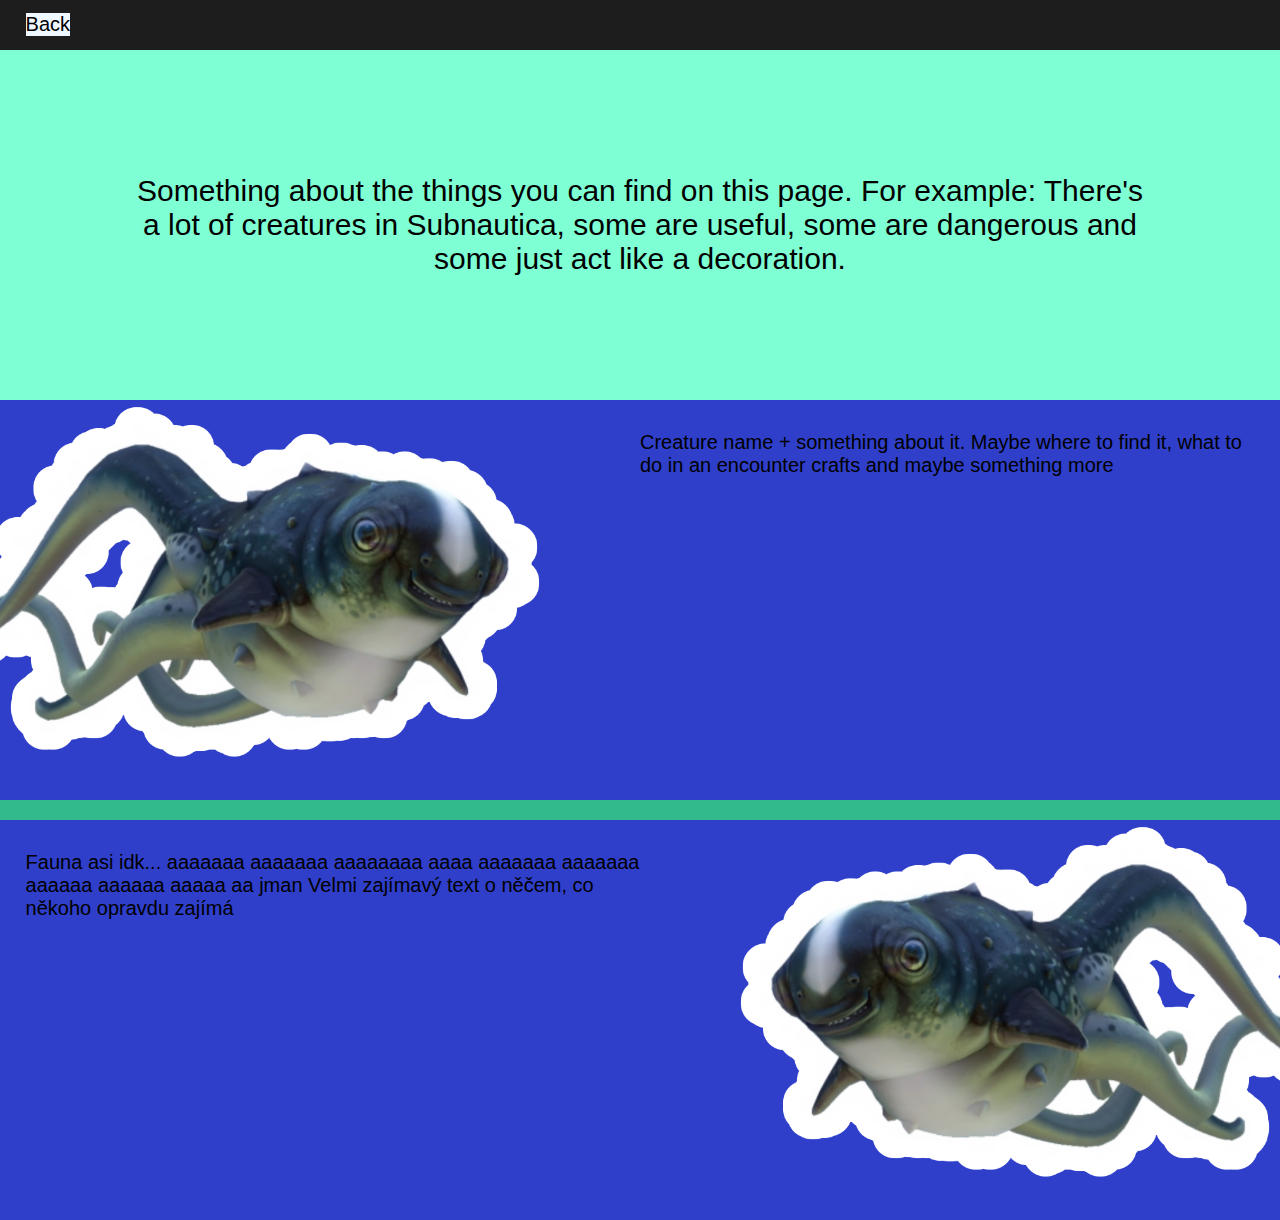
==== Fauna.html @ 974065c9 "Added project files" ====
<!DOCTYPE html>
<html lang="en">

<head>
    <meta charset="UTF-8">
    <meta http-equiv="X-UA-Compatible" content="IE=edge">
    <meta name="viewport" content="width=device-width, initial-scale=1.0">
    <link rel="stylesheet" href="StyleSpecialPages.css">

    <title>Fauna</title>
</head>

<body>
    <div class="navbar">
        <a href="index.html">Back</a>
    </div>

    <div class="topText">
        <p>Something about the things you can find on this page.
            For example: There's a lot of creatures in Subnautica, some are useful, some are dangerous and some just act
            like a decoration.
        </p>
    </div>

    <div class="part">
        <div class="part_left">
            <img class="mirrorX" src="Subnautica Cuddlefish complete.png" alt="cuddlefish">
        </div>
        <div class="part_right">
            <p>Creature name + something about it. Maybe where to find it, what to do in an encounter
                crafts and maybe something more
            </p>
        </div>
    </div>
    <div class="divider"></div>
    <div class="part mirrorX">
        <div class="part_left">
            <img class="mirrorX" src="Subnautica Cuddlefish complete.png" alt="cuddlefish">
        </div>
        <div class="part_right mirrorX">
            <p>Fauna asi idk... aaaaaaa aaaaaaa aaaaaaaa aaaa aaaaaaa aaaaaaa aaaaaa aaaaaa aaaaa aa jman
                Velmi zajímavý text o něčem, co někoho opravdu zajímá
            </p>
        </div>
    </div>
</body>

</html>
---- StyleSpecialPages.css ----
*{
    font-family: 'Roboto', sans-serif;
}
p{
    margin: 0%;
    padding: 0%;
}
body{
    margin: 0px;
    padding: 0px;
}
.topText{
    display: flex;
    justify-content: center;
    align-items: center;

    width: 100%;
    height: 350px;

    background-color: aquamarine;
}
.topText > p{
    width: 80%;

    text-align: center;

    font-size: 30px;
}

.part {
    display: flex;

    width: 100%;
    height: 400px;
    background-color: rgb(47, 63, 202);
}
.part > .part_left {
    width: 50%;
    height: 100%;
}
.part > .part_right {
    position: relative;
    width: 48%;
    height: 100%;
}
.part > .part_left > img {
    height: 90%;
    width: auto;

    margin-top: 1%;
    margin-left: -10%;
    overflow-x: hidden;
}
.part > .part_right > p {
    width: 100%;

    margin-top: 5%;

    font-size: 20px;
}
.divider {
    width: 100%;
    height: 20px;
    background-color: rgb(50, 185, 140);
}
.navbar{
    position: sticky;

    width: 100%;
    height: 50px;

    top: 0px;
    left: 0px;
    background-color: rgb(29, 29, 29);

    z-index: 1;
}
.navbar > a {
    -webkit-appearance: button;
    -moz-appearance: button;
    appearance: button;

    text-decoration: none;
    color: initial;

    position: absolute;

    top: 25%;
    left: 2%;

    font-size: 20px;
    background-color: aliceblue;
    width: fit-content;
}
.mirrorX {
    transform: scaleX(-1);
}
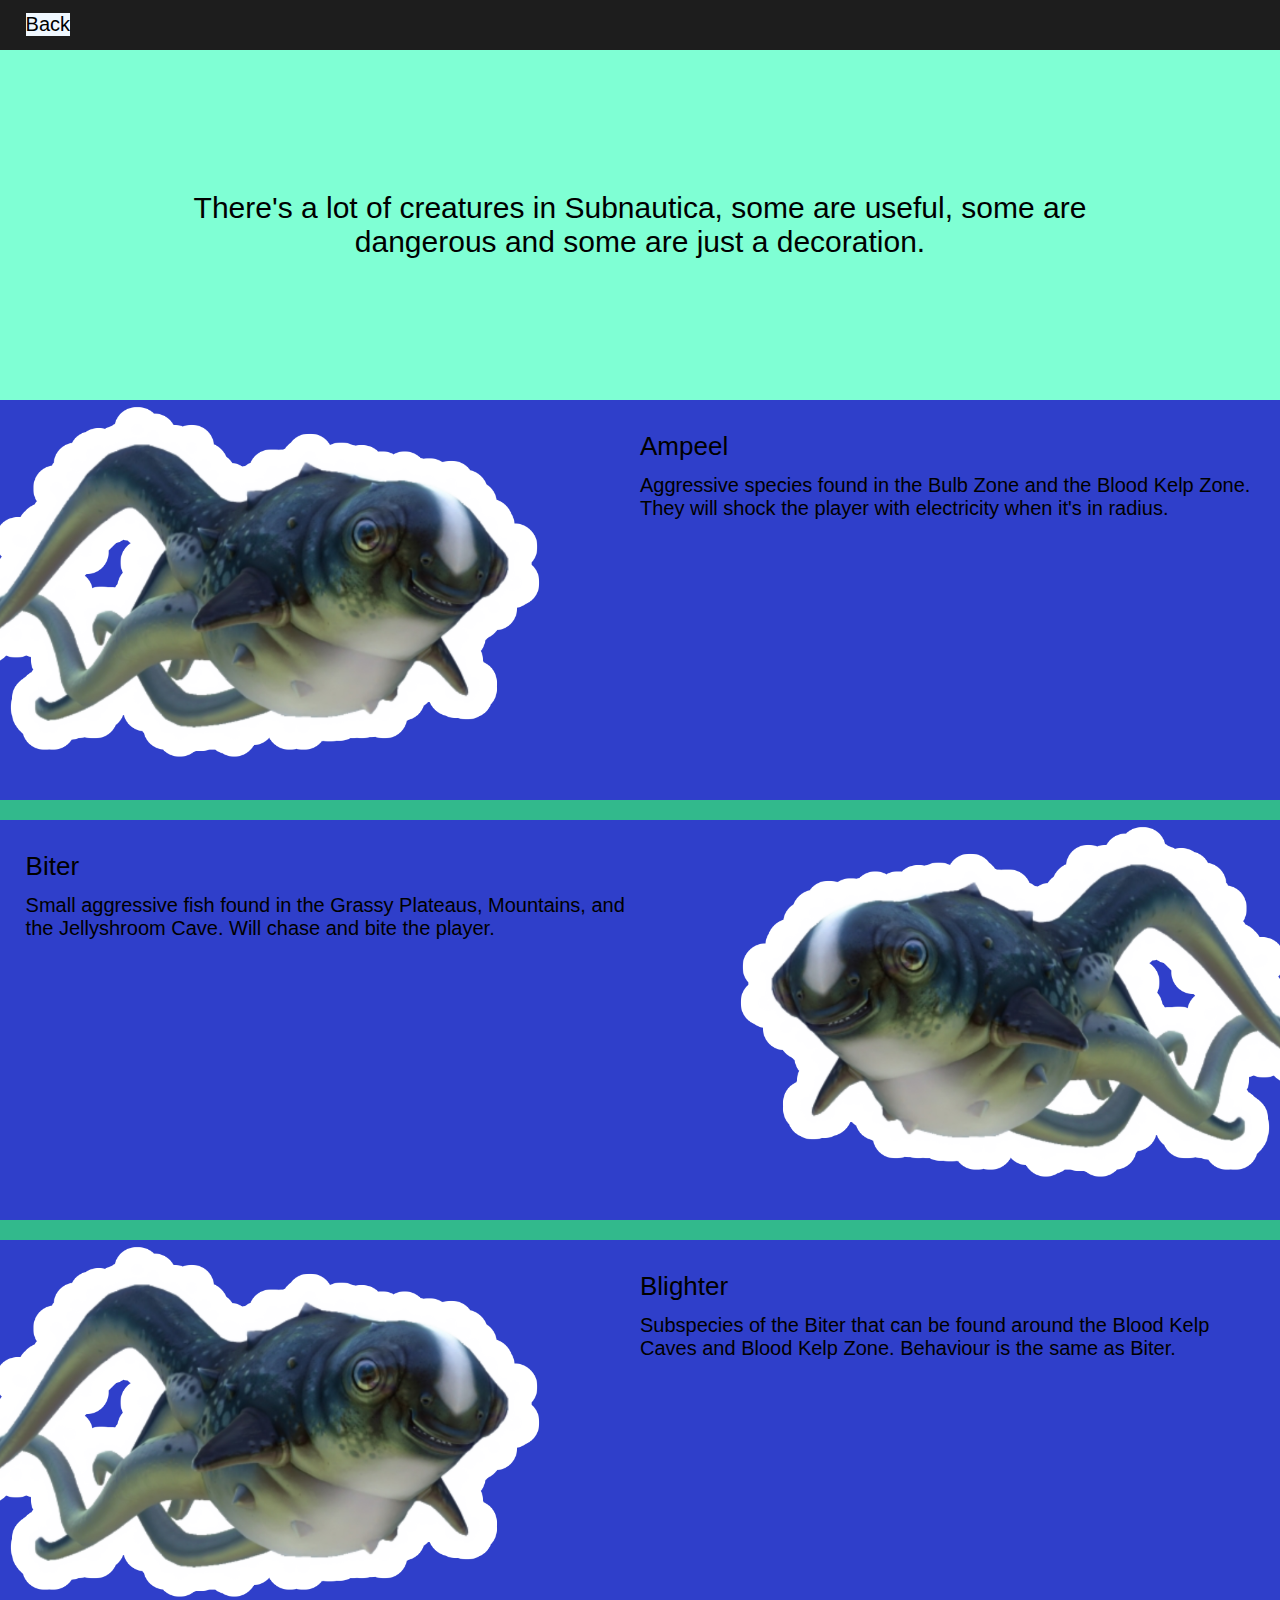
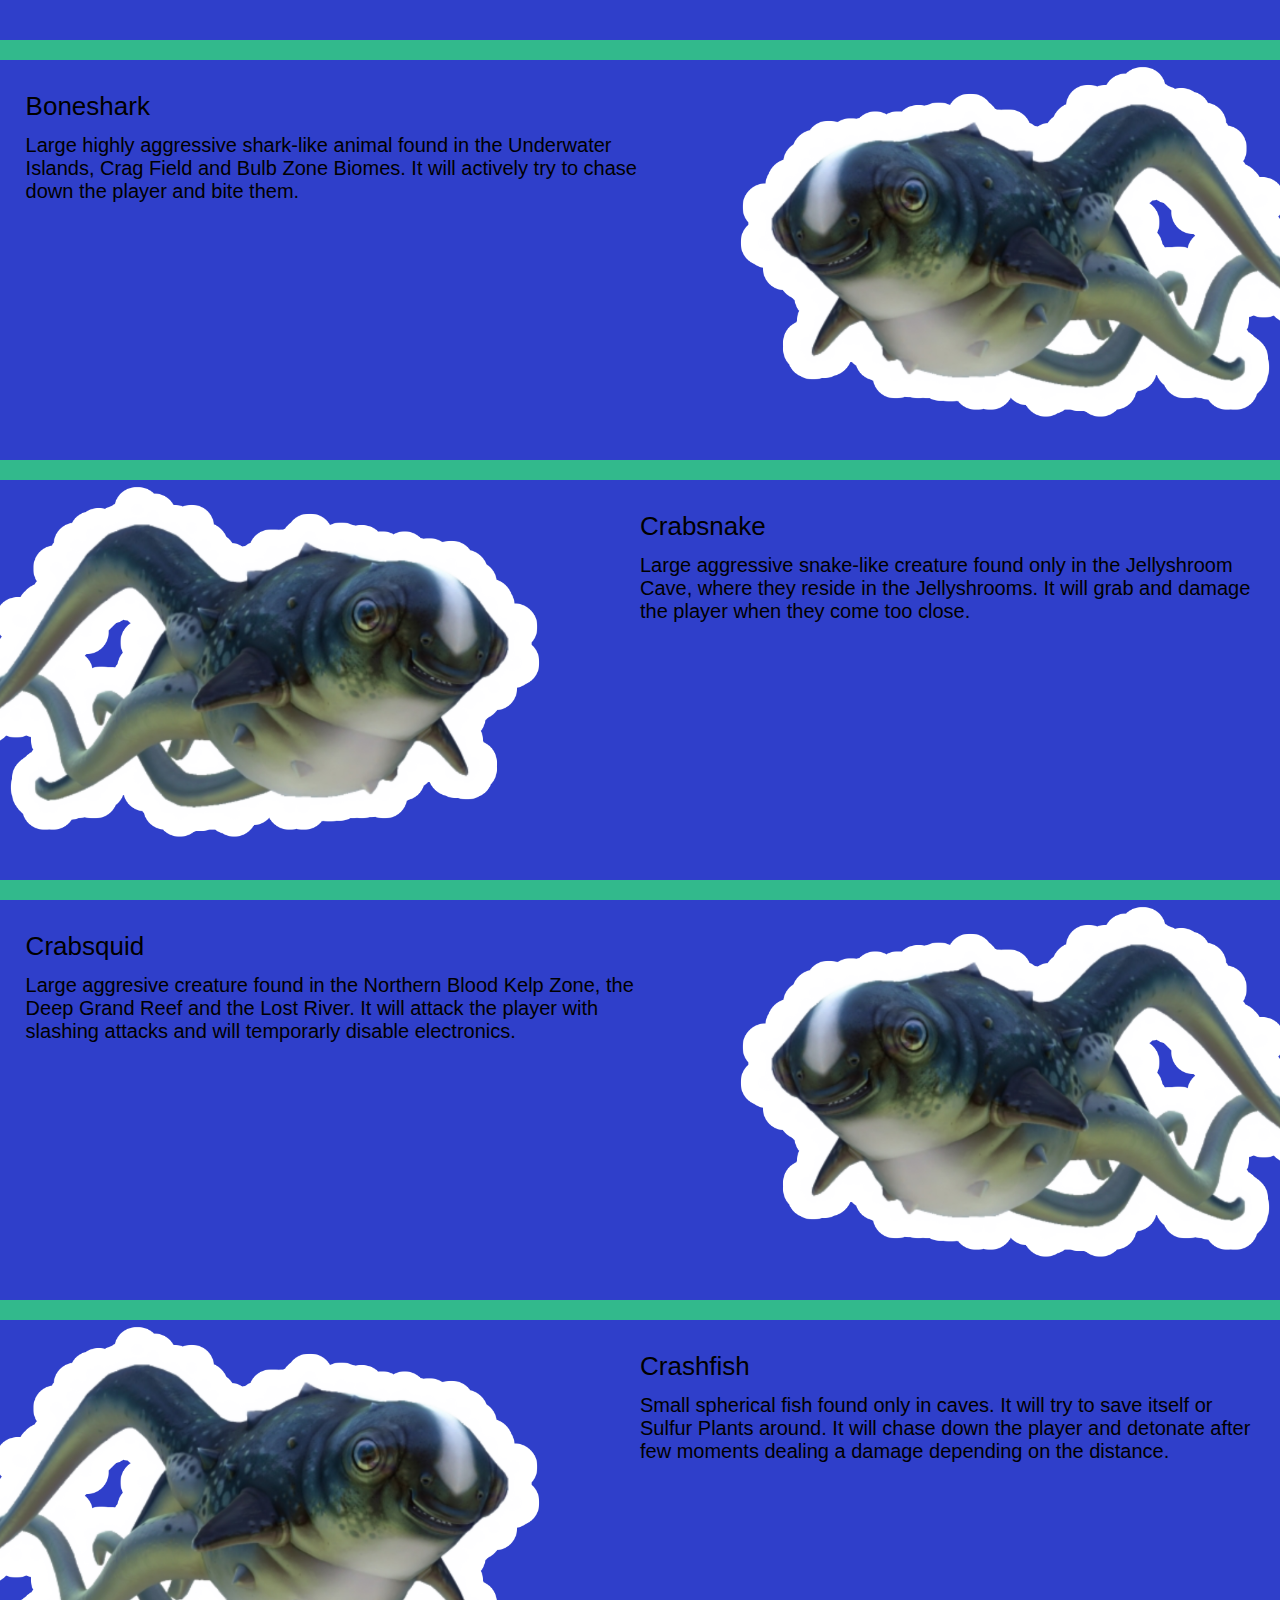
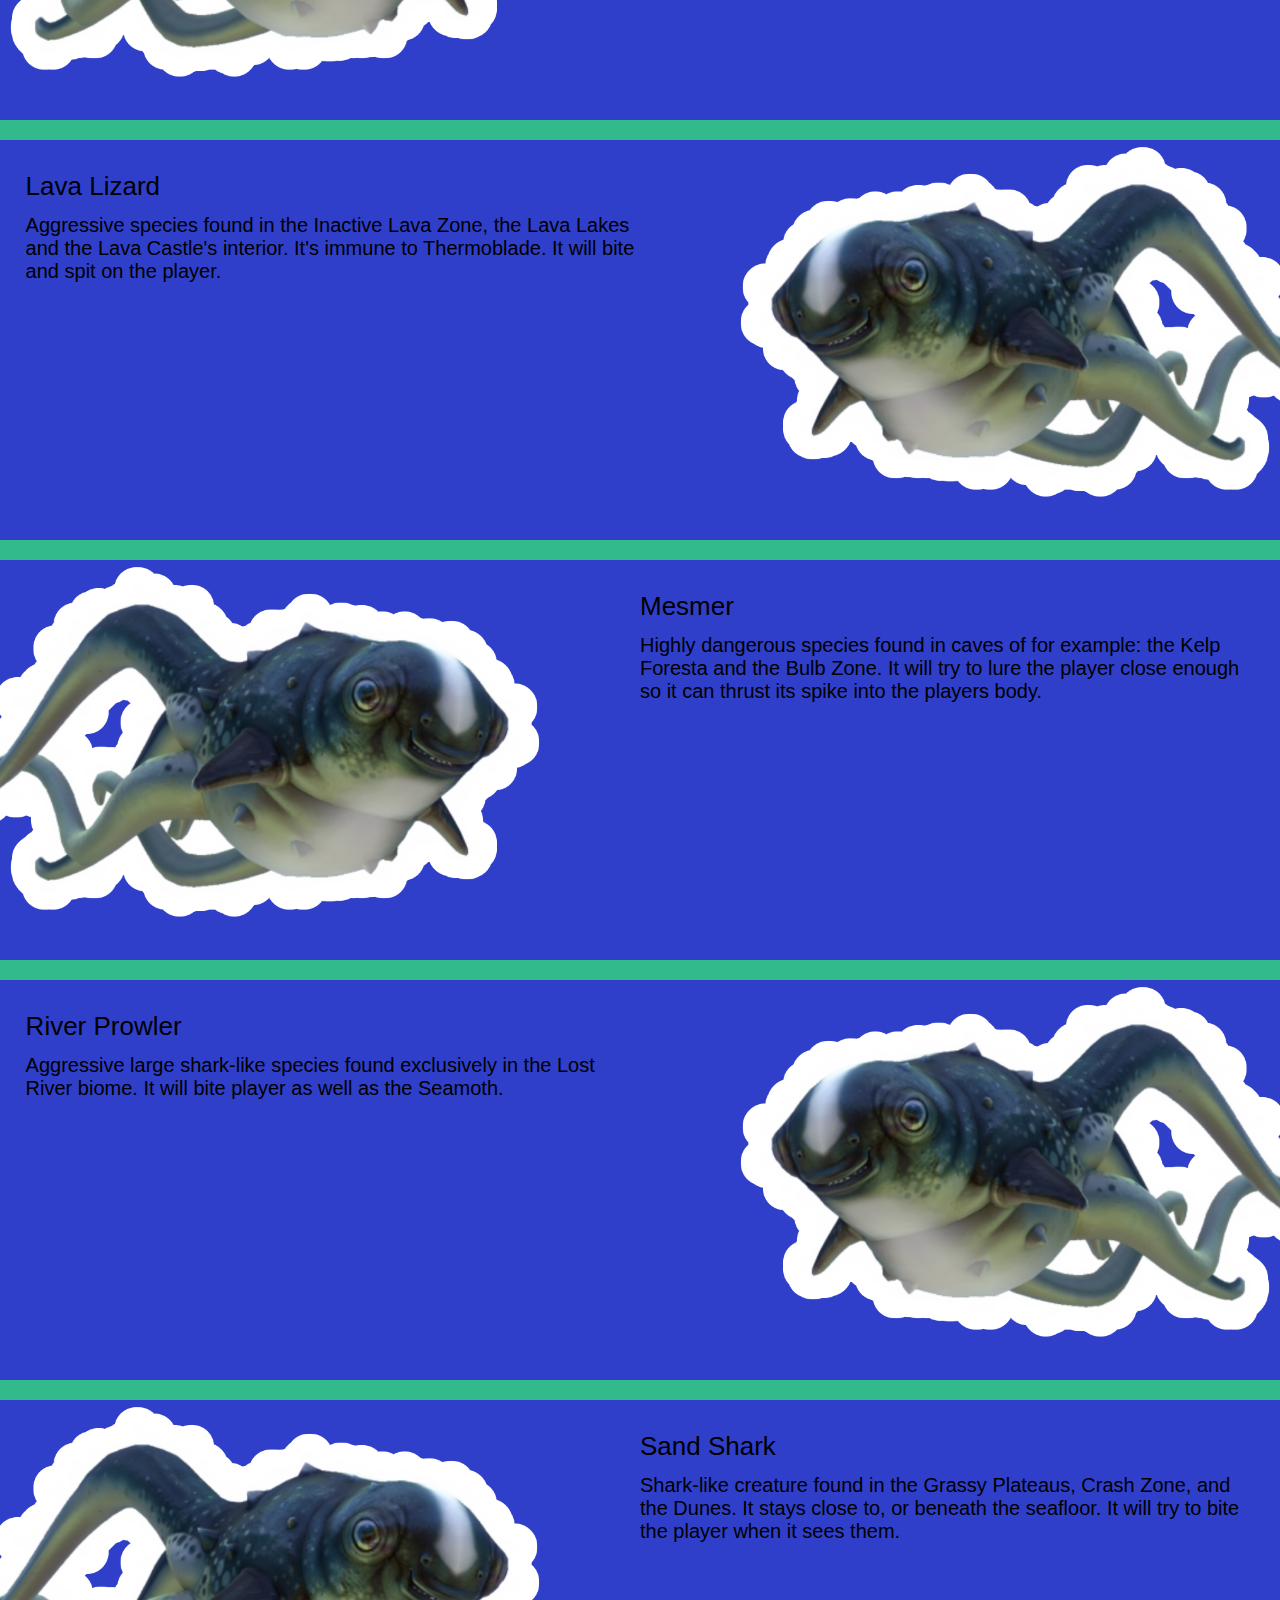
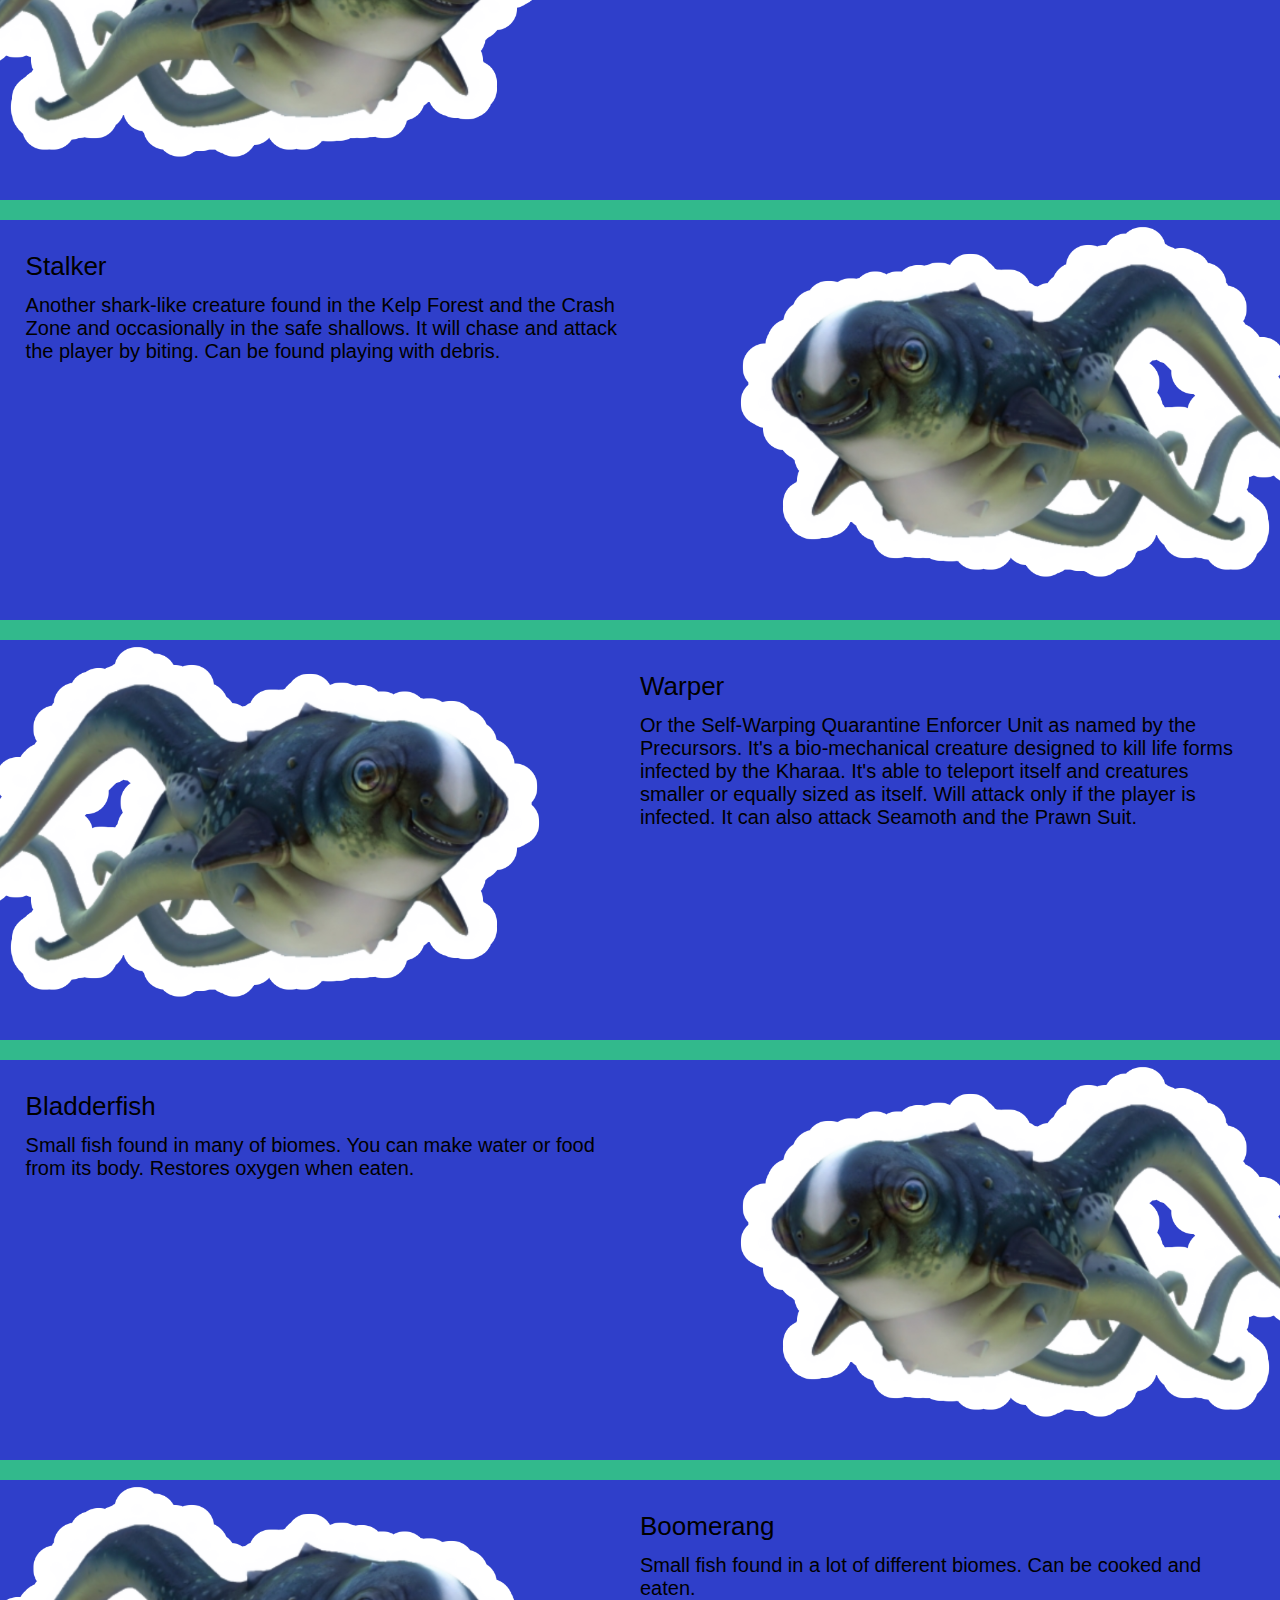
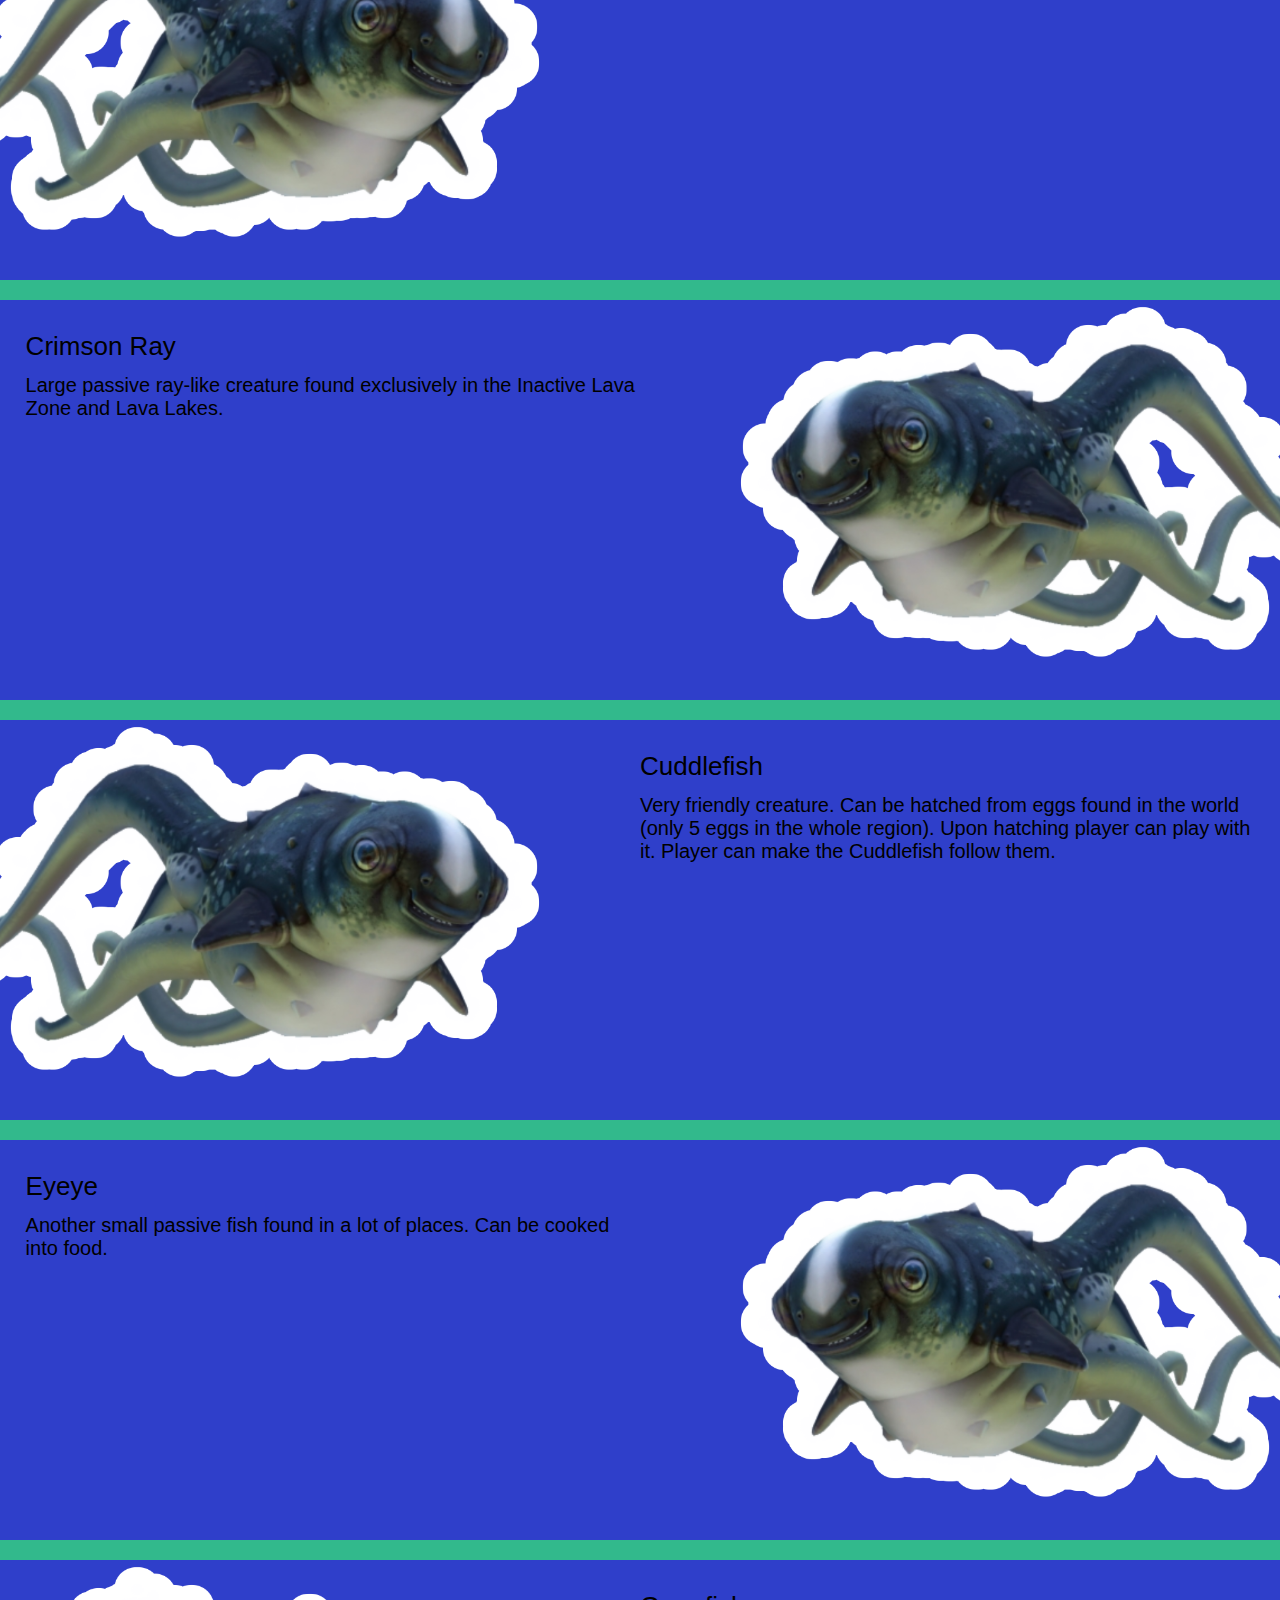
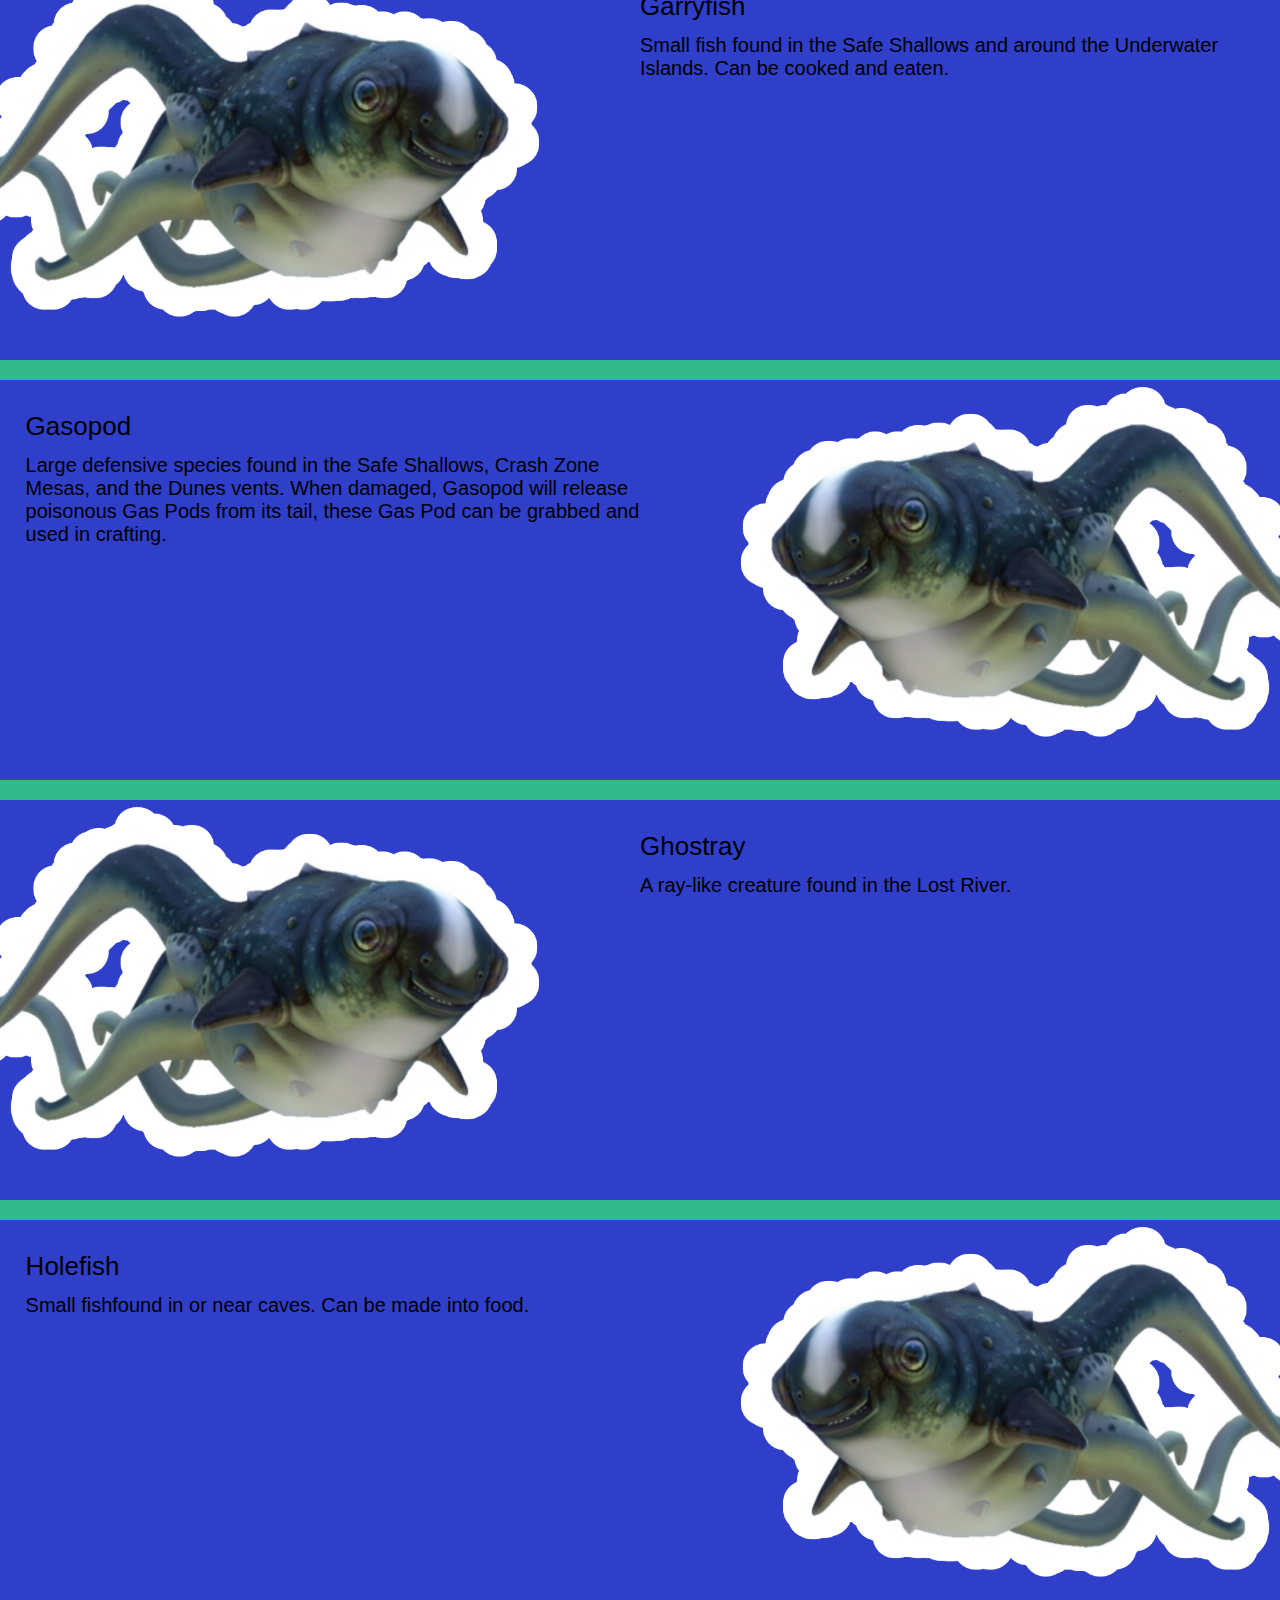
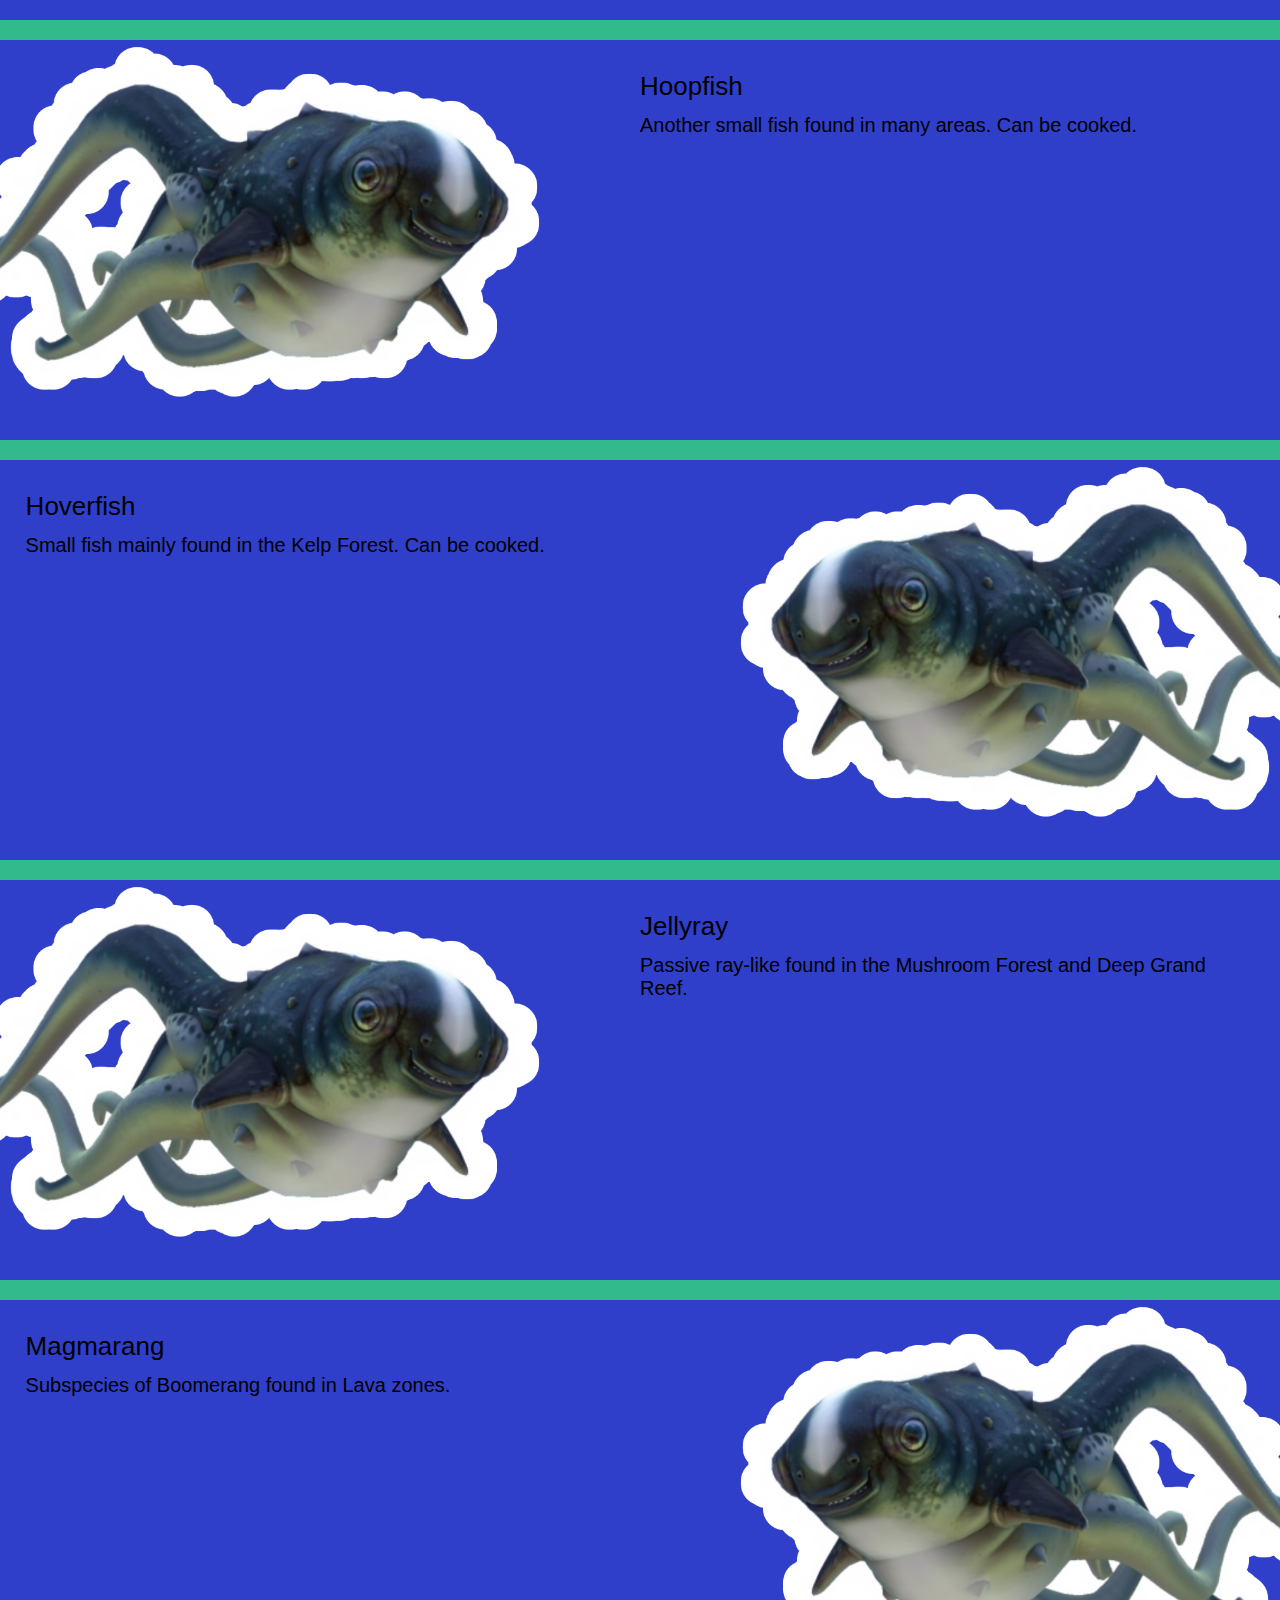
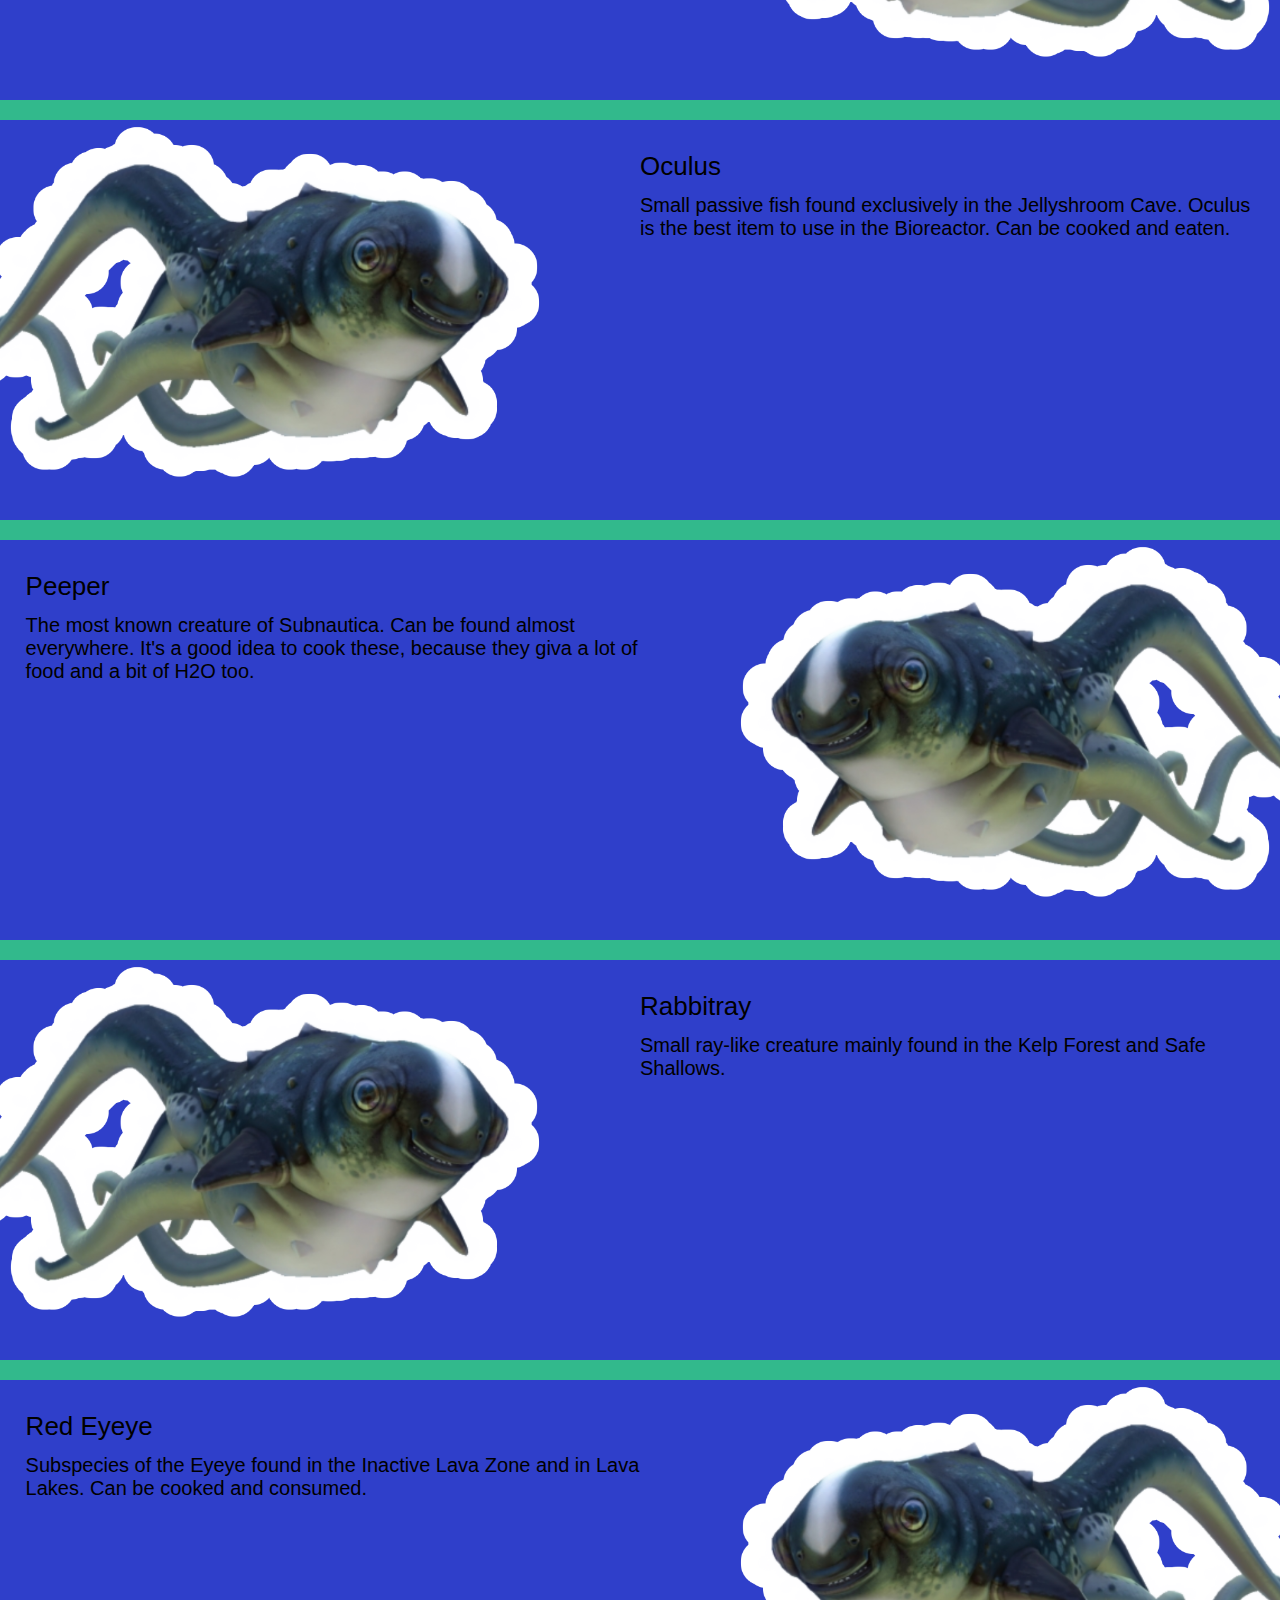
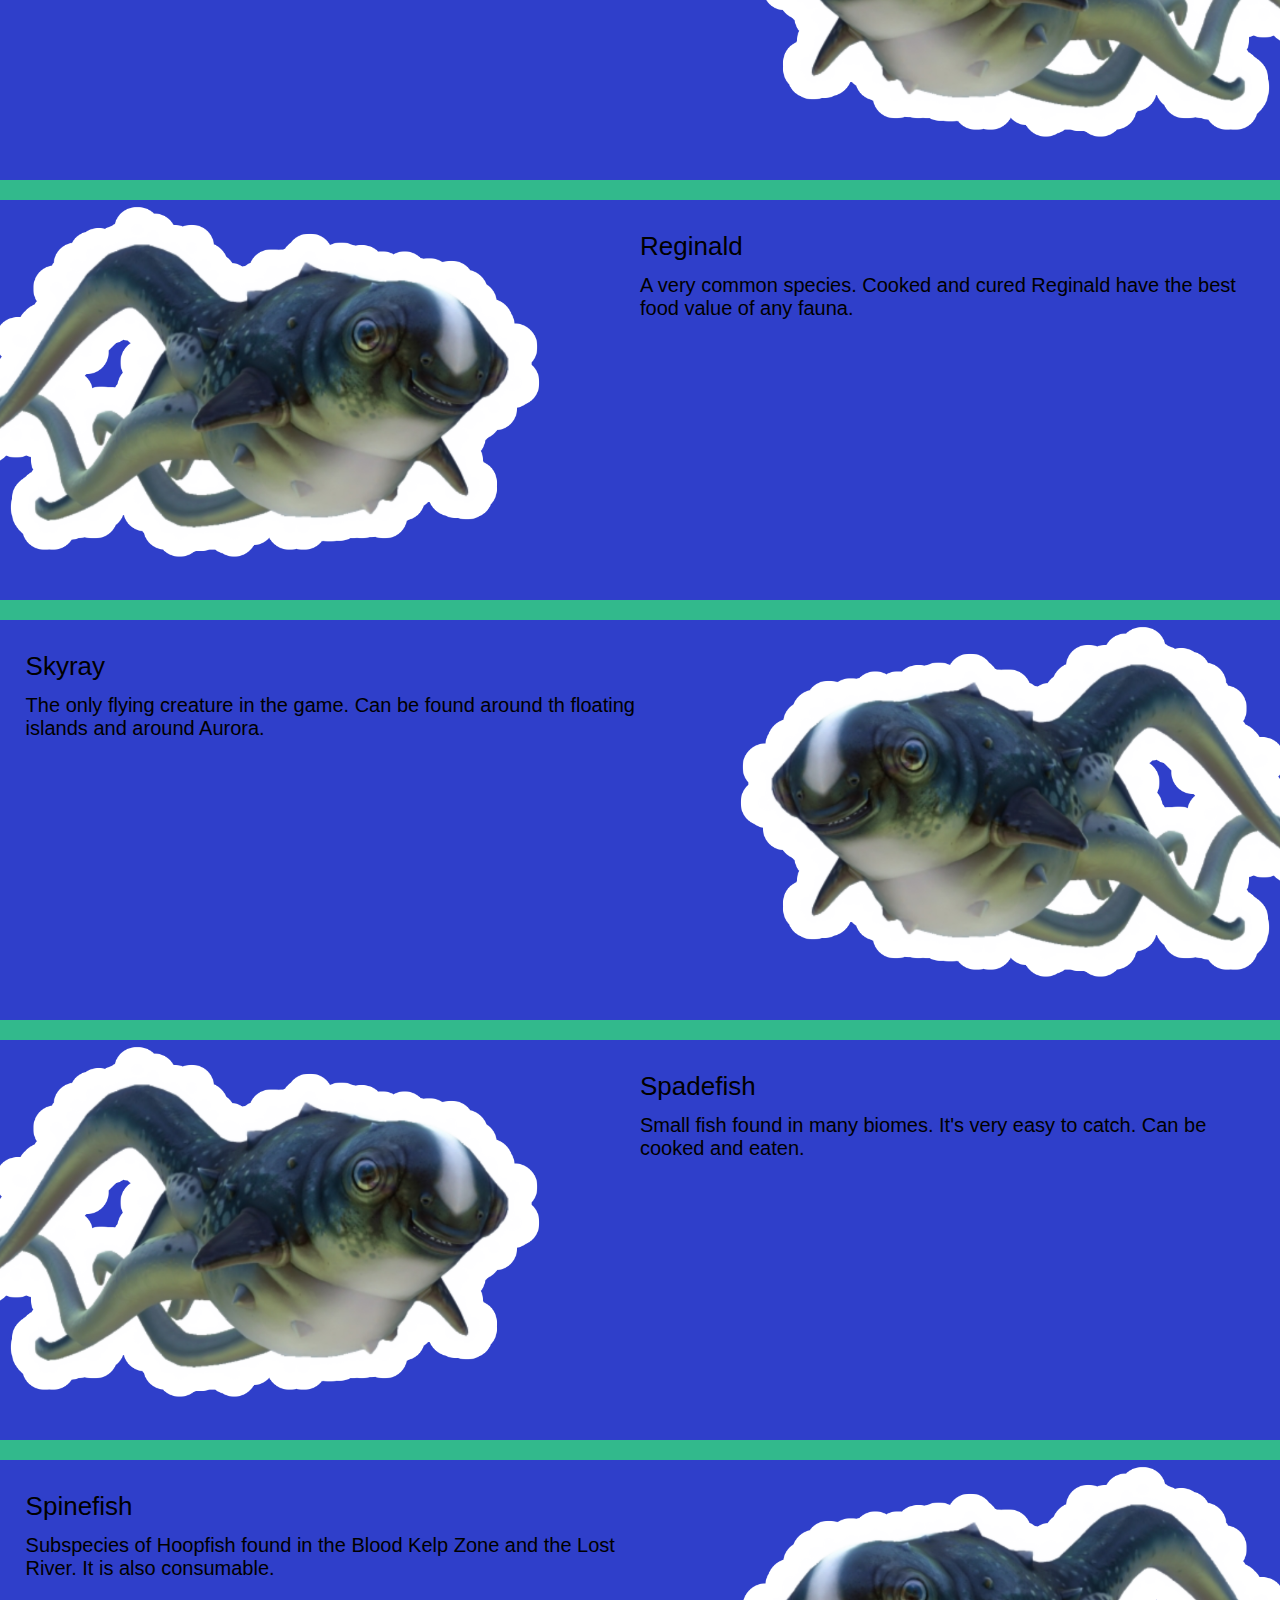
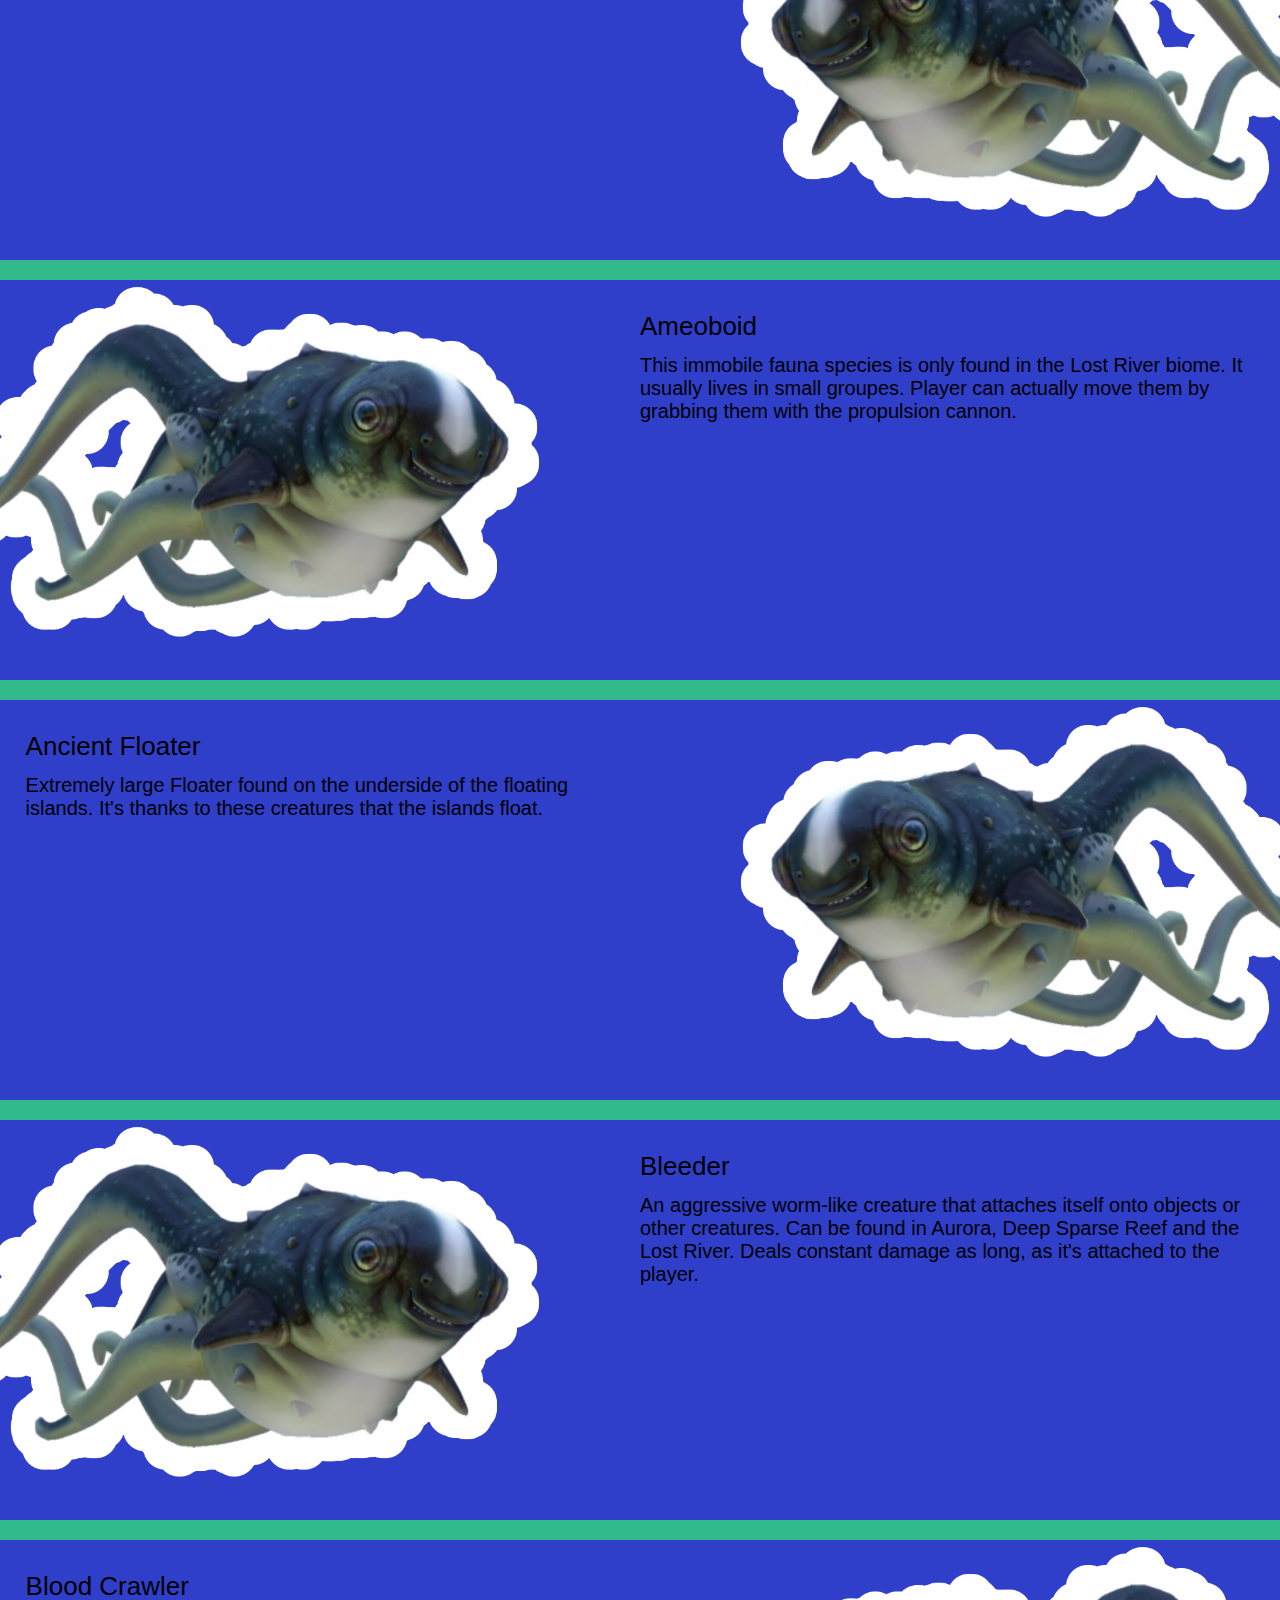
==== commit 790e1185: "Fauna and Flora added" ====
--- a/Fauna.html
+++ b/Fauna.html
@@ -16,30 +16,633 @@
     </div>
 
     <div class="topText">
-        <p>Something about the things you can find on this page.
-            For example: There's a lot of creatures in Subnautica, some are useful, some are dangerous and some just act
-            like a decoration.
-        </p>
+        <p>There's a lot of creatures in Subnautica, some are useful, some are dangerous and some are just a decoration.</p>
     </div>
 
     <div class="part">
         <div class="part_left">
-            <img class="mirrorX" src="Subnautica Cuddlefish complete.png" alt="cuddlefish">
-        </div>
-        <div class="part_right">
-            <p>Creature name + something about it. Maybe where to find it, what to do in an encounter
-                crafts and maybe something more
-            </p>
-        </div>
-    </div>
-    <div class="divider"></div>
-    <div class="part mirrorX">
-        <div class="part_left">
-            <img class="mirrorX" src="Subnautica Cuddlefish complete.png" alt="cuddlefish">
-        </div>
-        <div class="part_right mirrorX">
-            <p>Fauna asi idk... aaaaaaa aaaaaaa aaaaaaaa aaaa aaaaaaa aaaaaaa aaaaaa aaaaaa aaaaa aa jman
-                Velmi zajímavý text o něčem, co někoho opravdu zajímá
+            <img class="mirrorX" src="images/Subnautica Cuddlefish complete.png" alt="cuddlefish">
+        </div>
+        <div class="part_right">
+            <p class="name">Ampeel</p>
+            <p class="description">Aggressive species found in the Bulb Zone and the Blood Kelp Zone.
+                They will shock the player with electricity when it's in radius.
+            </p>
+        </div>
+    </div>
+    <div class="divider"></div>
+    <div class="part mirrorX">
+        <div class="part_left">
+            <img class="mirrorX" src="images/Subnautica Cuddlefish complete.png" alt="cuddlefish">
+        </div>
+        <div class="part_right mirrorX">
+            <p class="name">Biter</p>
+            <p class="description">Small aggressive fish found in the Grassy Plateaus, Mountains, and the Jellyshroom Cave.
+                Will chase and bite the player.
+            </p>
+        </div>
+    </div>
+    <div class="divider"></div>
+    <div class="part">
+        <div class="part_left">
+            <img class="mirrorX" src="images/Subnautica Cuddlefish complete.png" alt="cuddlefish">
+        </div>
+        <div class="part_right">
+            <p class="name">Blighter</p>
+            <p class="description">Subspecies of the Biter that can be found around the Blood Kelp Caves and Blood Kelp Zone.
+                Behaviour is the same as Biter.
+            </p>
+        </div>
+    </div>
+    <div class="divider"></div>
+    <div class="part mirrorX">
+        <div class="part_left">
+            <img class="mirrorX" src="images/Subnautica Cuddlefish complete.png" alt="cuddlefish">
+        </div>
+        <div class="part_right mirrorX">
+            <p class="name">Boneshark</p>
+            <p class="description">Large highly aggressive shark-like animal found in the Underwater Islands, Crag Field and Bulb Zone Biomes.
+                It will actively try to chase down the player and bite them.
+            </p>
+        </div>
+    </div>
+    <div class="divider"></div>
+    <div class="part">
+        <div class="part_left">
+            <img class="mirrorX" src="images/Subnautica Cuddlefish complete.png" alt="cuddlefish">
+        </div>
+        <div class="part_right">
+            <p class="name">Crabsnake</p>
+            <p class="description">Large aggressive snake-like creature found only in the Jellyshroom Cave, where they reside in the Jellyshrooms.
+                It will grab and damage the player when they come too close.
+            </p>
+        </div>
+    </div>
+    <div class="divider"></div>
+    <div class="part mirrorX">
+        <div class="part_left">
+            <img class="mirrorX" src="images/Subnautica Cuddlefish complete.png" alt="cuddlefish">
+        </div>
+        <div class="part_right mirrorX">
+            <p class="name">Crabsquid</p>
+            <p class="description">Large aggresive creature found in the Northern Blood Kelp Zone, the Deep Grand Reef and the Lost River.
+                It will attack the player with slashing attacks and will temporarly disable electronics.
+            </p>
+        </div>
+    </div>
+    <div class="divider"></div>
+    <div class="part">
+        <div class="part_left">
+            <img class="mirrorX" src="images/Subnautica Cuddlefish complete.png" alt="cuddlefish">
+        </div>
+        <div class="part_right">
+            <p class="name">Crashfish</p>
+            <p class="description">Small spherical fish found only in caves. It will try to save itself or Sulfur Plants around.
+                It will chase down the player and detonate after few moments dealing a damage depending on the distance.
+            </p>
+        </div>
+    </div>
+    <div class="divider"></div>
+    <div class="part mirrorX">
+        <div class="part_left">
+            <img class="mirrorX" src="images/Subnautica Cuddlefish complete.png" alt="cuddlefish">
+        </div>
+        <div class="part_right mirrorX">
+            <p class="name">Lava Lizard</p>
+            <p class="description">Aggressive species found in the Inactive Lava Zone, the Lava Lakes and the Lava Castle's interior.
+                It's immune to Thermoblade. It will bite and spit on the player.
+            </p>
+        </div>
+    </div>
+    <div class="divider"></div>
+    <div class="part">
+        <div class="part_left">
+            <img class="mirrorX" src="images/Subnautica Cuddlefish complete.png" alt="cuddlefish">
+        </div>
+        <div class="part_right">
+            <p class="name">Mesmer</p>
+            <p class="description">Highly dangerous species found in caves of for example: the Kelp Foresta and the Bulb Zone.
+                It will try to lure the player close enough so it can thrust its spike into the players body.
+            </p>
+        </div>
+    </div>
+    <div class="divider"></div>
+    <div class="part mirrorX">
+        <div class="part_left">
+            <img class="mirrorX" src="images/Subnautica Cuddlefish complete.png" alt="cuddlefish">
+        </div>
+        <div class="part_right mirrorX">
+            <p class="name">River Prowler</p>
+            <p class="description">Aggressive large shark-like species found exclusively in the Lost River biome.
+                It will bite player as well as the Seamoth.
+            </p>
+        </div>
+    </div>
+    <div class="divider"></div>
+    <div class="part">
+        <div class="part_left">
+            <img class="mirrorX" src="images/Subnautica Cuddlefish complete.png" alt="cuddlefish">
+        </div>
+        <div class="part_right">
+            <p class="name">Sand Shark</p>
+            <p class="description">Shark-like creature found in the Grassy Plateaus, Crash Zone, and the Dunes.
+                It stays close to, or beneath the seafloor. It will try to bite the player when it sees them.
+            </p>
+        </div>
+    </div>
+    <div class="divider"></div>
+    <div class="part mirrorX">
+        <div class="part_left">
+            <img class="mirrorX" src="images/Subnautica Cuddlefish complete.png" alt="cuddlefish">
+        </div>
+        <div class="part_right mirrorX">
+            <p class="name">Stalker</p>
+            <p class="description">Another shark-like creature found in the Kelp Forest and the Crash Zone and occasionally in the safe shallows.
+                It will chase and attack the player by biting. Can be found playing with debris.
+            </p>
+        </div>
+    </div>
+    <div class="divider"></div>
+    <div class="part">
+        <div class="part_left">
+            <img class="mirrorX" src="images/Subnautica Cuddlefish complete.png" alt="cuddlefish">
+        </div>
+        <div class="part_right">
+            <p class="name">Warper</p>
+            <p class="description">Or the Self-Warping Quarantine Enforcer Unit as named by the Precursors.
+                It's a bio-mechanical creature designed to kill life forms infected by the Kharaa.
+                It's able to teleport itself and creatures smaller or equally sized as itself.
+                Will attack only if the player is infected. It can also attack Seamoth and the Prawn Suit.
+            </p>
+        </div>
+    </div>
+    <div class="divider"></div>
+    <div class="part mirrorX">
+        <div class="part_left">
+            <img class="mirrorX" src="images/Subnautica Cuddlefish complete.png" alt="cuddlefish">
+        </div>
+        <div class="part_right mirrorX">
+            <p class="name">Bladderfish</p>
+            <p class="description">Small fish found in many of biomes.
+                You can make water or food from its body. Restores oxygen when eaten.
+            </p>
+        </div>
+    </div>
+    <div class="divider"></div>
+    <div class="part">
+        <div class="part_left">
+            <img class="mirrorX" src="images/Subnautica Cuddlefish complete.png" alt="cuddlefish">
+        </div>
+        <div class="part_right">
+            <p class="name">Boomerang</p>
+            <p class="description">Small fish found in a lot of different biomes. Can be cooked and eaten.
+            </p>
+        </div>
+    </div>
+    <div class="divider"></div>
+    <div class="part mirrorX">
+        <div class="part_left">
+            <img class="mirrorX" src="images/Subnautica Cuddlefish complete.png" alt="cuddlefish">
+        </div>
+        <div class="part_right mirrorX">
+            <p class="name">Crimson Ray</p>
+            <p class="description">Large passive ray-like creature found exclusively in the Inactive Lava Zone and Lava Lakes.
+            </p>
+        </div>
+    </div>
+    <div class="divider"></div>
+    <div class="part">
+        <div class="part_left">
+            <img class="mirrorX" src="images/Subnautica Cuddlefish complete.png" alt="cuddlefish">
+        </div>
+        <div class="part_right">
+            <p class="name">Cuddlefish</p>
+            <p class="description">Very friendly creature. Can be hatched from eggs found in the world (only 5 eggs in the whole region).
+                Upon hatching player can play with it. Player can make the Cuddlefish follow them.
+            </p>
+        </div>
+    </div>
+    <div class="divider"></div>
+    <div class="part mirrorX">
+        <div class="part_left">
+            <img class="mirrorX" src="images/Subnautica Cuddlefish complete.png" alt="cuddlefish">
+        </div>
+        <div class="part_right mirrorX">
+            <p class="name">Eyeye</p>
+            <p class="description">Another small passive fish found in a lot of places. Can be cooked into food.
+            </p>
+        </div>
+    </div>
+    <div class="divider"></div>
+    <div class="part">
+        <div class="part_left">
+            <img class="mirrorX" src="images/Subnautica Cuddlefish complete.png" alt="cuddlefish">
+        </div>
+        <div class="part_right">
+            <p class="name">Garryfish</p>
+            <p class="description">Small fish found in the Safe Shallows and around the Underwater Islands. Can be cooked and eaten.
+            </p>
+        </div>
+    </div>
+    <div class="divider"></div>
+    <div class="part mirrorX">
+        <div class="part_left">
+            <img class="mirrorX" src="images/Subnautica Cuddlefish complete.png" alt="cuddlefish">
+        </div>
+        <div class="part_right mirrorX">
+            <p class="name">Gasopod</p>
+            <p class="description">Large defensive species found in the Safe Shallows, Crash Zone Mesas, and the Dunes vents.
+                When damaged, Gasopod will release poisonous Gas Pods from its tail, these Gas Pod can be grabbed and used in crafting.
+            </p>
+        </div>
+    </div>
+    <div class="divider"></div>
+    <div class="part">
+        <div class="part_left">
+            <img class="mirrorX" src="images/Subnautica Cuddlefish complete.png" alt="cuddlefish">
+        </div>
+        <div class="part_right">
+            <p class="name">Ghostray</p>
+            <p class="description">A ray-like creature found in the Lost River.
+            </p>
+        </div>
+    </div>
+    <div class="divider"></div>
+    <div class="part mirrorX">
+        <div class="part_left">
+            <img class="mirrorX" src="images/Subnautica Cuddlefish complete.png" alt="cuddlefish">
+        </div>
+        <div class="part_right mirrorX">
+            <p class="name">Holefish</p>
+            <p class="description">Small fishfound in or near caves. Can be made into food.
+            </p>
+        </div>
+    </div>
+    <div class="divider"></div>
+    <div class="part">
+        <div class="part_left">
+            <img class="mirrorX" src="images/Subnautica Cuddlefish complete.png" alt="cuddlefish">
+        </div>
+        <div class="part_right">
+            <p class="name">Hoopfish</p>
+            <p class="description">Another small fish found in many areas. Can be cooked.
+            </p>
+        </div>
+    </div>
+    <div class="divider"></div>
+    <div class="part mirrorX">
+        <div class="part_left">
+            <img class="mirrorX" src="images/Subnautica Cuddlefish complete.png" alt="cuddlefish">
+        </div>
+        <div class="part_right mirrorX">
+            <p class="name">Hoverfish</p>
+            <p class="description">Small fish mainly found in the Kelp Forest. Can be cooked.
+            </p>
+        </div>
+    </div>
+    <div class="divider"></div>
+    <div class="part">
+        <div class="part_left">
+            <img class="mirrorX" src="images/Subnautica Cuddlefish complete.png" alt="cuddlefish">
+        </div>
+        <div class="part_right">
+            <p class="name">Jellyray</p>
+            <p class="description">Passive ray-like found in the Mushroom Forest and Deep Grand Reef.
+            </p>
+        </div>
+    </div>
+    <div class="divider"></div>
+    <div class="part mirrorX">
+        <div class="part_left">
+            <img class="mirrorX" src="images/Subnautica Cuddlefish complete.png" alt="cuddlefish">
+        </div>
+        <div class="part_right mirrorX">
+            <p class="name">Magmarang</p>
+            <p class="description">Subspecies of Boomerang found in Lava zones.
+            </p>
+        </div>
+    </div>
+    <div class="divider"></div>
+    <div class="part">
+        <div class="part_left">
+            <img class="mirrorX" src="images/Subnautica Cuddlefish complete.png" alt="cuddlefish">
+        </div>
+        <div class="part_right">
+            <p class="name">Oculus</p>
+            <p class="description">Small passive fish found exclusively in the Jellyshroom Cave.
+                Oculus is the best item to use in the Bioreactor. Can be cooked and eaten.
+            </p>
+        </div>
+    </div>
+    <div class="divider"></div>
+    <div class="part mirrorX">
+        <div class="part_left">
+            <img class="mirrorX" src="images/Subnautica Cuddlefish complete.png" alt="cuddlefish">
+        </div>
+        <div class="part_right mirrorX">
+            <p class="name">Peeper</p>
+            <p class="description">The most known creature of Subnautica. Can be found almost everywhere.
+                It's a good idea to cook these, because they giva a lot of food and a bit of H2O too.
+            </p>
+        </div>
+    </div>
+    <div class="divider"></div>
+    <div class="part">
+        <div class="part_left">
+            <img class="mirrorX" src="images/Subnautica Cuddlefish complete.png" alt="cuddlefish">
+        </div>
+        <div class="part_right">
+            <p class="name">Rabbitray</p>
+            <p class="description">Small ray-like creature mainly found in the Kelp Forest and Safe Shallows.
+            </p>
+        </div>
+    </div>
+    <div class="divider"></div>
+    <div class="part mirrorX">
+        <div class="part_left">
+            <img class="mirrorX" src="images/Subnautica Cuddlefish complete.png" alt="cuddlefish">
+        </div>
+        <div class="part_right mirrorX">
+            <p class="name">Red Eyeye</p>
+            <p class="description">Subspecies of the Eyeye found in the Inactive Lava Zone and in Lava Lakes.
+                Can be cooked and consumed.
+            </p>
+        </div>
+    </div>
+    <div class="divider"></div>
+    <div class="part">
+        <div class="part_left">
+            <img class="mirrorX" src="images/Subnautica Cuddlefish complete.png" alt="cuddlefish">
+        </div>
+        <div class="part_right">
+            <p class="name">Reginald</p>
+            <p class="description">A very common species. Cooked and cured Reginald have the best food value of any fauna.
+            </p>
+        </div>
+    </div>
+    <div class="divider"></div>
+    <div class="part mirrorX">
+        <div class="part_left">
+            <img class="mirrorX" src="images/Subnautica Cuddlefish complete.png" alt="cuddlefish">
+        </div>
+        <div class="part_right mirrorX">
+            <p class="name">Skyray</p>
+            <p class="description">The only flying creature in the game.
+                Can be found around th floating islands and around Aurora.
+            </p>
+        </div>
+    </div>
+    <div class="divider"></div>
+    <div class="part">
+        <div class="part_left">
+            <img class="mirrorX" src="images/Subnautica Cuddlefish complete.png" alt="cuddlefish">
+        </div>
+        <div class="part_right">
+            <p class="name">Spadefish</p>
+            <p class="description">Small fish found in many biomes. It's very easy to catch. Can be cooked and eaten.
+            </p>
+        </div>
+    </div>
+    <div class="divider"></div>
+    <div class="part mirrorX">
+        <div class="part_left">
+            <img class="mirrorX" src="images/Subnautica Cuddlefish complete.png" alt="cuddlefish">
+        </div>
+        <div class="part_right mirrorX">
+            <p class="name">Spinefish</p>
+            <p class="description">Subspecies of Hoopfish found in the Blood Kelp Zone and the Lost River. It is also consumable.
+            </p>
+        </div>
+    </div>
+    <div class="divider"></div>
+    <div class="part">
+        <div class="part_left">
+            <img class="mirrorX" src="images/Subnautica Cuddlefish complete.png" alt="cuddlefish">
+        </div>
+        <div class="part_right">
+            <p class="name">Ameoboid</p>
+            <p class="description">This immobile fauna species is only found in the Lost River biome.
+                It usually lives in small groupes.
+                Player can actually move them by grabbing them with the propulsion cannon.
+            </p>
+        </div>
+    </div>
+    <div class="divider"></div>
+    <div class="part mirrorX">
+        <div class="part_left">
+            <img class="mirrorX" src="images/Subnautica Cuddlefish complete.png" alt="cuddlefish">
+        </div>
+        <div class="part_right mirrorX">
+            <p class="name">Ancient Floater</p>
+            <p class="description">Extremely large Floater found on the underside of the floating islands.
+                It's thanks to these creatures that the islands float.
+            </p>
+        </div>
+    </div>
+    <div class="divider"></div>
+    <div class="part">
+        <div class="part_left">
+            <img class="mirrorX" src="images/Subnautica Cuddlefish complete.png" alt="cuddlefish">
+        </div>
+        <div class="part_right">
+            <p class="name">Bleeder</p>
+            <p class="description">An aggressive worm-like creature that attaches itself onto objects or other creatures.
+                Can be found in Aurora, Deep Sparse Reef and the Lost River.
+                Deals constant damage as long, as it's attached to the player.
+            </p>
+        </div>
+    </div>
+    <div class="divider"></div>
+    <div class="part mirrorX">
+        <div class="part_left">
+            <img class="mirrorX" src="images/Subnautica Cuddlefish complete.png" alt="cuddlefish">
+        </div>
+        <div class="part_right mirrorX">
+            <p class="name">Blood Crawler</p>
+            <p class="description">Aggressive spider-like creature found in the Blood Kelp Caves and the Lost River's Ghost Forest.
+                It will try to chase down the player and bite them.
+            </p>
+        </div>
+    </div>
+    <div class="divider"></div>
+    <div class="part">
+        <div class="part_left">
+            <img class="mirrorX" src="images/Subnautica Cuddlefish complete.png" alt="cuddlefish">
+        </div>
+        <div class="part_right">
+            <p class="name">Cave Crawler</p>
+            <p class="description">Another spider-like species found in the Aurora, in the Underwater Islands, on the Mountain Island, in the Dunes and on the floating islands.
+                These small spiders form groupes and attack the player by jumping at them.
+            </p>
+        </div>
+    </div>
+    <div class="divider"></div>
+    <div class="part mirrorX">
+        <div class="part_left">
+            <img class="mirrorX" src="images/Subnautica Cuddlefish complete.png" alt="cuddlefish">
+        </div>
+        <div class="part_right mirrorX">
+            <p class="name">Floater</p>
+            <p class="description">Passive creature found in the Safe Shallows and Grassy Plateaus.
+                Can be caught and attached to items, these items will then be lifted by the attached Floaters.
+            </p>
+        </div>
+    </div>
+    <div class="divider"></div>
+    <div class="part">
+        <div class="part_left">
+            <img class="mirrorX" src="images/Subnautica Cuddlefish complete.png" alt="cuddlefish">
+        </div>
+        <div class="part_right">
+            <p class="name">Lava Larva</p>
+            <p class="description">Parasitic species found in Inactive Lava zones and in the Lava Lake.
+            </p>
+        </div>
+    </div>
+    <div class="divider"></div>
+    <div class="part mirrorX">
+        <div class="part_left">
+            <img class="mirrorX" src="images/Subnautica Cuddlefish complete.png" alt="cuddlefish">
+        </div>
+        <div class="part_right mirrorX">
+            <p class="name">Rockgrub</p>
+            <p class="description">A very small green creature found in caves.
+            </p>
+        </div>
+    </div>
+    <div class="divider"></div>
+    <div class="part">
+        <div class="part_left">
+            <img class="mirrorX" src="images/Subnautica Cuddlefish complete.png" alt="cuddlefish">
+        </div>
+        <div class="part_right">
+            <p class="name">Shuttlebug</p>
+            <p class="description">A passive fauna species found in caves.
+            </p>
+        </div>
+    </div>
+    <div class="divider"></div>
+    <div class="part mirrorX">
+        <div class="part_left">
+            <img class="mirrorX" src="images/Subnautica Cuddlefish complete.png" alt="cuddlefish">
+        </div>
+        <div class="part_right mirrorX">
+            <p class="name">Ghost Leviathan</p>
+            <p class="description">Leviathan class species, the second largest aggressive creature in Subnautica.
+                there are only three Ghost Leviatans in the region: two in the Grand Reef, and one in the Northern Blood Kelp Zone.
+                There is a infinite amount found in the Crater Edge (the edge of the region and end of the map).
+                It will chase donw the player and attack dealing a lot of damage.
+            </p>
+        </div>
+    </div>
+    <div class="divider"></div>
+    <div class="part">
+        <div class="part_left">
+            <img class="mirrorX" src="images/Subnautica Cuddlefish complete.png" alt="cuddlefish">
+        </div>
+        <div class="part_right">
+            <p class="name">Ghost Leviathan Juvenile</p>
+            <p class="description">These are just smaller versions of Ghost Leviatans.
+                Three Ghost Leviathan Juveniles spawn in the region, all of them in the Lost River.
+            </p>
+        </div>
+    </div>
+    <div class="divider"></div>
+    <div class="part mirrorX">
+        <div class="part_left">
+            <img class="mirrorX" src="images/Subnautica Cuddlefish complete.png" alt="cuddlefish">
+        </div>
+        <div class="part_right mirrorX">
+            <p class="name">Reaper Leviathan</p>
+            <p class="description">Very aggressive leviatan class creature found in large open ares like the Crash Zone, Dunes, and Mountains.
+                It will actively seek out the player and it will try to kill them.
+                There are a total of twenty-five Reaper Leviathans in game.
+            </p>
+        </div>
+    </div>
+    <div class="divider"></div>
+    <div class="part">
+        <div class="part_left">
+            <img class="mirrorX" src="images/Subnautica Cuddlefish complete.png" alt="cuddlefish">
+        </div>
+        <div class="part_right">
+            <p class="name">Reefback Leviathan</p>
+            <p class="description">A passive leviathan class organism.
+                It's the third largest creature found in the game overall.
+            </p>
+        </div>
+    </div>
+    <div class="divider"></div>
+    <div class="part mirrorX">
+        <div class="part_left">
+            <img class="mirrorX" src="images/Subnautica Cuddlefish complete.png" alt="cuddlefish">
+        </div>
+        <div class="part_right mirrorX">
+            <p class="name">Reefback Leviathan Juvenile</p>
+            <p class="description">Smaller version of the Reefback Leviathan.
+            </p>
+        </div>
+    </div>
+    <div class="divider"></div>
+    <div class="part">
+        <div class="part_left">
+            <img class="mirrorX" src="images/Subnautica Cuddlefish complete.png" alt="cuddlefish">
+        </div>
+        <div class="part_right">
+            <p class="name">Sea Dragon Leviathan</p>
+            <p class="description">The largest aggressive creature in Subnautica.
+                There are a total of three Sea Dragon Leviathans in the region: two in the Inactive Lava Zone and one in the Lava Lakes.
+                It will try to kill the player by biting or by breathing fire.
+            </p>
+        </div>
+    </div>
+    <div class="divider"></div>
+    <div class="part mirrorX">
+        <div class="part_left">
+            <img class="mirrorX" src="images/Subnautica Cuddlefish complete.png" alt="cuddlefish">
+        </div>
+        <div class="part_right mirrorX">
+            <p class="name">Sea Emperor Leviathan</p>
+            <p class="description">The largest leviathan in the game.
+                It is passive and able of using telepathy. This is the end-game creature of Subnautica.
+                There is only one in the whole game found in the Primary Containment Facility Aquarium.
+            </p>
+        </div>
+    </div>
+    <div class="divider"></div>
+    <div class="part">
+        <div class="part_left">
+            <img class="mirrorX" src="images/Subnautica Cuddlefish complete.png" alt="cuddlefish">
+        </div>
+        <div class="part_right">
+            <p class="name">Sea Emperor Leviathan Baby</p>
+            <p class="description">Five eggs are found in the Primary Containment Facility.
+                The player must create Hatching Enzymes (end game item).
+                Then the babies will hatch.
+            </p>
+        </div>
+    </div>
+    <div class="divider"></div>
+    <div class="part mirrorX">
+        <div class="part_left">
+            <img class="mirrorX" src="images/Subnautica Cuddlefish complete.png" alt="cuddlefish">
+        </div>
+        <div class="part_right mirrorX">
+            <p class="name">Sea Emperor Leviathan Juvenile</p>
+            <p class="description">Not yet fully grown up Sea Emperor Leviathan Babies.
+            </p>
+        </div>
+    </div>
+    <div class="divider"></div>
+    <div class="part">
+        <div class="part_left">
+            <img class="mirrorX" src="images/Subnautica Cuddlefish complete.png" alt="cuddlefish">
+        </div>
+        <div class="part_right">
+            <p class="name">Sea Trader Leviathan</p>
+            <p class="description">A defensive leviathan class species found in the Grand Reef, as well as on the Sea Treader's Path.
+                These creatures form small herds and travel together.
+                They will only attack if the player attacks them first.
             </p>
         </div>
     </div>
--- a/StyleSpecialPages.css
+++ b/StyleSpecialPages.css
@@ -37,6 +37,7 @@
 .part > .part_left {
     width: 50%;
     height: 100%;
+    overflow: hidden;
 }
 .part > .part_right {
     position: relative;
@@ -49,20 +50,27 @@
 
     margin-top: 1%;
     margin-left: -10%;
-    overflow-x: hidden;
 }
-.part > .part_right > p {
+.part > .part_right .description {
+    width: 100%;
+
+    margin-top: 2%;
+
+    font-size: 20px;
+}
+.part > .part_right .name {
     width: 100%;
 
     margin-top: 5%;
 
-    font-size: 20px;
+    font-size: 26px;
 }
 .divider {
     width: 100%;
     height: 20px;
     background-color: rgb(50, 185, 140);
 }
+
 .navbar{
     position: sticky;
 
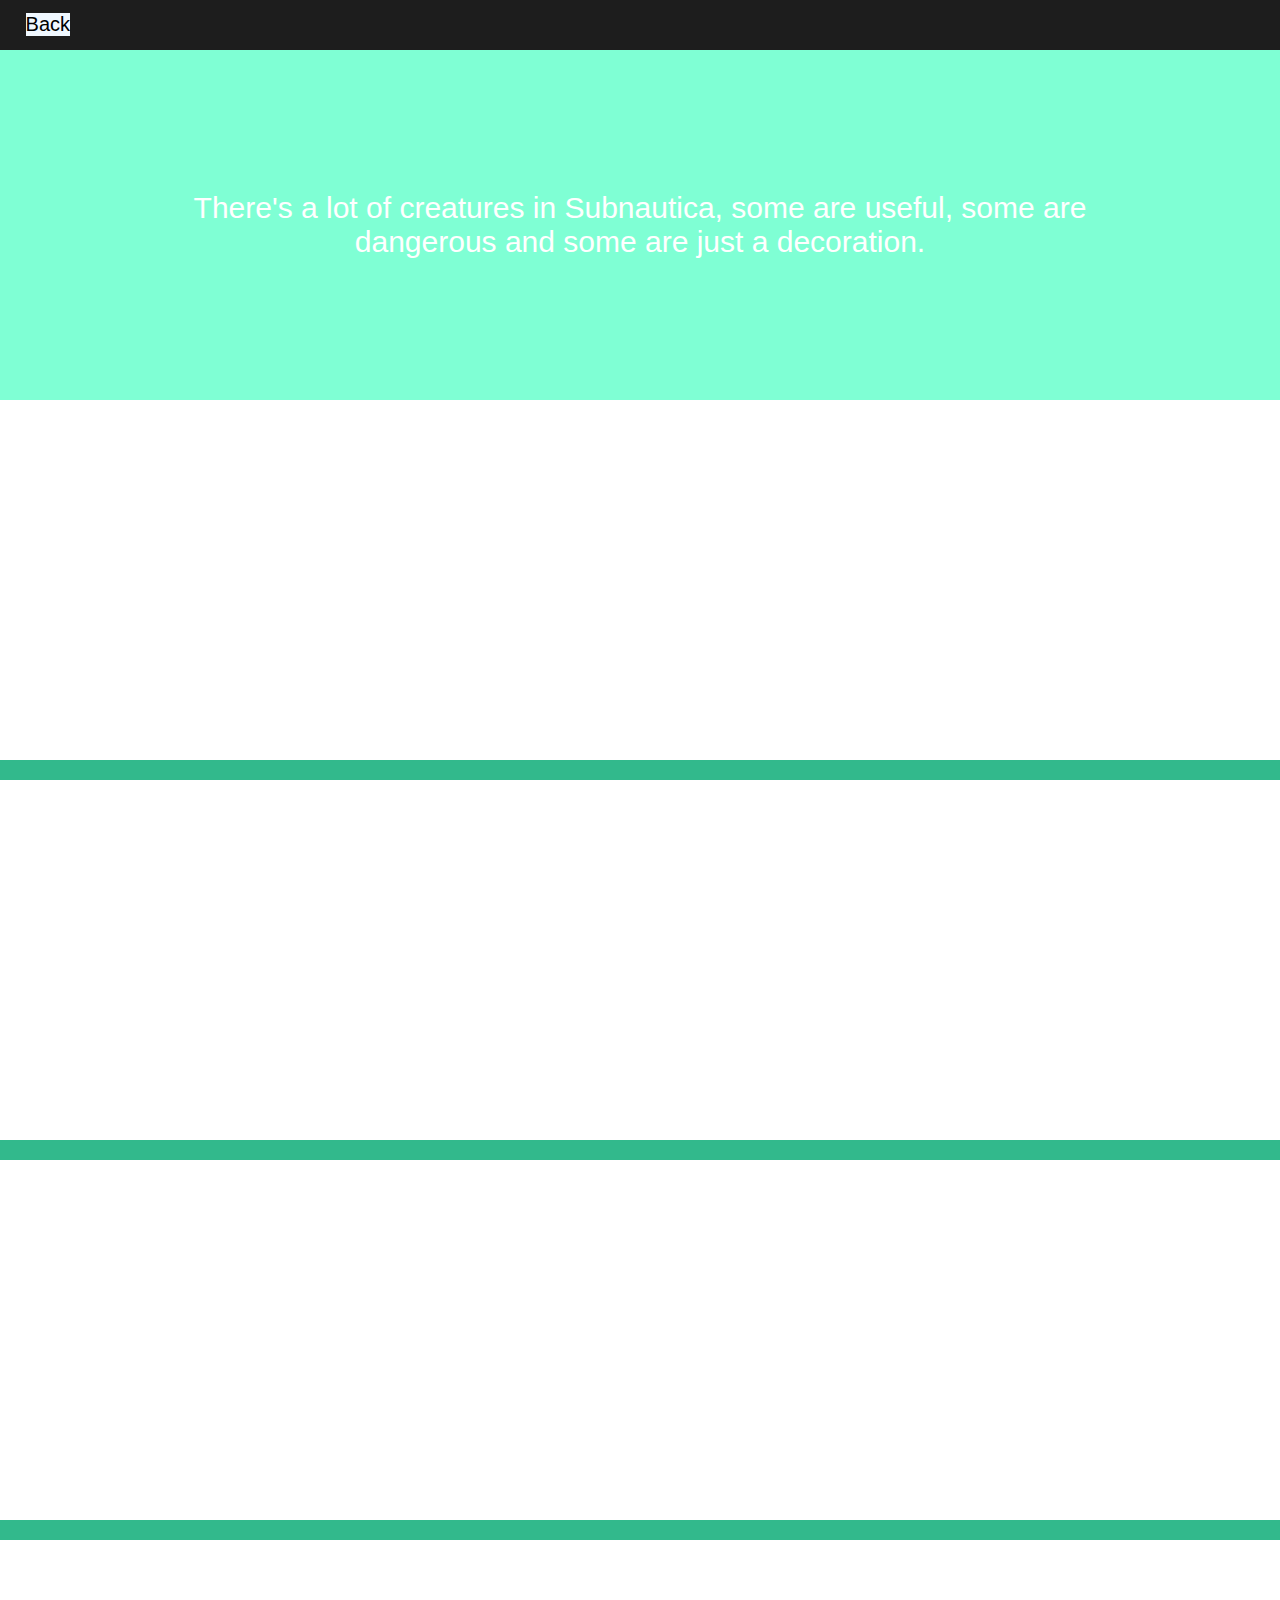
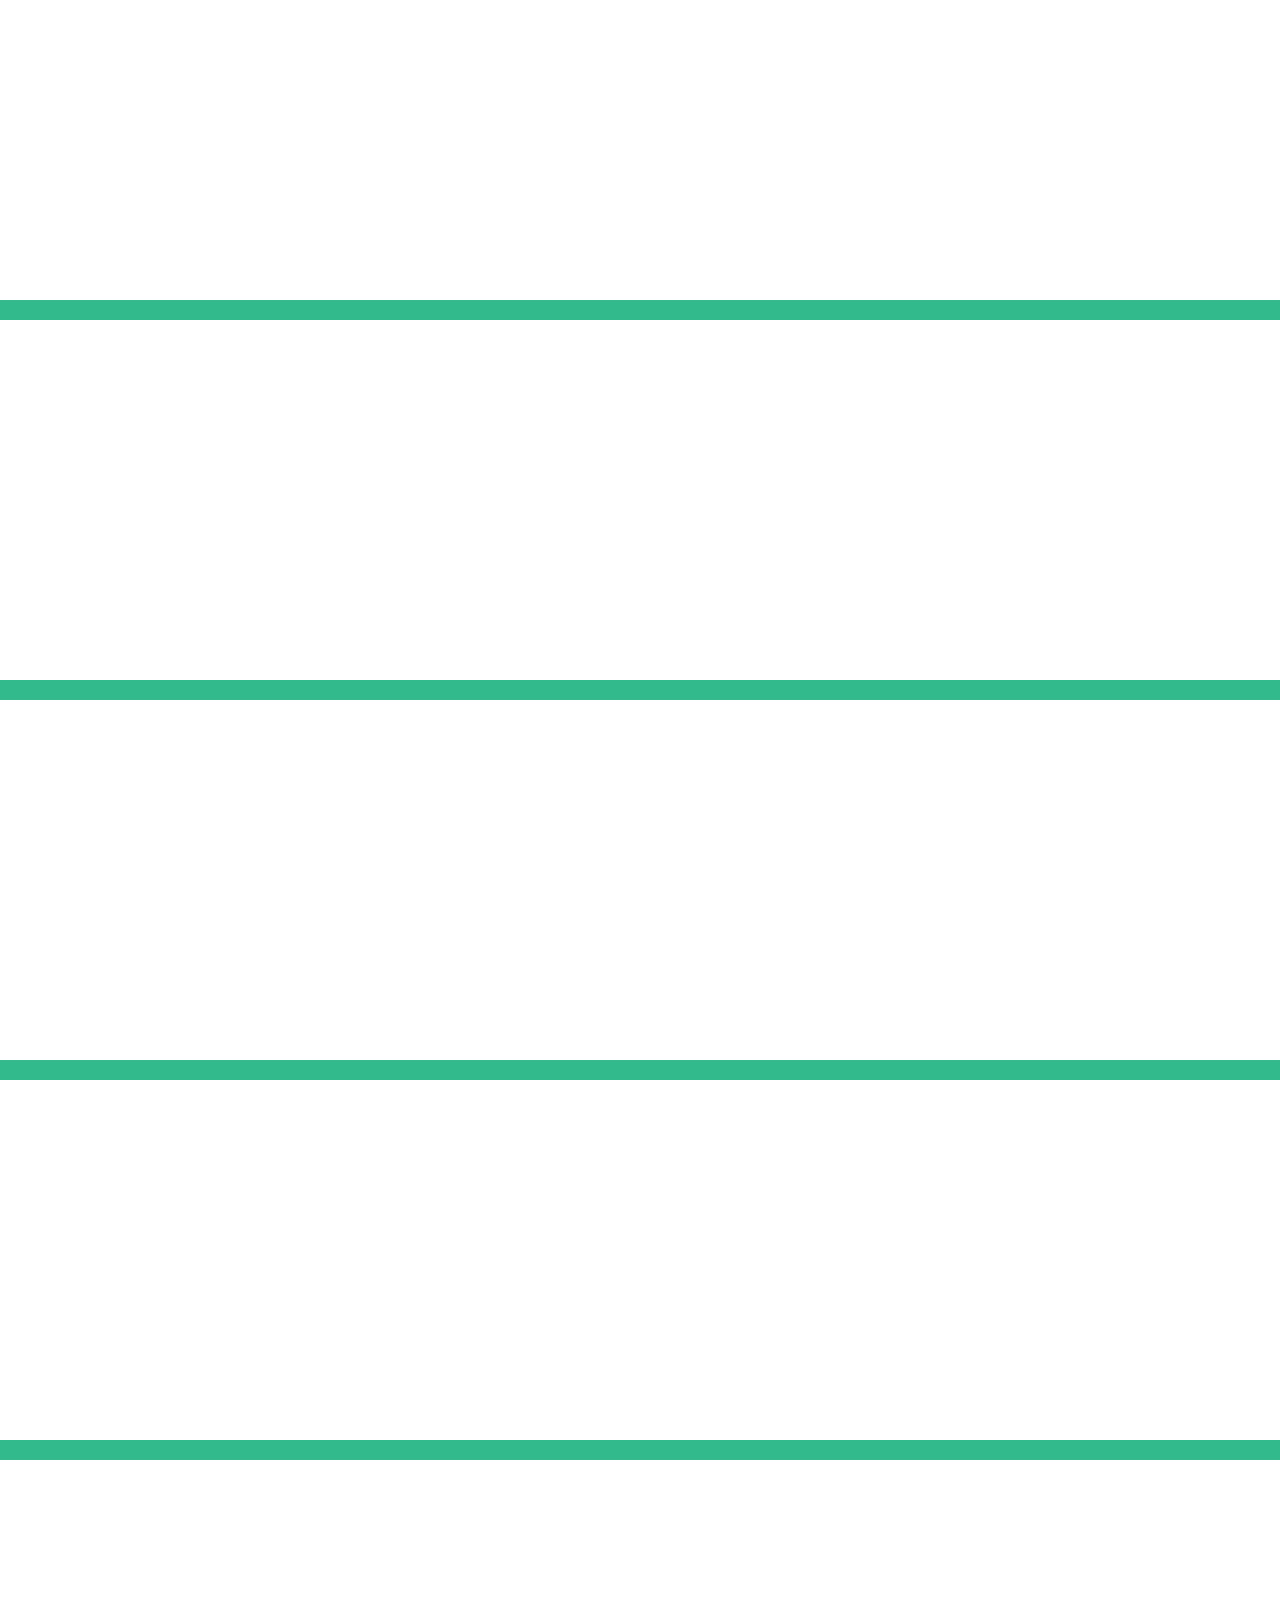
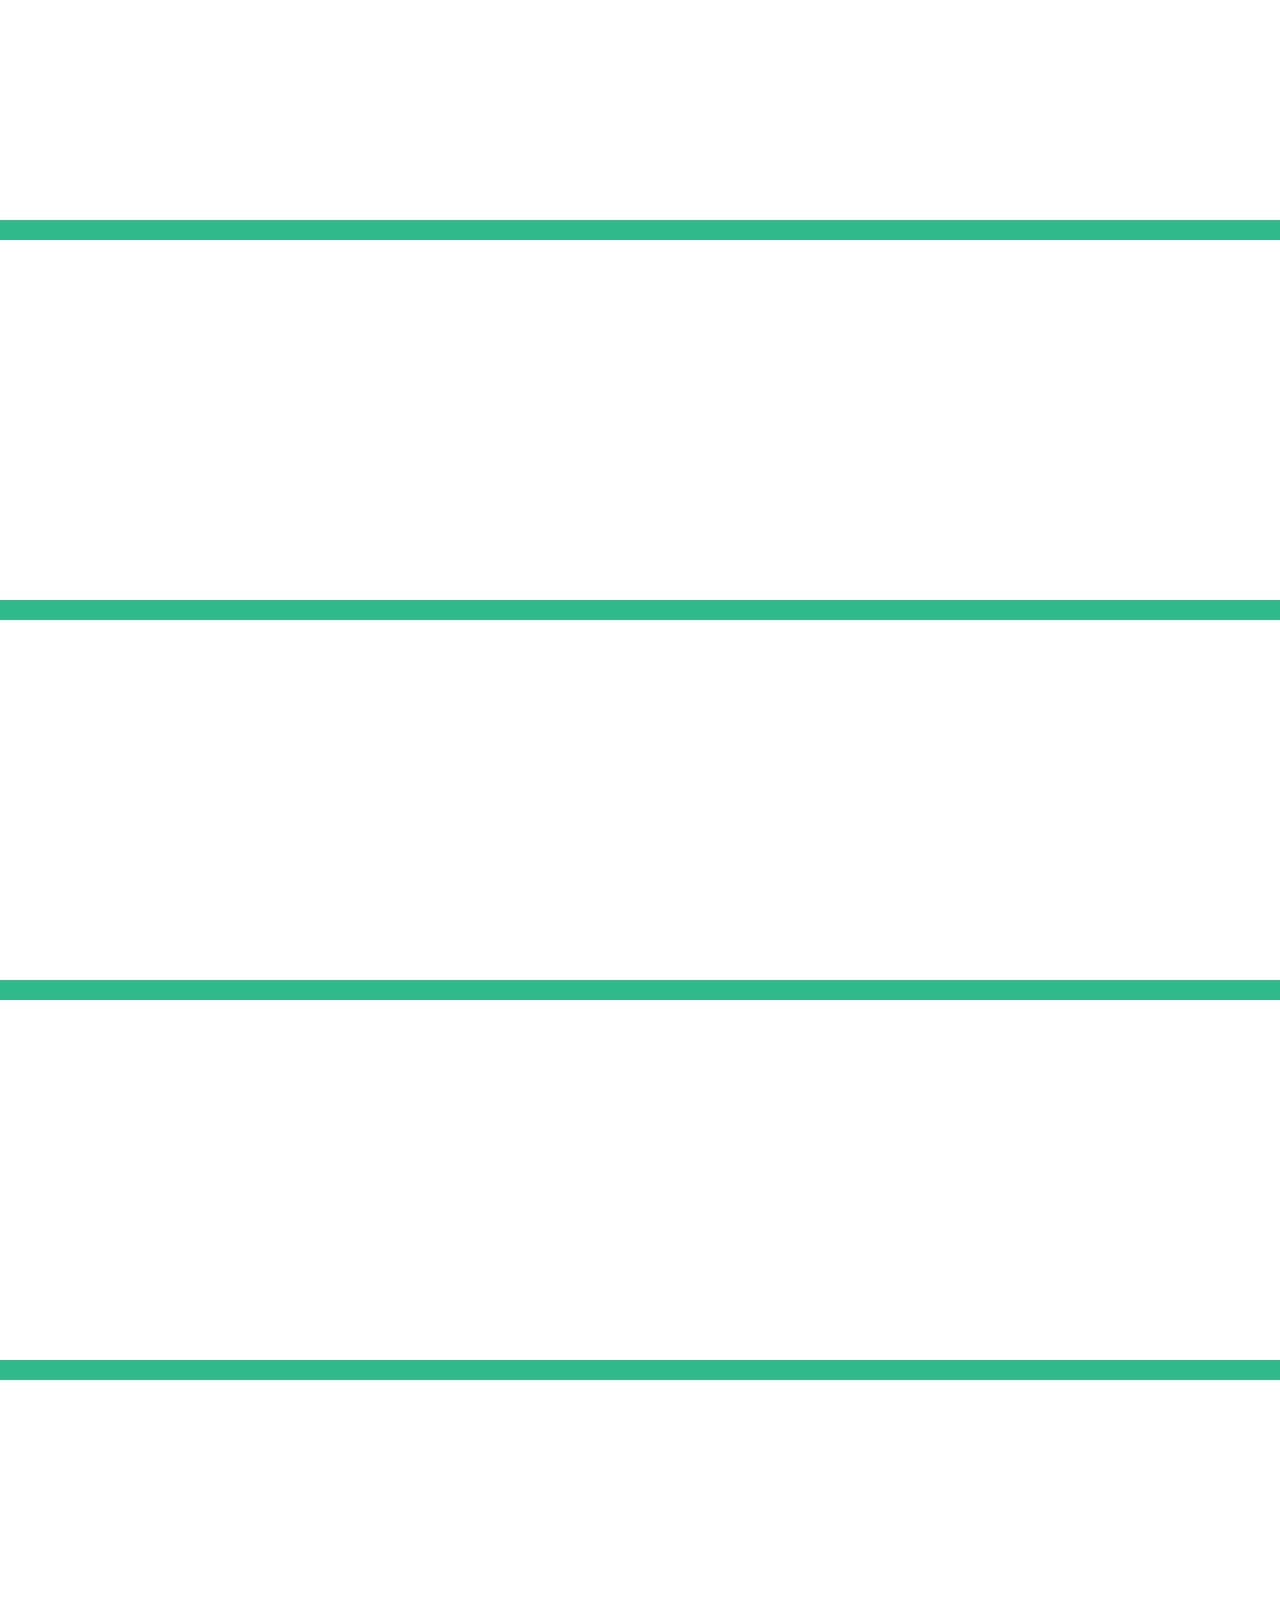
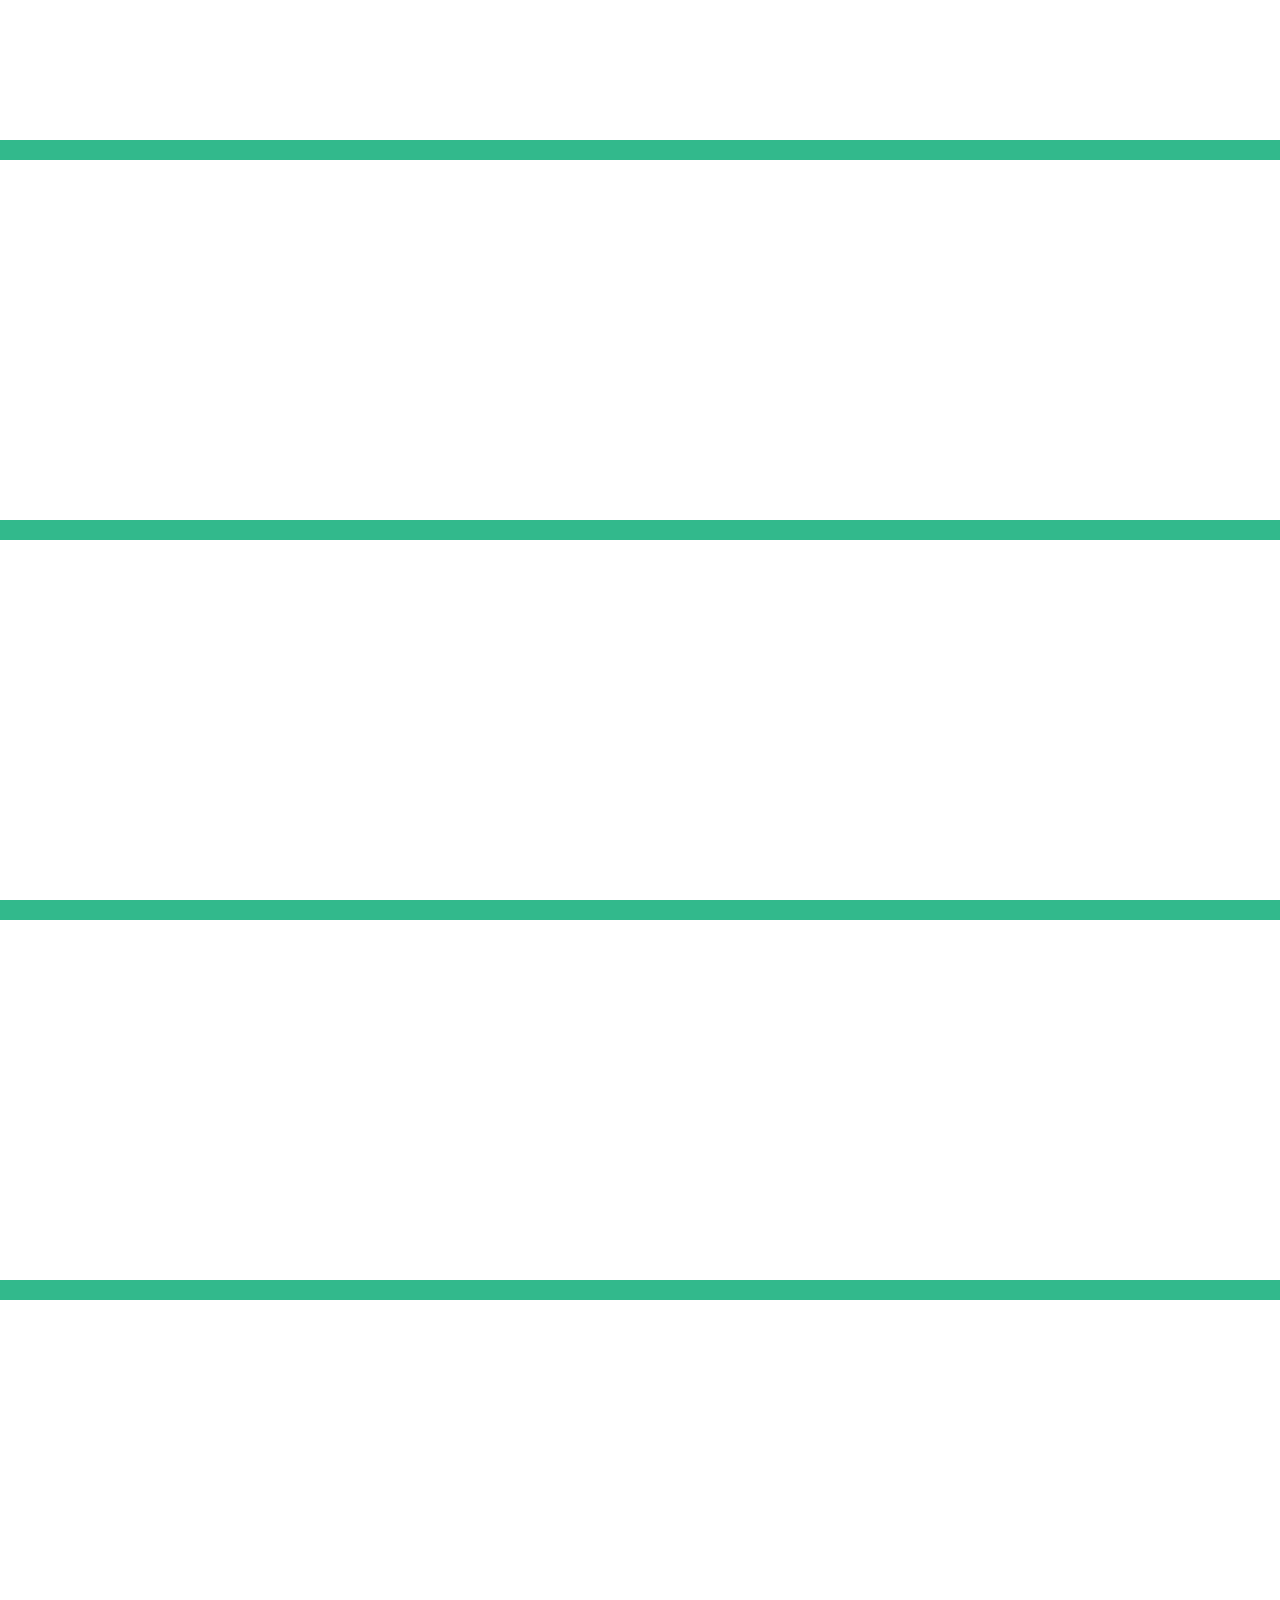
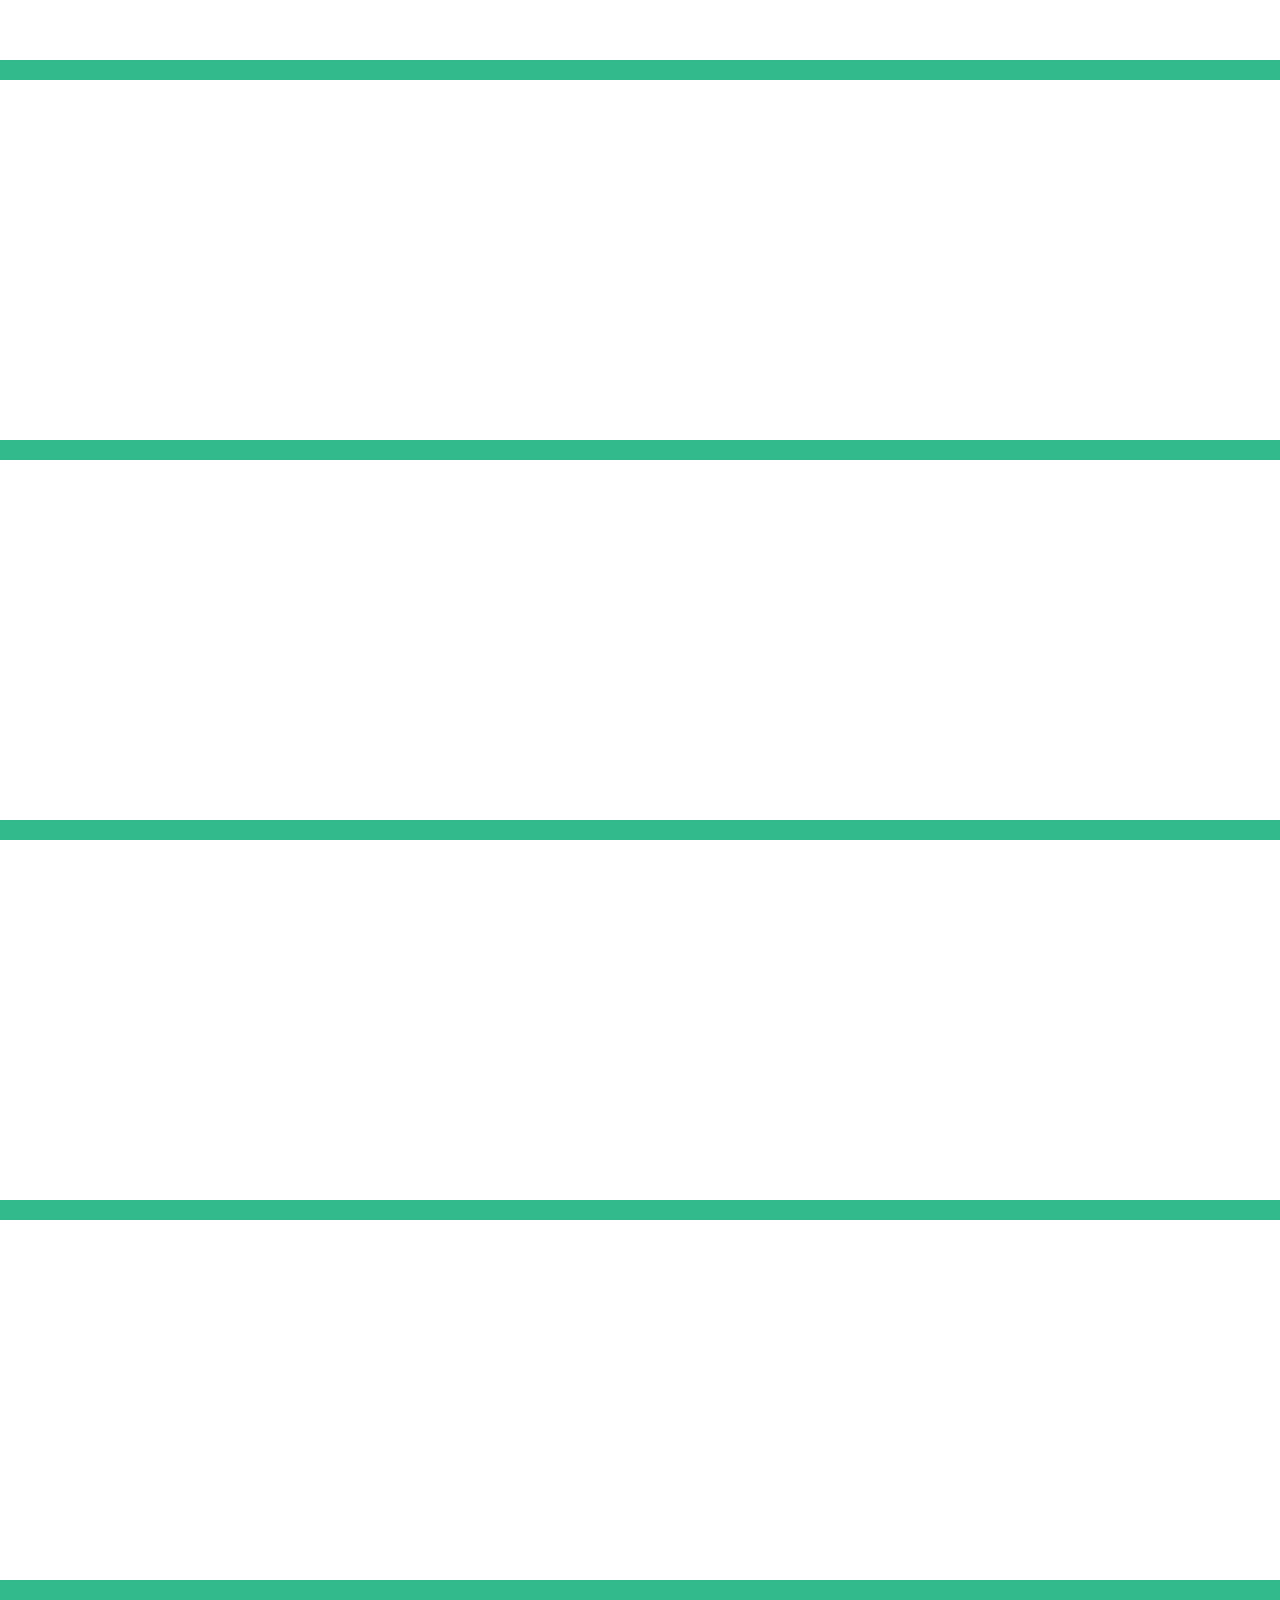
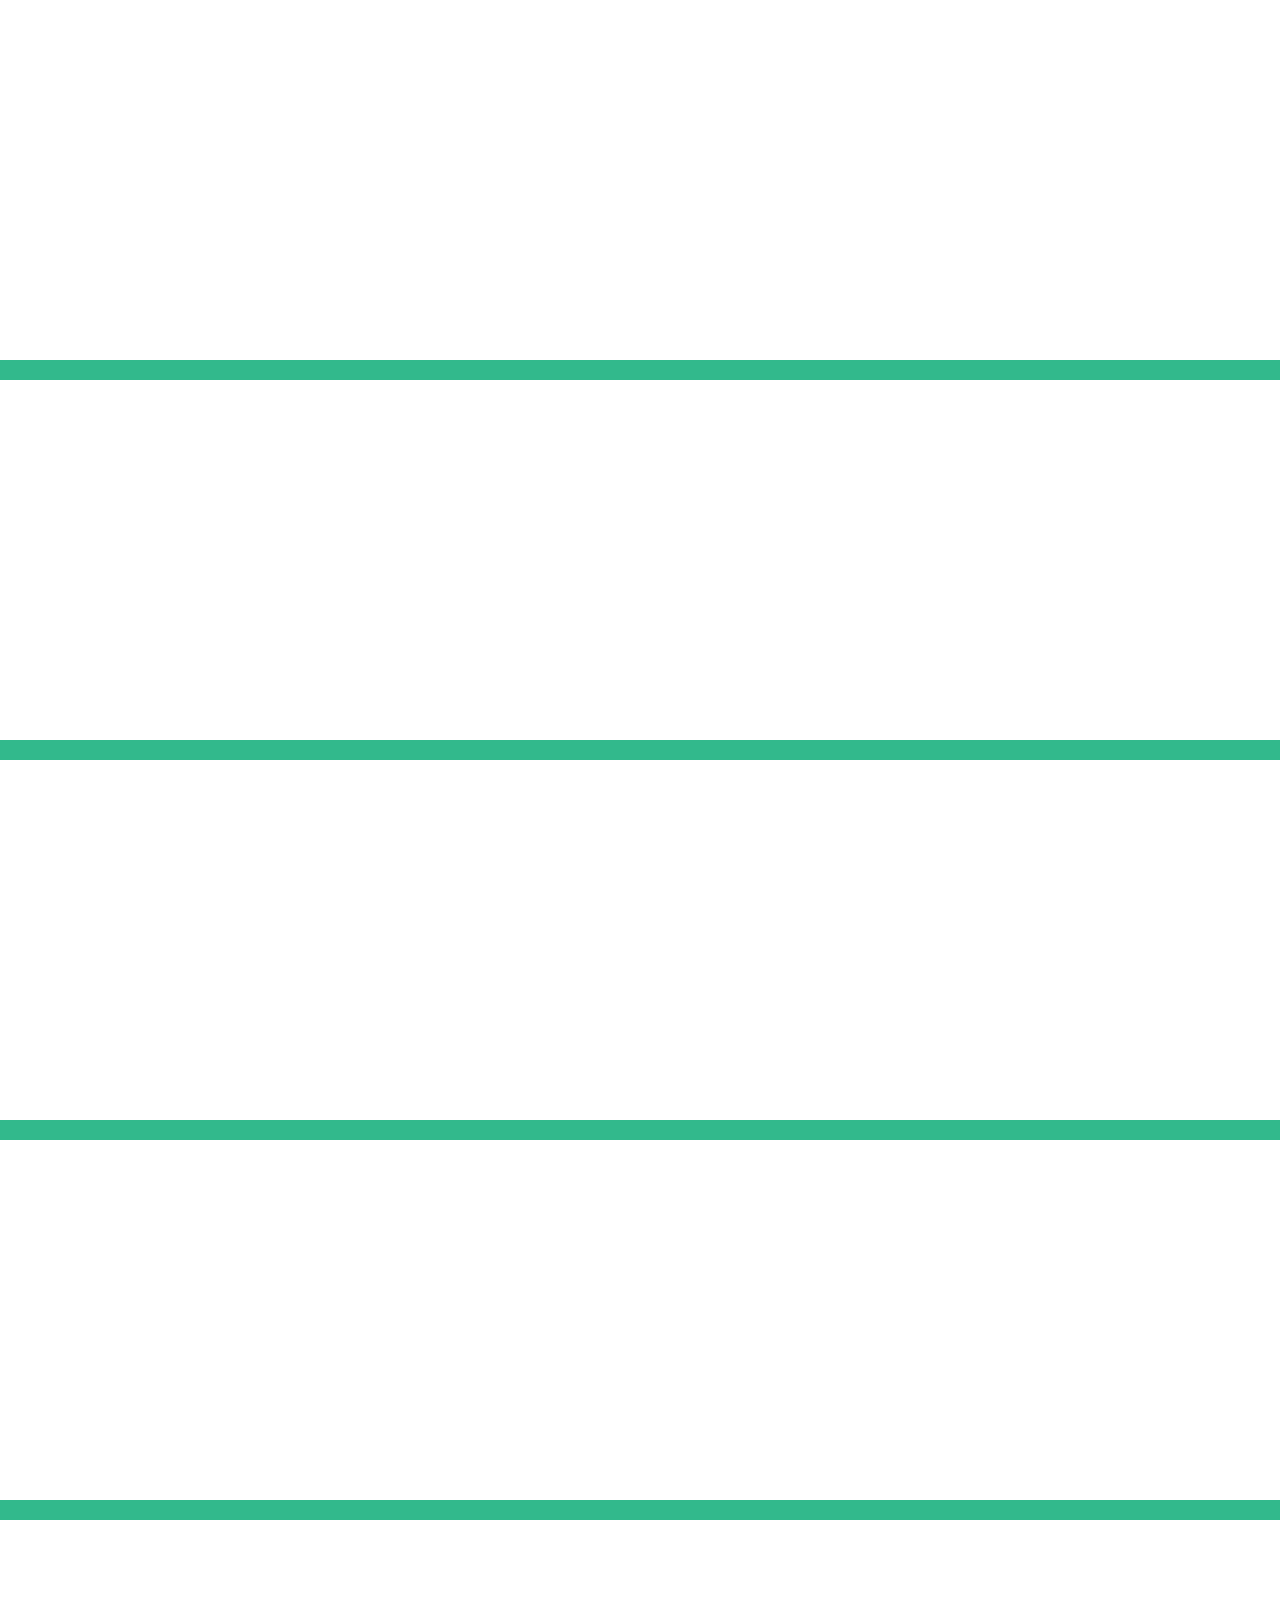
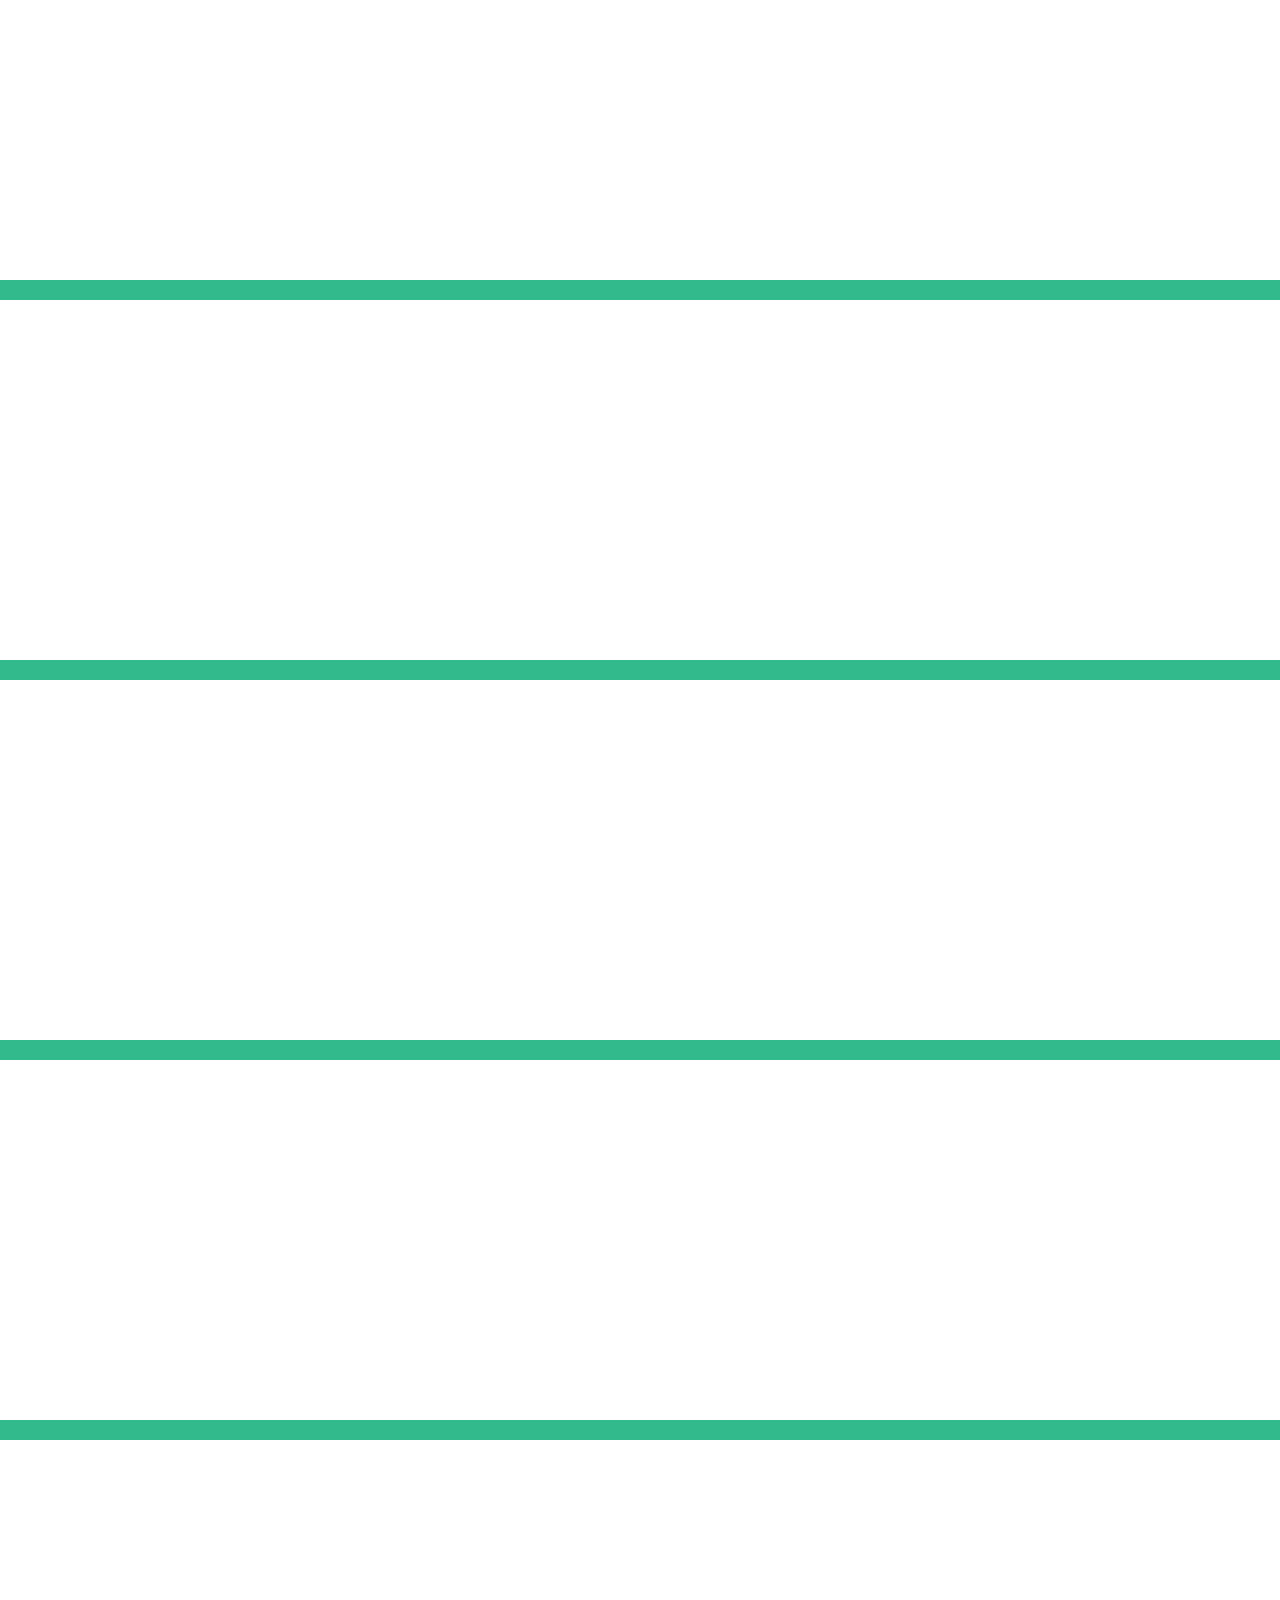
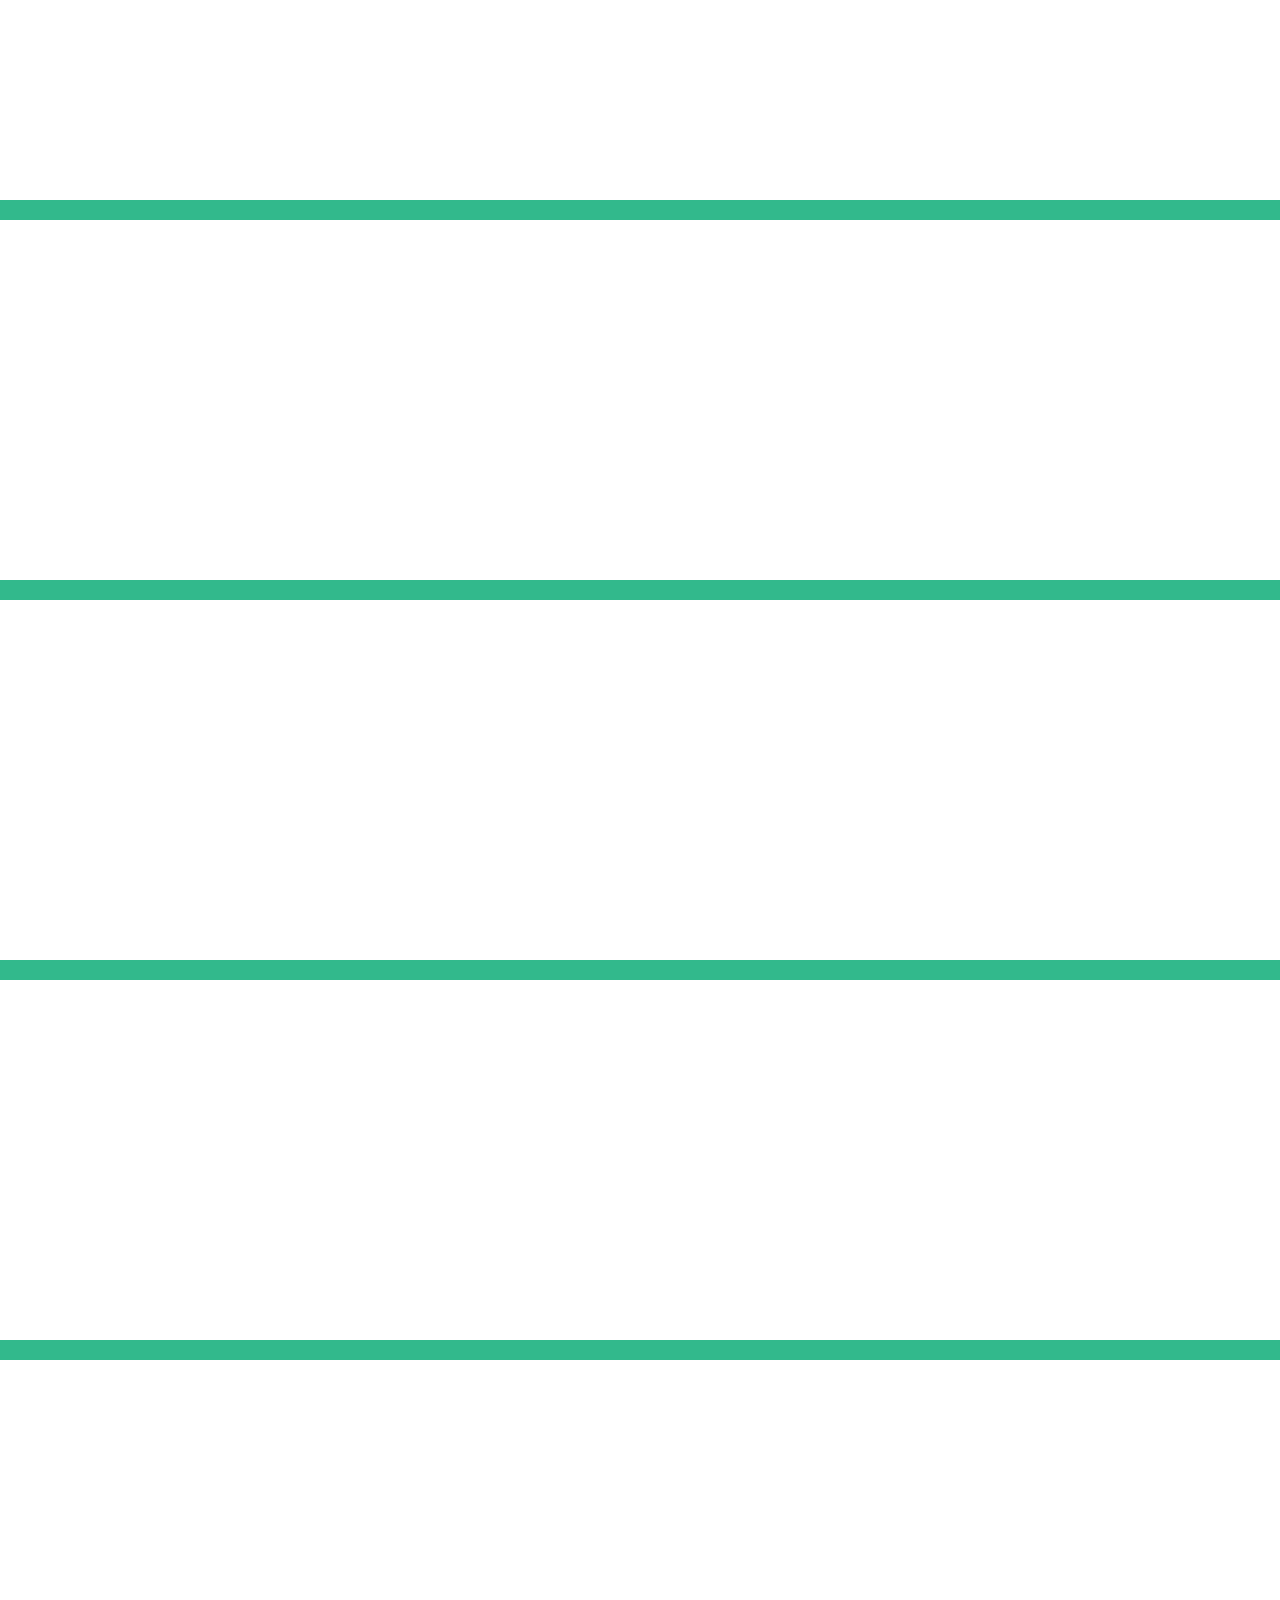
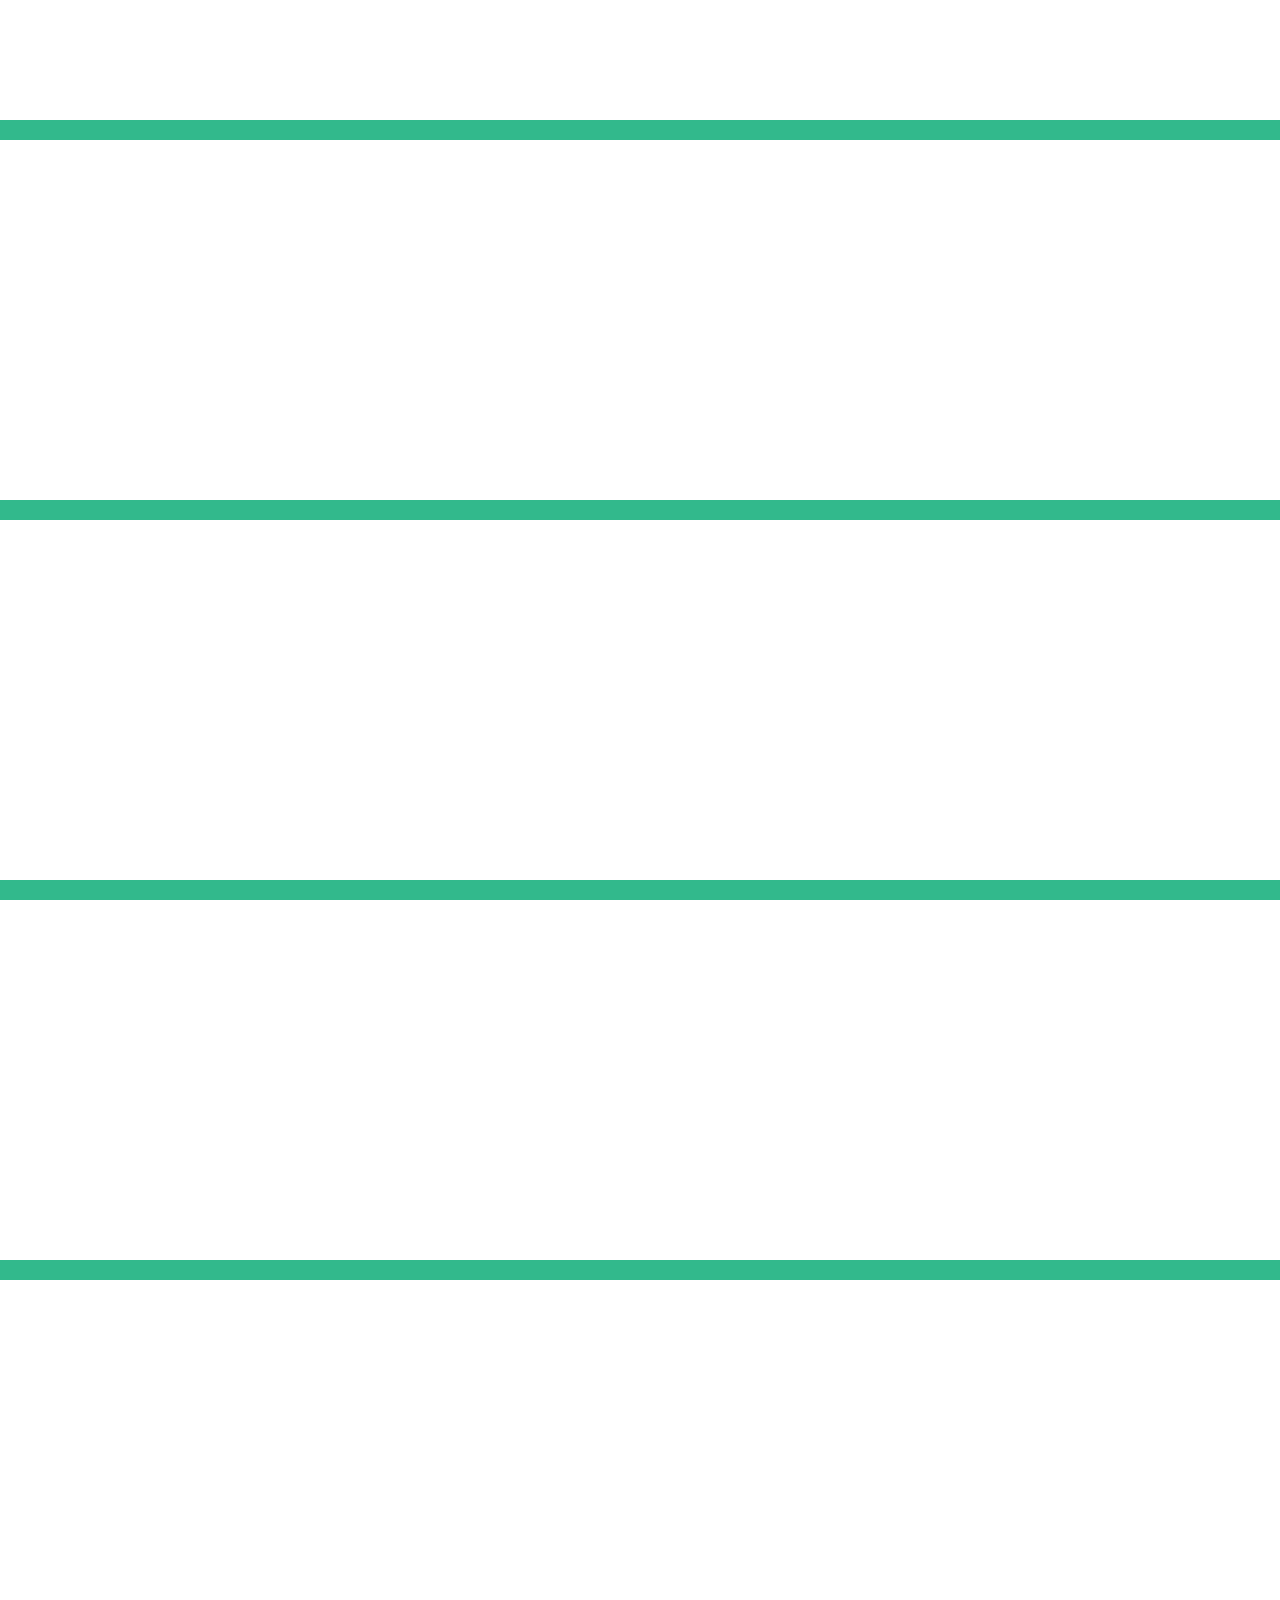
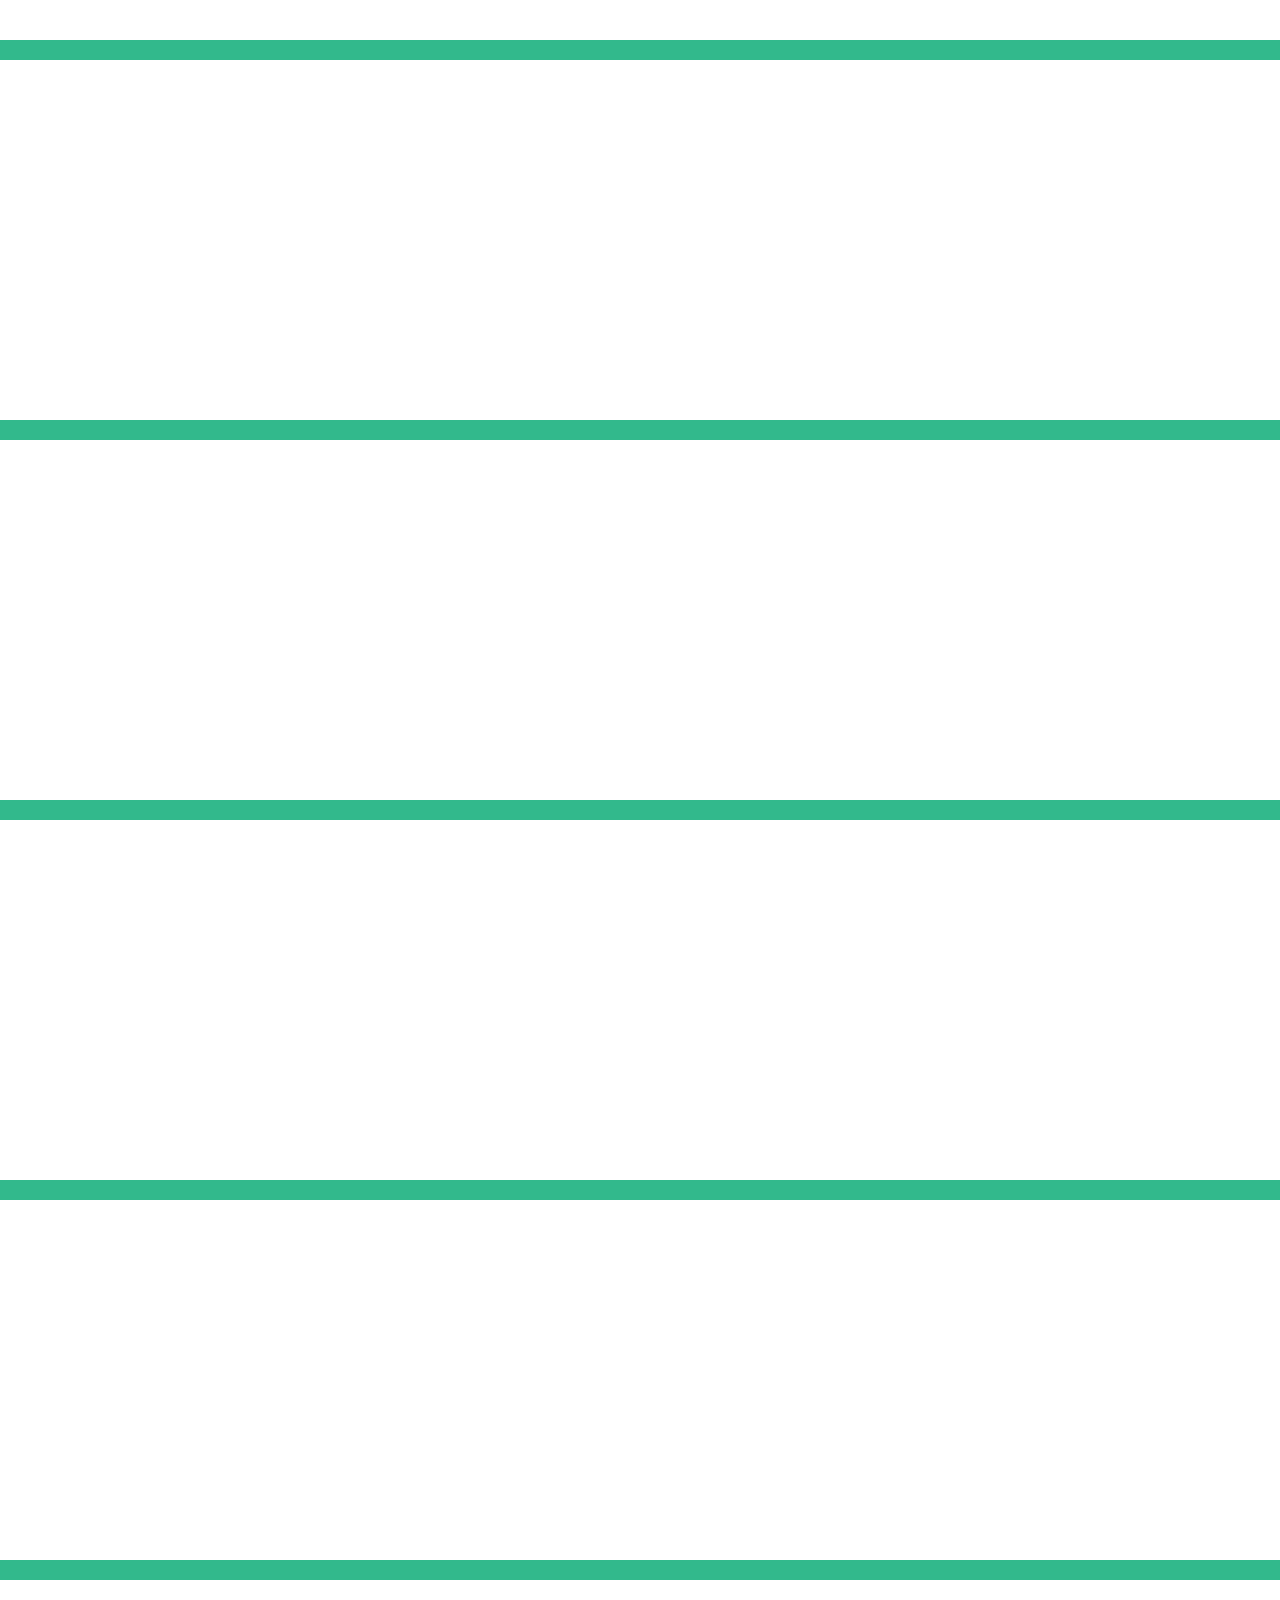
==== commit 76fa8b7c: "Updated directories and design" ====
--- a/Fauna.html
+++ b/Fauna.html
@@ -5,7 +5,7 @@
     <meta charset="UTF-8">
     <meta http-equiv="X-UA-Compatible" content="IE=edge">
     <meta name="viewport" content="width=device-width, initial-scale=1.0">
-    <link rel="stylesheet" href="StyleSpecialPages.css">
+    <link rel="stylesheet" href="Styles/StyleSpecialPages.css">
 
     <title>Fauna</title>
 </head>
@@ -21,7 +21,7 @@
 
     <div class="part">
         <div class="part_left">
-            <img class="mirrorX" src="images/Subnautica Cuddlefish complete.png" alt="cuddlefish">
+            <img src="images/ampeel.webp" alt="cuddlefish">
         </div>
         <div class="part_right">
             <p class="name">Ampeel</p>
@@ -33,7 +33,7 @@
     <div class="divider"></div>
     <div class="part mirrorX">
         <div class="part_left">
-            <img class="mirrorX" src="images/Subnautica Cuddlefish complete.png" alt="cuddlefish">
+            <img class="mirrorX" src="images/biter.webp" alt="cuddlefish">
         </div>
         <div class="part_right mirrorX">
             <p class="name">Biter</p>
@@ -45,7 +45,7 @@
     <div class="divider"></div>
     <div class="part">
         <div class="part_left">
-            <img class="mirrorX" src="images/Subnautica Cuddlefish complete.png" alt="cuddlefish">
+            <img src="images/blighter.webp" alt="cuddlefish">
         </div>
         <div class="part_right">
             <p class="name">Blighter</p>
@@ -57,7 +57,7 @@
     <div class="divider"></div>
     <div class="part mirrorX">
         <div class="part_left">
-            <img class="mirrorX" src="images/Subnautica Cuddlefish complete.png" alt="cuddlefish">
+            <img class="mirrorX" src="images/boneshark.webp" alt="cuddlefish">
         </div>
         <div class="part_right mirrorX">
             <p class="name">Boneshark</p>
@@ -69,7 +69,7 @@
     <div class="divider"></div>
     <div class="part">
         <div class="part_left">
-            <img class="mirrorX" src="images/Subnautica Cuddlefish complete.png" alt="cuddlefish">
+            <img src="images/crabsnake.webp" alt="cuddlefish">
         </div>
         <div class="part_right">
             <p class="name">Crabsnake</p>
@@ -81,7 +81,7 @@
     <div class="divider"></div>
     <div class="part mirrorX">
         <div class="part_left">
-            <img class="mirrorX" src="images/Subnautica Cuddlefish complete.png" alt="cuddlefish">
+            <img class="mirrorX" src="images/crabsquid.webp" alt="cuddlefish">
         </div>
         <div class="part_right mirrorX">
             <p class="name">Crabsquid</p>
@@ -93,7 +93,7 @@
     <div class="divider"></div>
     <div class="part">
         <div class="part_left">
-            <img class="mirrorX" src="images/Subnautica Cuddlefish complete.png" alt="cuddlefish">
+            <img src="images/crashfish.webp" alt="cuddlefish">
         </div>
         <div class="part_right">
             <p class="name">Crashfish</p>
@@ -105,7 +105,7 @@
     <div class="divider"></div>
     <div class="part mirrorX">
         <div class="part_left">
-            <img class="mirrorX" src="images/Subnautica Cuddlefish complete.png" alt="cuddlefish">
+            <img class="mirrorX" src="images/lavalizard.webp" alt="cuddlefish">
         </div>
         <div class="part_right mirrorX">
             <p class="name">Lava Lizard</p>
@@ -117,7 +117,7 @@
     <div class="divider"></div>
     <div class="part">
         <div class="part_left">
-            <img class="mirrorX" src="images/Subnautica Cuddlefish complete.png" alt="cuddlefish">
+            <img src="images/mesmer.webp" alt="cuddlefish">
         </div>
         <div class="part_right">
             <p class="name">Mesmer</p>
@@ -129,7 +129,7 @@
     <div class="divider"></div>
     <div class="part mirrorX">
         <div class="part_left">
-            <img class="mirrorX" src="images/Subnautica Cuddlefish complete.png" alt="cuddlefish">
+            <img class="mirrorX" src="images/riverprowler.webp" alt="cuddlefish">
         </div>
         <div class="part_right mirrorX">
             <p class="name">River Prowler</p>
@@ -141,7 +141,7 @@
     <div class="divider"></div>
     <div class="part">
         <div class="part_left">
-            <img class="mirrorX" src="images/Subnautica Cuddlefish complete.png" alt="cuddlefish">
+            <img src="images/sandshark.webp" alt="cuddlefish">
         </div>
         <div class="part_right">
             <p class="name">Sand Shark</p>
@@ -153,7 +153,7 @@
     <div class="divider"></div>
     <div class="part mirrorX">
         <div class="part_left">
-            <img class="mirrorX" src="images/Subnautica Cuddlefish complete.png" alt="cuddlefish">
+            <img class="mirrorX" src="images/stalker.webp" alt="cuddlefish">
         </div>
         <div class="part_right mirrorX">
             <p class="name">Stalker</p>
@@ -165,7 +165,7 @@
     <div class="divider"></div>
     <div class="part">
         <div class="part_left">
-            <img class="mirrorX" src="images/Subnautica Cuddlefish complete.png" alt="cuddlefish">
+            <img src="images/warper.webp" alt="cuddlefish">
         </div>
         <div class="part_right">
             <p class="name">Warper</p>
@@ -191,7 +191,7 @@
     <div class="divider"></div>
     <div class="part">
         <div class="part_left">
-            <img class="mirrorX" src="images/Subnautica Cuddlefish complete.png" alt="cuddlefish">
+            <img class="mirrorXImg" src="images/Subnautica Cuddlefish complete.png" alt="cuddlefish">
         </div>
         <div class="part_right">
             <p class="name">Boomerang</p>
@@ -213,7 +213,7 @@
     <div class="divider"></div>
     <div class="part">
         <div class="part_left">
-            <img class="mirrorX" src="images/Subnautica Cuddlefish complete.png" alt="cuddlefish">
+            <img src="images/Subnautica Cuddlefish complete.png" alt="cuddlefish">
         </div>
         <div class="part_right">
             <p class="name">Cuddlefish</p>
@@ -236,7 +236,7 @@
     <div class="divider"></div>
     <div class="part">
         <div class="part_left">
-            <img class="mirrorX" src="images/Subnautica Cuddlefish complete.png" alt="cuddlefish">
+            <img src="images/Subnautica Cuddlefish complete.png" alt="cuddlefish">
         </div>
         <div class="part_right">
             <p class="name">Garryfish</p>
@@ -259,7 +259,7 @@
     <div class="divider"></div>
     <div class="part">
         <div class="part_left">
-            <img class="mirrorX" src="images/Subnautica Cuddlefish complete.png" alt="cuddlefish">
+            <img src="images/Subnautica Cuddlefish complete.png" alt="cuddlefish">
         </div>
         <div class="part_right">
             <p class="name">Ghostray</p>
@@ -281,7 +281,7 @@
     <div class="divider"></div>
     <div class="part">
         <div class="part_left">
-            <img class="mirrorX" src="images/Subnautica Cuddlefish complete.png" alt="cuddlefish">
+            <img src="images/Subnautica Cuddlefish complete.png" alt="cuddlefish">
         </div>
         <div class="part_right">
             <p class="name">Hoopfish</p>
@@ -303,7 +303,7 @@
     <div class="divider"></div>
     <div class="part">
         <div class="part_left">
-            <img class="mirrorX" src="images/Subnautica Cuddlefish complete.png" alt="cuddlefish">
+            <img src="images/Subnautica Cuddlefish complete.png" alt="cuddlefish">
         </div>
         <div class="part_right">
             <p class="name">Jellyray</p>
@@ -325,7 +325,7 @@
     <div class="divider"></div>
     <div class="part">
         <div class="part_left">
-            <img class="mirrorX" src="images/Subnautica Cuddlefish complete.png" alt="cuddlefish">
+            <img src="images/Subnautica Cuddlefish complete.png" alt="cuddlefish">
         </div>
         <div class="part_right">
             <p class="name">Oculus</p>
@@ -349,7 +349,7 @@
     <div class="divider"></div>
     <div class="part">
         <div class="part_left">
-            <img class="mirrorX" src="images/Subnautica Cuddlefish complete.png" alt="cuddlefish">
+            <img src="images/Subnautica Cuddlefish complete.png" alt="cuddlefish">
         </div>
         <div class="part_right">
             <p class="name">Rabbitray</p>
@@ -372,7 +372,7 @@
     <div class="divider"></div>
     <div class="part">
         <div class="part_left">
-            <img class="mirrorX" src="images/Subnautica Cuddlefish complete.png" alt="cuddlefish">
+            <img src="images/Subnautica Cuddlefish complete.png" alt="cuddlefish">
         </div>
         <div class="part_right">
             <p class="name">Reginald</p>
@@ -395,7 +395,7 @@
     <div class="divider"></div>
     <div class="part">
         <div class="part_left">
-            <img class="mirrorX" src="images/Subnautica Cuddlefish complete.png" alt="cuddlefish">
+            <img src="images/Subnautica Cuddlefish complete.png" alt="cuddlefish">
         </div>
         <div class="part_right">
             <p class="name">Spadefish</p>
@@ -417,7 +417,7 @@
     <div class="divider"></div>
     <div class="part">
         <div class="part_left">
-            <img class="mirrorX" src="images/Subnautica Cuddlefish complete.png" alt="cuddlefish">
+            <img src="images/Subnautica Cuddlefish complete.png" alt="cuddlefish">
         </div>
         <div class="part_right">
             <p class="name">Ameoboid</p>
@@ -442,7 +442,7 @@
     <div class="divider"></div>
     <div class="part">
         <div class="part_left">
-            <img class="mirrorX" src="images/Subnautica Cuddlefish complete.png" alt="cuddlefish">
+            <img src="images/Subnautica Cuddlefish complete.png" alt="cuddlefish">
         </div>
         <div class="part_right">
             <p class="name">Bleeder</p>
@@ -467,7 +467,7 @@
     <div class="divider"></div>
     <div class="part">
         <div class="part_left">
-            <img class="mirrorX" src="images/Subnautica Cuddlefish complete.png" alt="cuddlefish">
+            <img src="images/Subnautica Cuddlefish complete.png" alt="cuddlefish">
         </div>
         <div class="part_right">
             <p class="name">Cave Crawler</p>
@@ -491,7 +491,7 @@
     <div class="divider"></div>
     <div class="part">
         <div class="part_left">
-            <img class="mirrorX" src="images/Subnautica Cuddlefish complete.png" alt="cuddlefish">
+            <img src="images/Subnautica Cuddlefish complete.png" alt="cuddlefish">
         </div>
         <div class="part_right">
             <p class="name">Lava Larva</p>
@@ -513,7 +513,7 @@
     <div class="divider"></div>
     <div class="part">
         <div class="part_left">
-            <img class="mirrorX" src="images/Subnautica Cuddlefish complete.png" alt="cuddlefish">
+            <img src="images/Subnautica Cuddlefish complete.png" alt="cuddlefish">
         </div>
         <div class="part_right">
             <p class="name">Shuttlebug</p>
@@ -538,7 +538,7 @@
     <div class="divider"></div>
     <div class="part">
         <div class="part_left">
-            <img class="mirrorX" src="images/Subnautica Cuddlefish complete.png" alt="cuddlefish">
+            <img src="images/Subnautica Cuddlefish complete.png" alt="cuddlefish">
         </div>
         <div class="part_right">
             <p class="name">Ghost Leviathan Juvenile</p>
@@ -563,7 +563,7 @@
     <div class="divider"></div>
     <div class="part">
         <div class="part_left">
-            <img class="mirrorX" src="images/Subnautica Cuddlefish complete.png" alt="cuddlefish">
+            <img src="images/Subnautica Cuddlefish complete.png" alt="cuddlefish">
         </div>
         <div class="part_right">
             <p class="name">Reefback Leviathan</p>
@@ -586,7 +586,7 @@
     <div class="divider"></div>
     <div class="part">
         <div class="part_left">
-            <img class="mirrorX" src="images/Subnautica Cuddlefish complete.png" alt="cuddlefish">
+            <img src="images/Subnautica Cuddlefish complete.png" alt="cuddlefish">
         </div>
         <div class="part_right">
             <p class="name">Sea Dragon Leviathan</p>
@@ -612,7 +612,7 @@
     <div class="divider"></div>
     <div class="part">
         <div class="part_left">
-            <img class="mirrorX" src="images/Subnautica Cuddlefish complete.png" alt="cuddlefish">
+            <img src="images/Subnautica Cuddlefish complete.png" alt="cuddlefish">
         </div>
         <div class="part_right">
             <p class="name">Sea Emperor Leviathan Baby</p>
@@ -636,7 +636,7 @@
     <div class="divider"></div>
     <div class="part">
         <div class="part_left">
-            <img class="mirrorX" src="images/Subnautica Cuddlefish complete.png" alt="cuddlefish">
+            <img src="images/Subnautica Cuddlefish complete.png" alt="cuddlefish">
         </div>
         <div class="part_right">
             <p class="name">Sea Trader Leviathan</p>
@@ -646,6 +646,8 @@
             </p>
         </div>
     </div>
+
+    <script src="Scripts/specialPages.js"></script>
 </body>
 
 </html>--- a/Styles/StyleSpecialPages.css
+++ b/Styles/StyleSpecialPages.css
@@ -0,0 +1,145 @@
+*{
+    font-family: 'Roboto', sans-serif;
+    color: white;
+}
+p{
+    margin: 0%;
+    padding: 0%;
+}
+body{
+    margin: 0px;
+    padding: 0px;
+}
+.topText{
+    display: flex;
+    justify-content: center;
+    align-items: center;
+
+    width: 100%;
+    height: 350px;
+
+    background-color: aquamarine;
+}
+.topText > p{
+    width: 80%;
+
+    text-align: center;
+
+    font-size: 30px;
+}
+
+.part {
+    display: flex;
+
+    width: 100%;
+    height: 360px;
+    background-image: url("../images/pda.webp");
+    background-size: cover;
+
+    opacity: 0%;
+}
+.part > .part_left {
+    display: flex;
+    justify-content: center;
+    align-items: center;
+
+    width: 50%;
+    height: 100%;
+    overflow: hidden;
+}
+.part > .part_right {
+    position: relative;
+    width: 48%;
+    height: 100%;
+}
+.part > .part_left > img {
+    width: 90%;
+    height: auto;
+}
+.part > .part_right .description {
+    width: 100%;
+
+    margin-top: 2%;
+    margin-left: 1%;
+
+    font-size: 20px;
+}
+.part > .part_right .name {
+    width: 100%;
+
+    margin-top: 5%;
+    margin-left: 1%;
+
+    font-size: 26px;
+}
+.divider {
+    width: 100%;
+    height: 20px;
+    background-color: rgb(50, 185, 140);
+}
+
+.navbar{
+    position: sticky;
+
+    width: 100%;
+    height: 50px;
+
+    top: 0px;
+    left: 0px;
+    background-color: rgb(29, 29, 29);
+
+    z-index: 1;
+}
+.navbar > a {
+    -webkit-appearance: button;
+    -moz-appearance: button;
+    appearance: button;
+
+    text-decoration: none;
+    color: initial;
+
+    position: absolute;
+
+    top: 25%;
+    left: 2%;
+
+    font-size: 20px;
+    background-color: aliceblue;
+    width: fit-content;
+}
+.mirrorX {
+    transform: scaleX(-1);
+}
+
+@media (max-width: 700px){
+    .part{
+        flex-direction: column;
+        align-items: center;
+    }
+    .part > .part_left {
+        width: 100%;
+        height: 85%;
+        margin-top: 1%;
+    }
+    .part > .part_right {
+        width: 95%;
+    }
+    .part > .part_right .description {
+        width: 100%;
+    
+        margin-top: 2%;
+        margin-left: 1%;
+    
+        font-size: 17px;
+    }
+    .part > .part_left > img {
+        width: auto;
+        height: 100%;
+    }
+}
+
+@keyframes reveal
+{
+    0% {opacity: 0%;}
+    100% {opacity: 100%;}
+}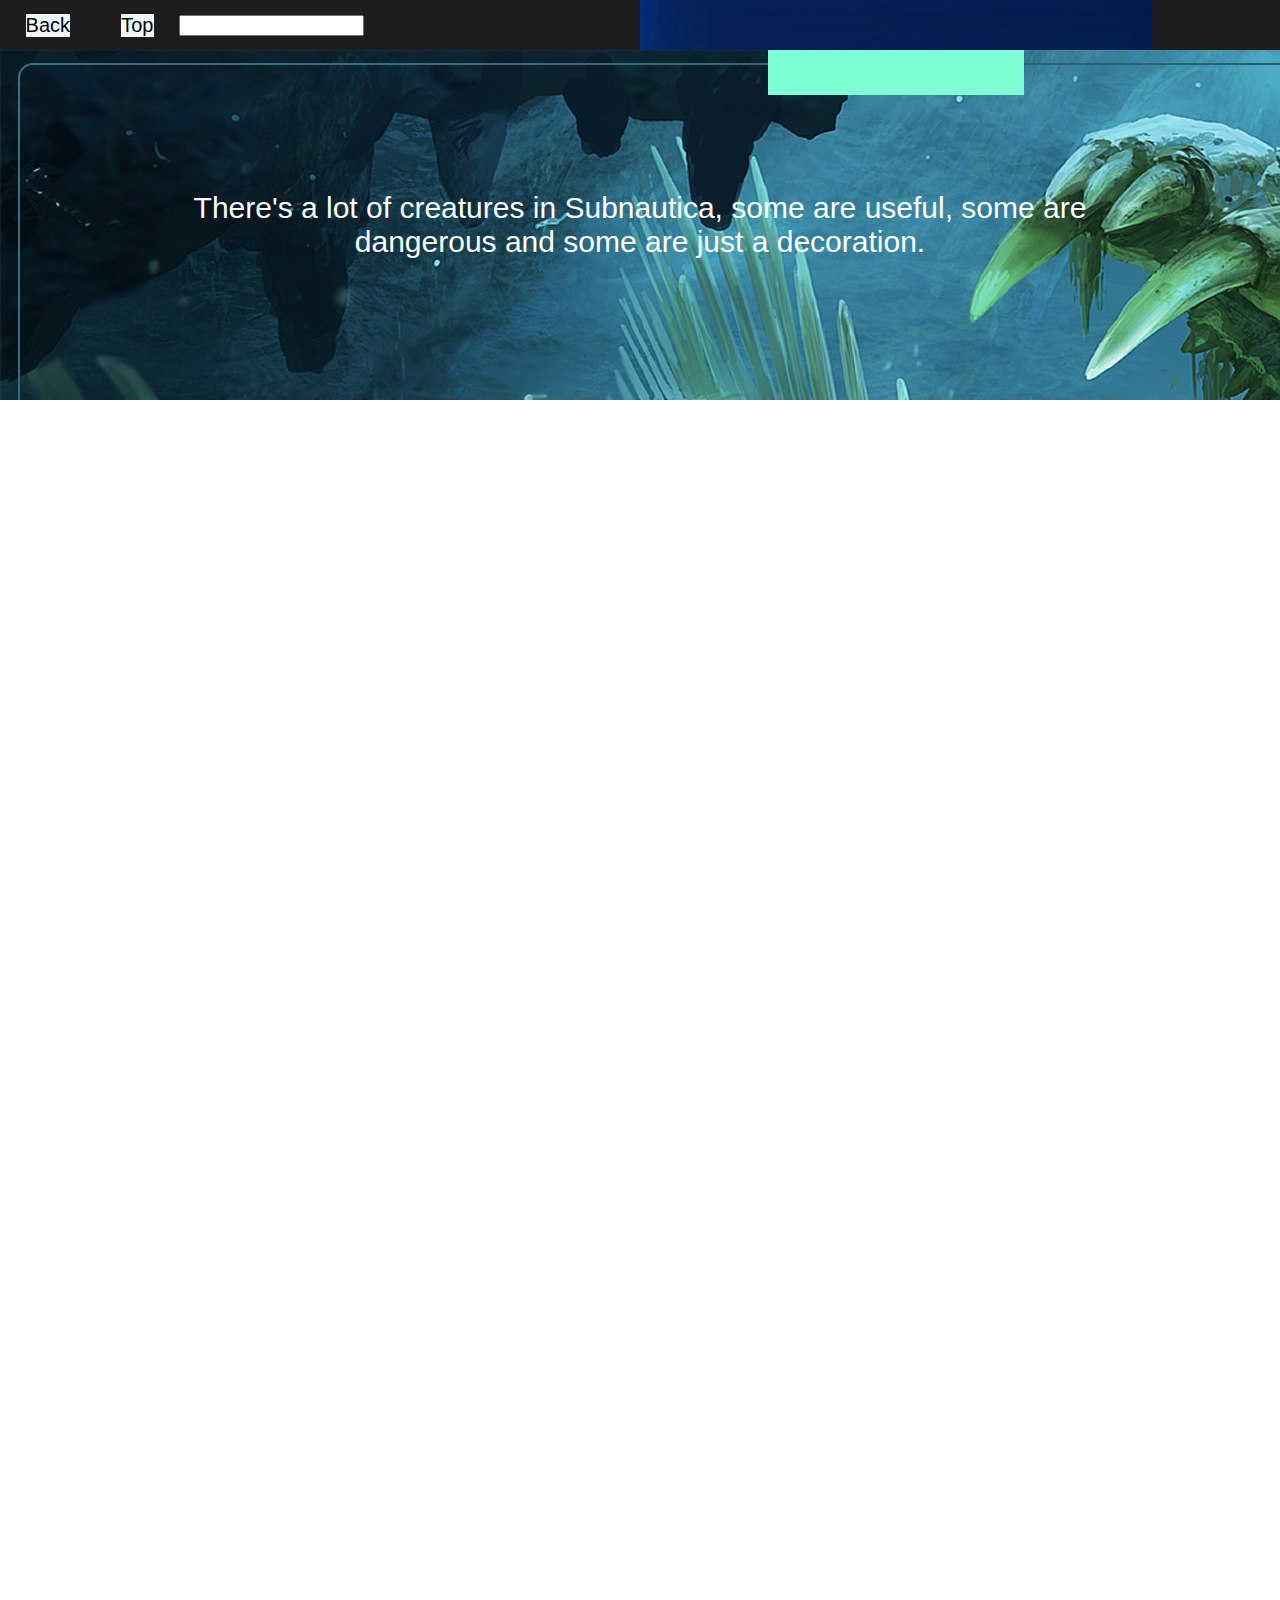
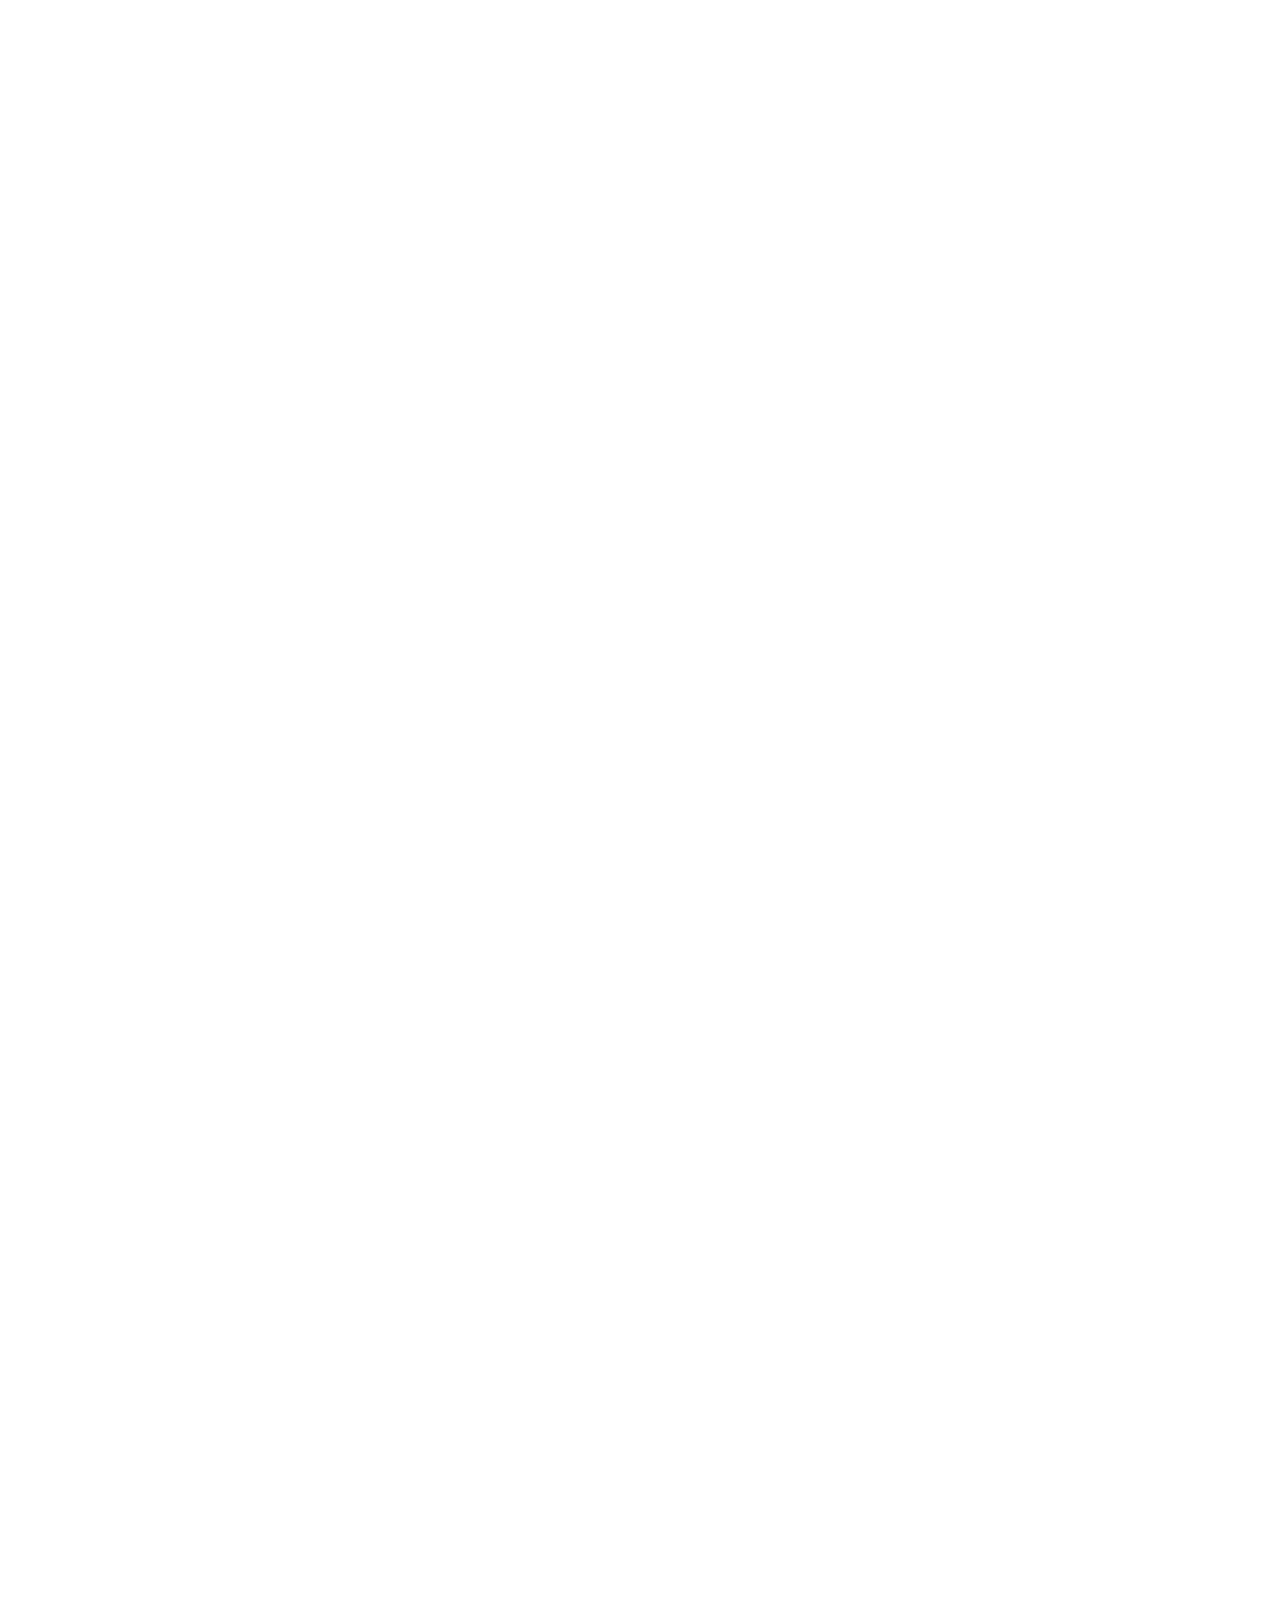
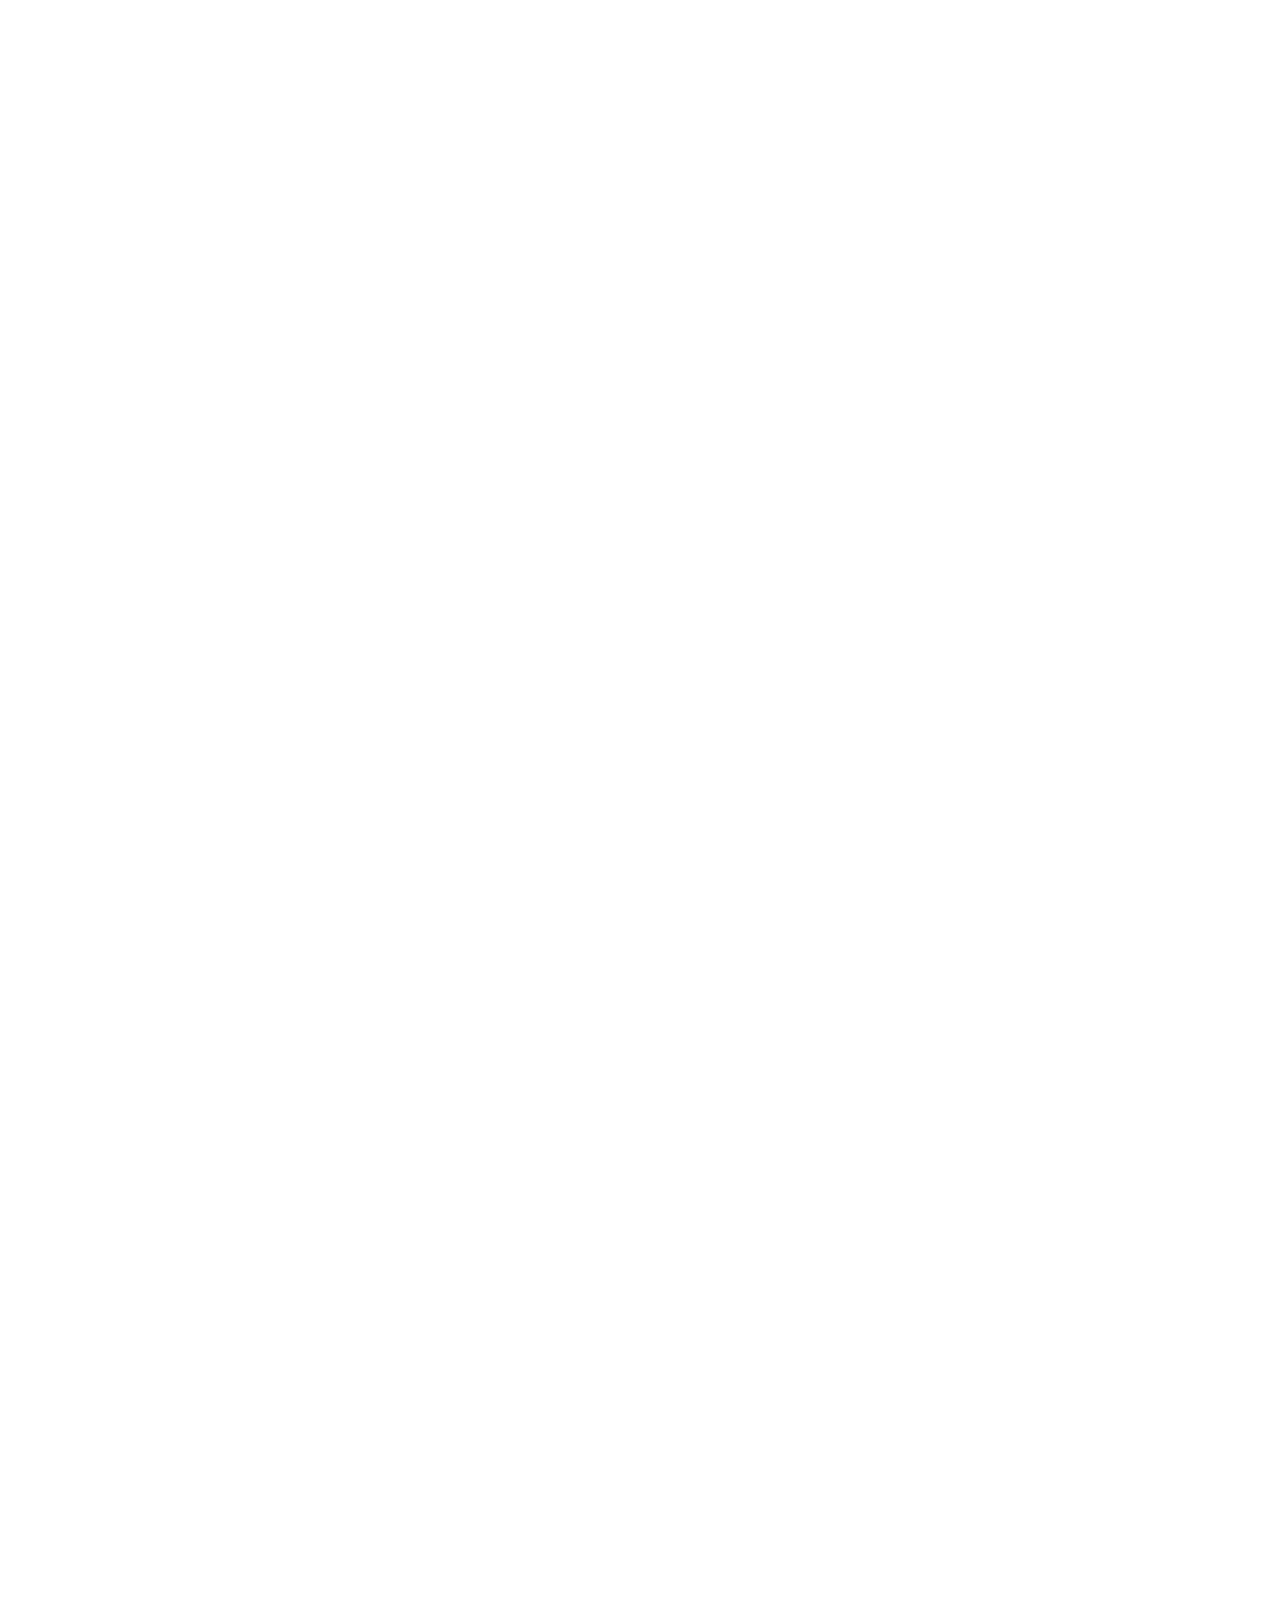
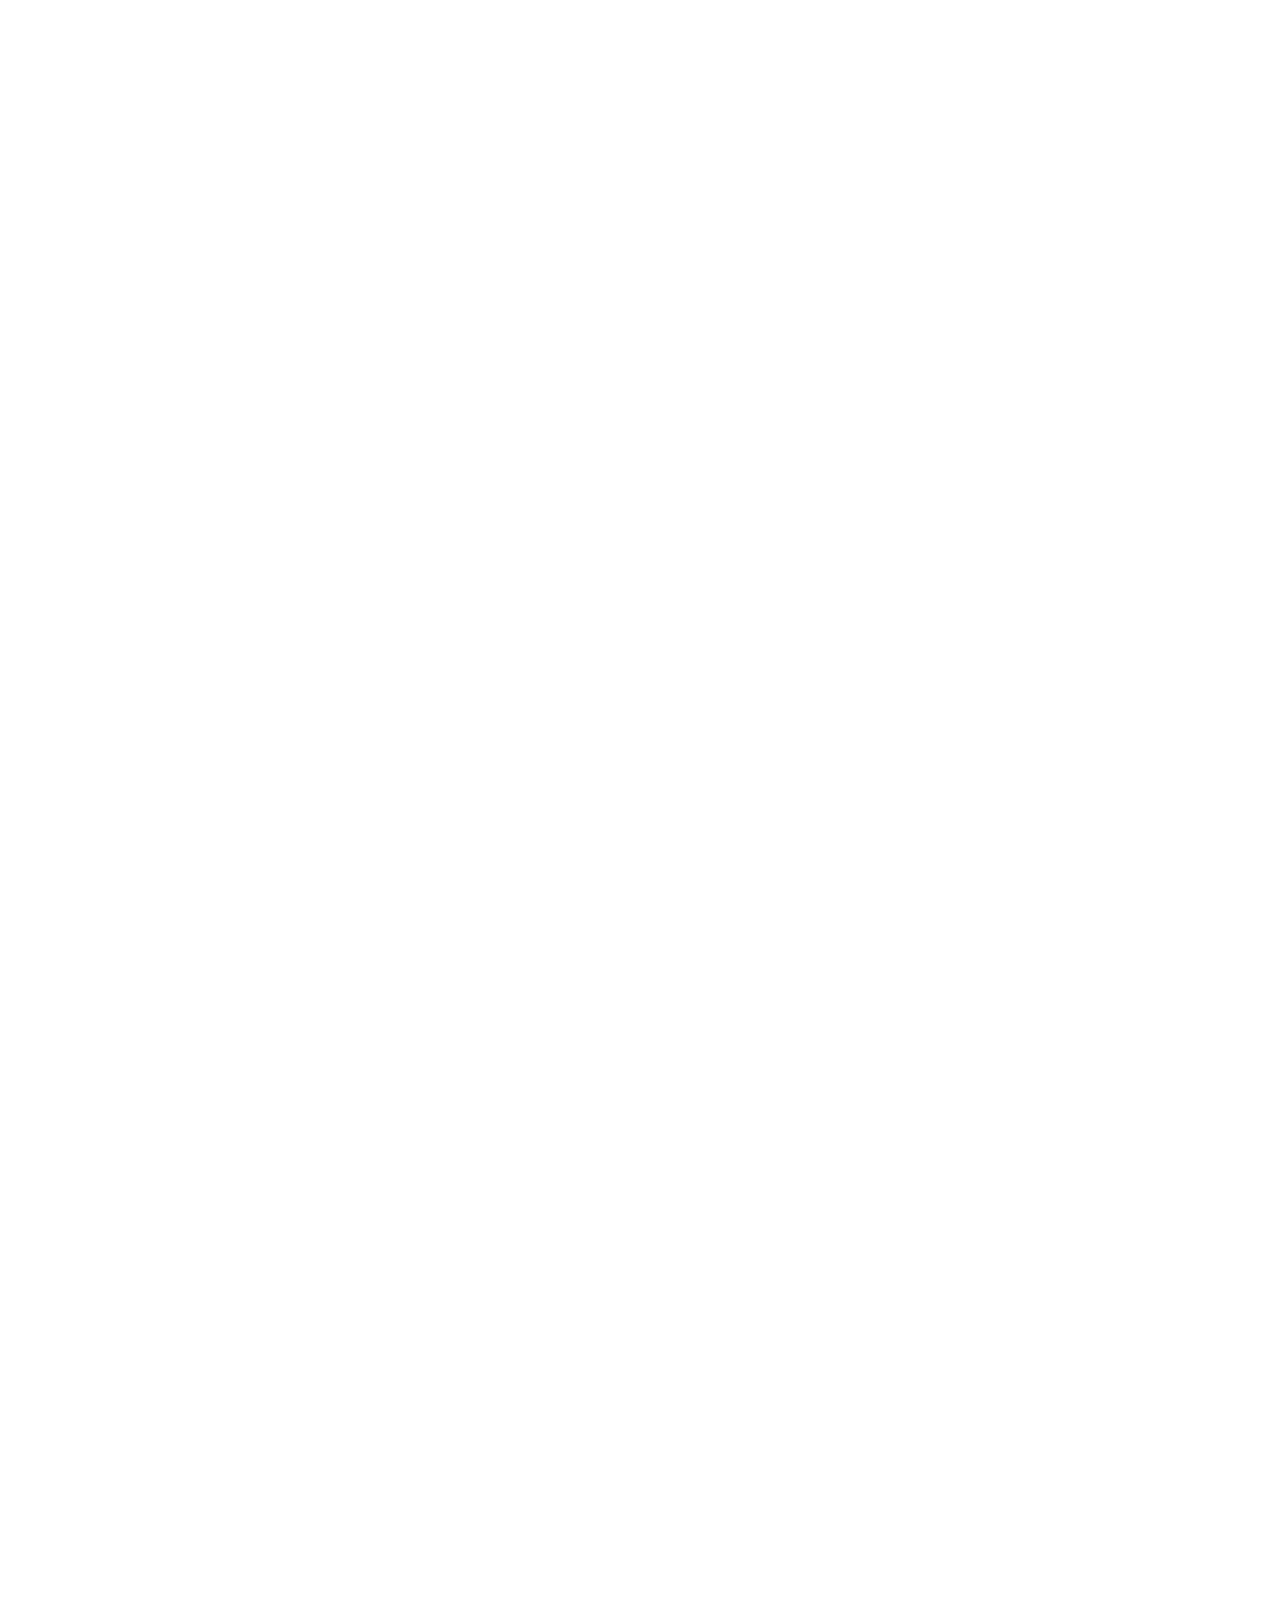
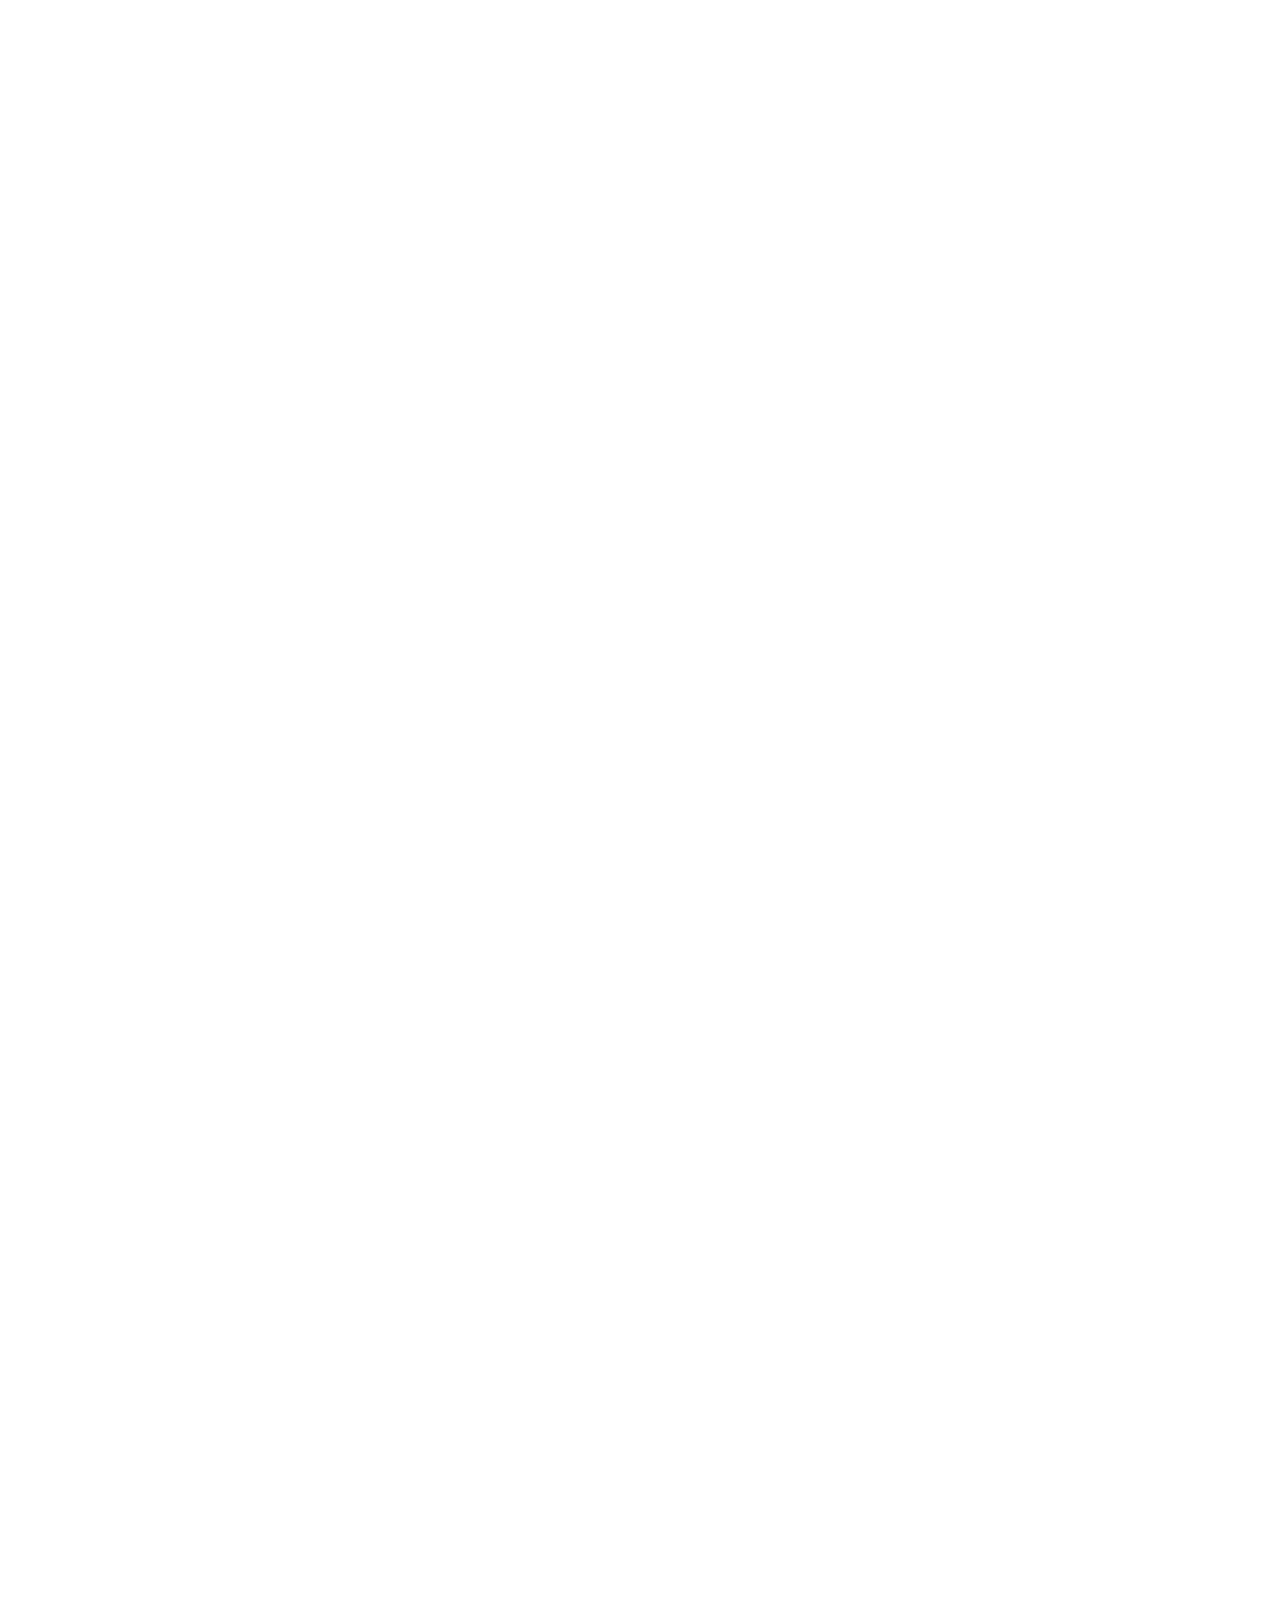
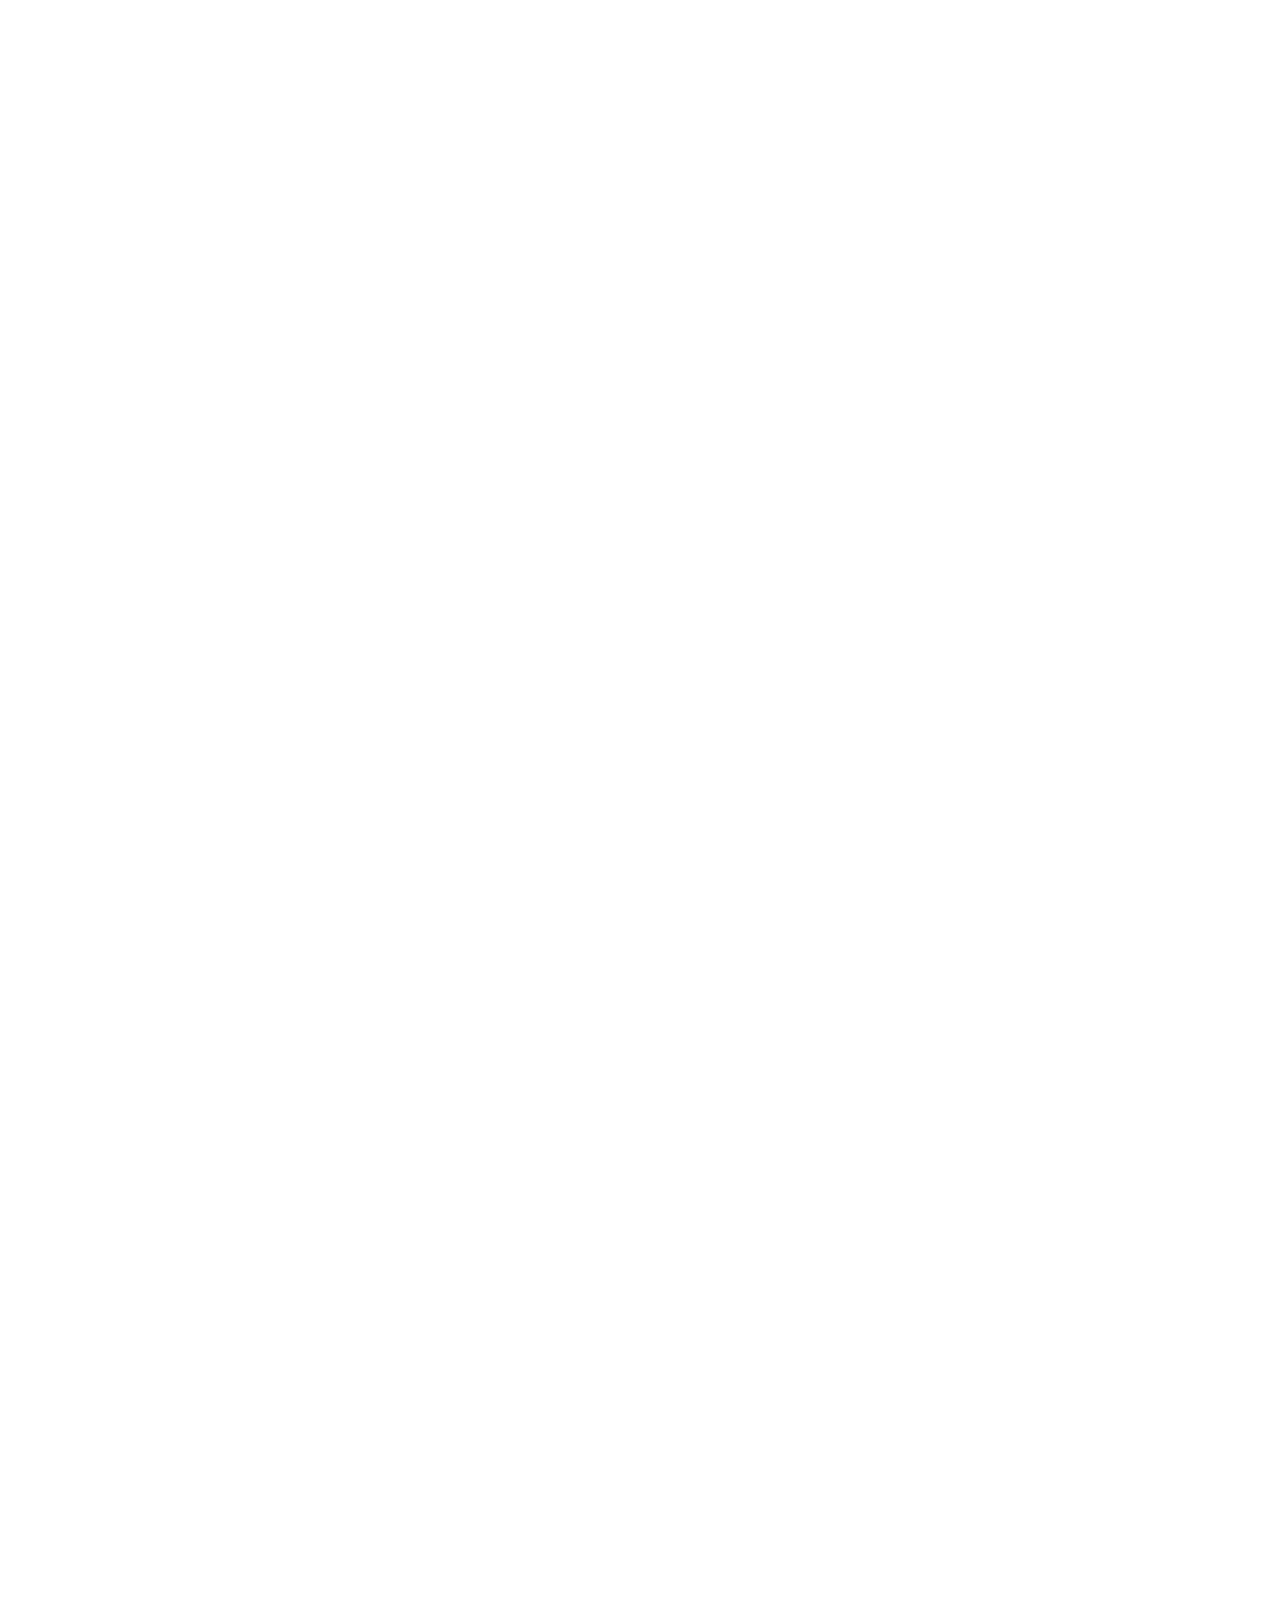
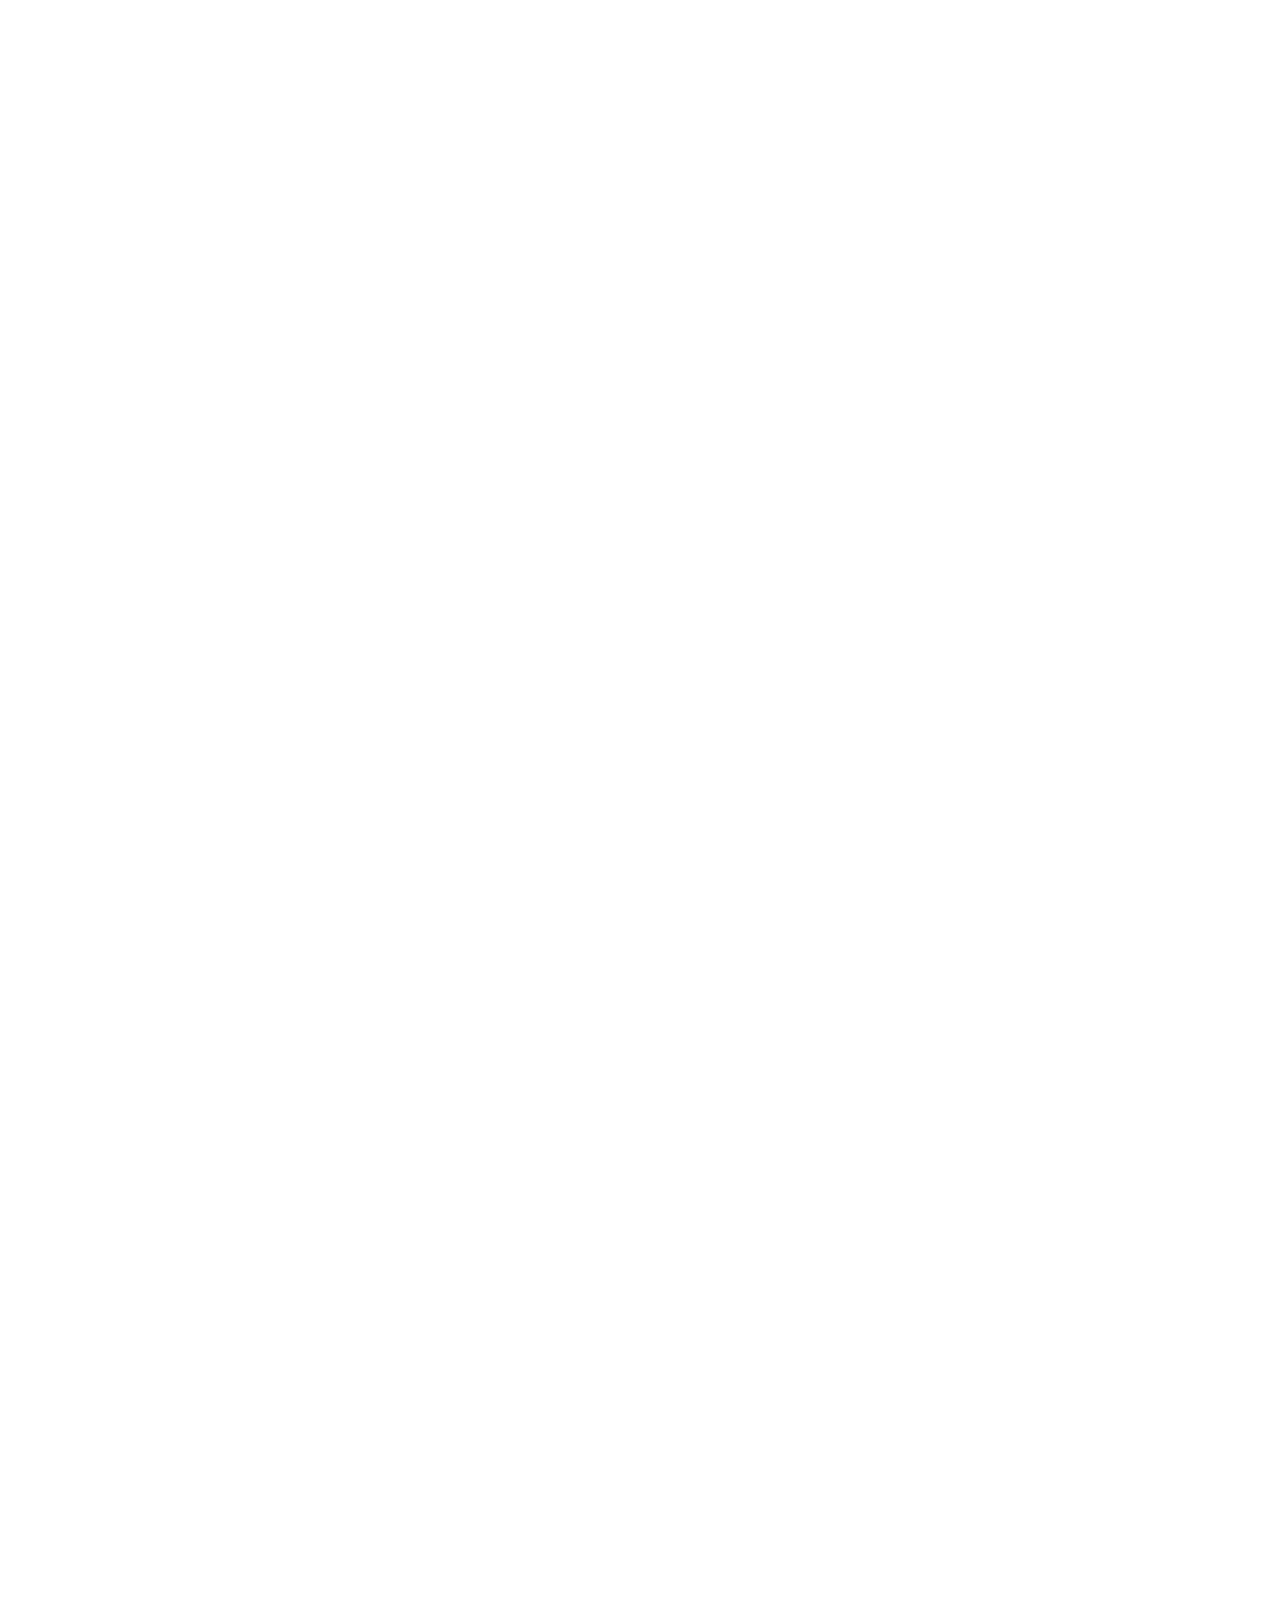
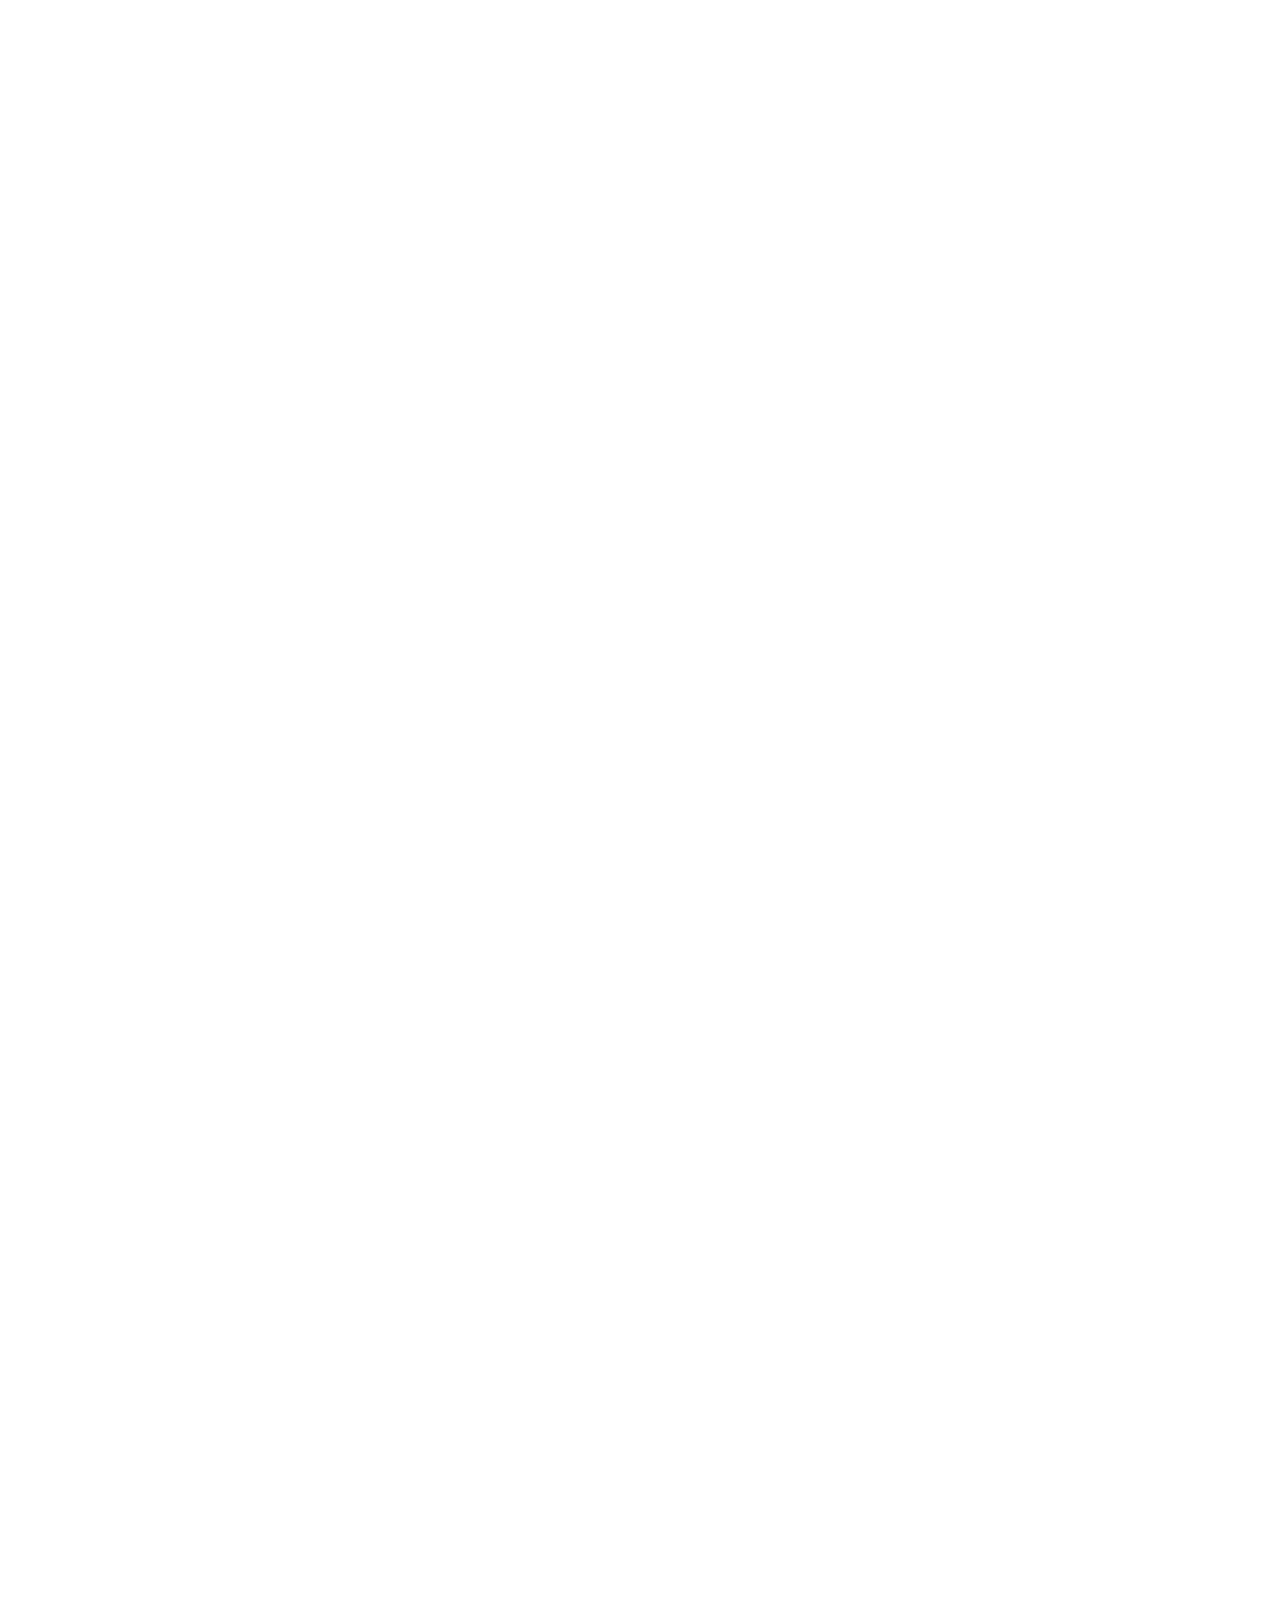
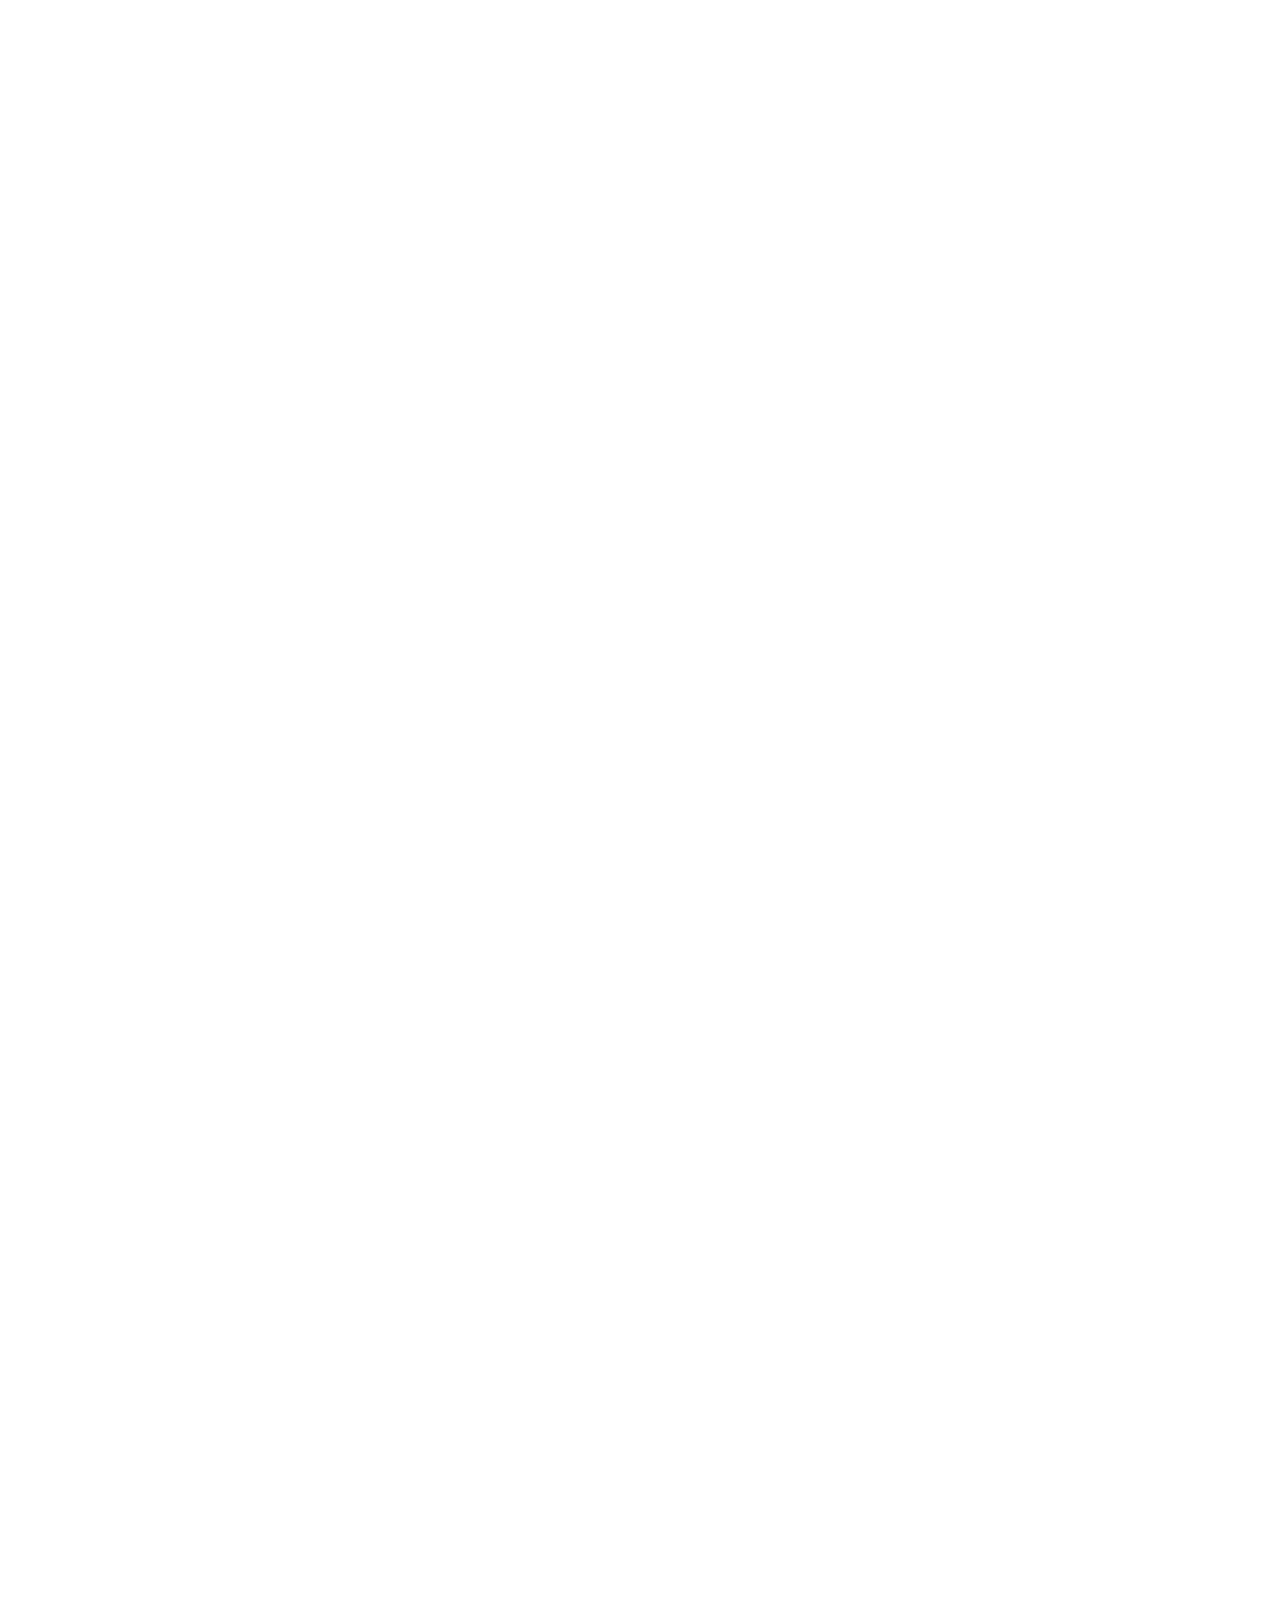
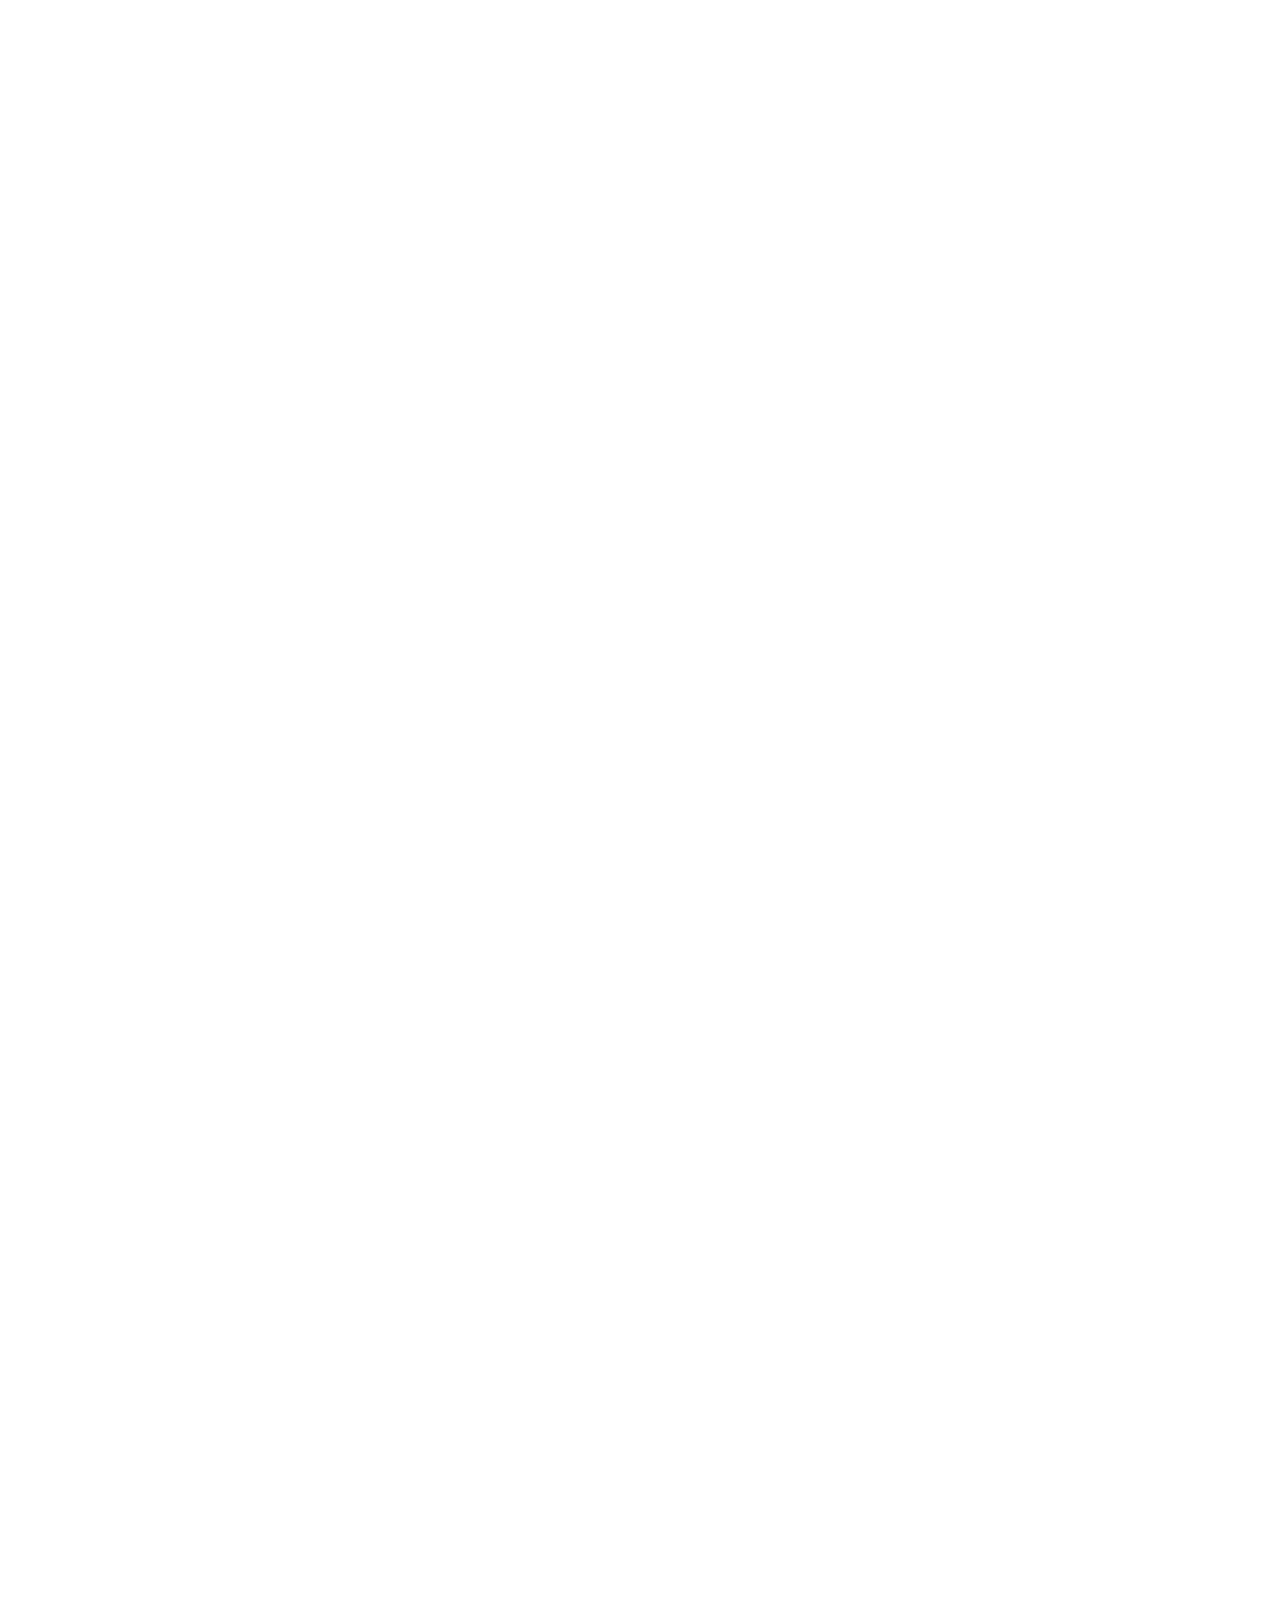
==== commit 680f1469: "Add files via upload" ====
--- a/Fauna.html
+++ b/Fauna.html
@@ -13,6 +13,16 @@
 <body>
     <div class="navbar">
         <a href="index.html">Back</a>
+        <a href="">Top</a>
+        <input type="search" id="search">
+        <div id="searchResult">
+            <div class="bodyPart">
+                
+            </div>
+            <div class="arrow">
+    
+            </div>
+        </div>
     </div>
 
     <div class="topText">
@@ -21,7 +31,7 @@
 
     <div class="part">
         <div class="part_left">
-            <img src="images/ampeel.webp" alt="cuddlefish">
+            <img src="images/fauna/ampeel.webp" alt="fauna">
         </div>
         <div class="part_right">
             <p class="name">Ampeel</p>
@@ -33,7 +43,7 @@
     <div class="divider"></div>
     <div class="part mirrorX">
         <div class="part_left">
-            <img class="mirrorX" src="images/biter.webp" alt="cuddlefish">
+            <img class="mirrorX" src="images/fauna/biter.webp" alt="fauna">
         </div>
         <div class="part_right mirrorX">
             <p class="name">Biter</p>
@@ -45,7 +55,7 @@
     <div class="divider"></div>
     <div class="part">
         <div class="part_left">
-            <img src="images/blighter.webp" alt="cuddlefish">
+            <img src="images/fauna/blighter.webp" alt="fauna">
         </div>
         <div class="part_right">
             <p class="name">Blighter</p>
@@ -57,7 +67,7 @@
     <div class="divider"></div>
     <div class="part mirrorX">
         <div class="part_left">
-            <img class="mirrorX" src="images/boneshark.webp" alt="cuddlefish">
+            <img class="mirrorX" src="images/fauna/boneshark.webp" alt="fauna">
         </div>
         <div class="part_right mirrorX">
             <p class="name">Boneshark</p>
@@ -69,7 +79,7 @@
     <div class="divider"></div>
     <div class="part">
         <div class="part_left">
-            <img src="images/crabsnake.webp" alt="cuddlefish">
+            <img src="images/fauna/crabsnake.webp" alt="fauna">
         </div>
         <div class="part_right">
             <p class="name">Crabsnake</p>
@@ -81,7 +91,7 @@
     <div class="divider"></div>
     <div class="part mirrorX">
         <div class="part_left">
-            <img class="mirrorX" src="images/crabsquid.webp" alt="cuddlefish">
+            <img class="mirrorX" src="images/fauna/crabsquid.webp" alt="fauna">
         </div>
         <div class="part_right mirrorX">
             <p class="name">Crabsquid</p>
@@ -93,7 +103,7 @@
     <div class="divider"></div>
     <div class="part">
         <div class="part_left">
-            <img src="images/crashfish.webp" alt="cuddlefish">
+            <img src="images/fauna/crashfish.webp" alt="fauna">
         </div>
         <div class="part_right">
             <p class="name">Crashfish</p>
@@ -105,7 +115,7 @@
     <div class="divider"></div>
     <div class="part mirrorX">
         <div class="part_left">
-            <img class="mirrorX" src="images/lavalizard.webp" alt="cuddlefish">
+            <img class="mirrorX" src="images/fauna/lavalizard.webp" alt="fauna">
         </div>
         <div class="part_right mirrorX">
             <p class="name">Lava Lizard</p>
@@ -117,7 +127,7 @@
     <div class="divider"></div>
     <div class="part">
         <div class="part_left">
-            <img src="images/mesmer.webp" alt="cuddlefish">
+            <img src="images/fauna/mesmer.webp" alt="fauna">
         </div>
         <div class="part_right">
             <p class="name">Mesmer</p>
@@ -129,7 +139,7 @@
     <div class="divider"></div>
     <div class="part mirrorX">
         <div class="part_left">
-            <img class="mirrorX" src="images/riverprowler.webp" alt="cuddlefish">
+            <img class="mirrorX" src="images/fauna/riverprowler.webp" alt="fauna">
         </div>
         <div class="part_right mirrorX">
             <p class="name">River Prowler</p>
@@ -141,7 +151,7 @@
     <div class="divider"></div>
     <div class="part">
         <div class="part_left">
-            <img src="images/sandshark.webp" alt="cuddlefish">
+            <img src="images/fauna/sandshark.webp" alt="fauna">
         </div>
         <div class="part_right">
             <p class="name">Sand Shark</p>
@@ -153,7 +163,7 @@
     <div class="divider"></div>
     <div class="part mirrorX">
         <div class="part_left">
-            <img class="mirrorX" src="images/stalker.webp" alt="cuddlefish">
+            <img class="mirrorX" src="images/fauna/stalker.webp" alt="fauna">
         </div>
         <div class="part_right mirrorX">
             <p class="name">Stalker</p>
@@ -165,7 +175,7 @@
     <div class="divider"></div>
     <div class="part">
         <div class="part_left">
-            <img src="images/warper.webp" alt="cuddlefish">
+            <img src="images/fauna/warper.webp" alt="fauna">
         </div>
         <div class="part_right">
             <p class="name">Warper</p>
@@ -179,7 +189,7 @@
     <div class="divider"></div>
     <div class="part mirrorX">
         <div class="part_left">
-            <img class="mirrorX" src="images/Subnautica Cuddlefish complete.png" alt="cuddlefish">
+            <img class="mirrorX" src="images/fauna/bladderfish.webp" alt="fauna">
         </div>
         <div class="part_right mirrorX">
             <p class="name">Bladderfish</p>
@@ -191,7 +201,7 @@
     <div class="divider"></div>
     <div class="part">
         <div class="part_left">
-            <img class="mirrorXImg" src="images/Subnautica Cuddlefish complete.png" alt="cuddlefish">
+            <img class="mirrorXImg" src="images/fauna/boomerang.webp" alt="fauna">
         </div>
         <div class="part_right">
             <p class="name">Boomerang</p>
@@ -202,7 +212,7 @@
     <div class="divider"></div>
     <div class="part mirrorX">
         <div class="part_left">
-            <img class="mirrorX" src="images/Subnautica Cuddlefish complete.png" alt="cuddlefish">
+            <img class="mirrorX" src="images/fauna/crimsonray.webp" alt="fauna">
         </div>
         <div class="part_right mirrorX">
             <p class="name">Crimson Ray</p>
@@ -213,7 +223,7 @@
     <div class="divider"></div>
     <div class="part">
         <div class="part_left">
-            <img src="images/Subnautica Cuddlefish complete.png" alt="cuddlefish">
+            <img src="images/fauna/cuddlefish.webp" alt="fauna">
         </div>
         <div class="part_right">
             <p class="name">Cuddlefish</p>
@@ -225,7 +235,7 @@
     <div class="divider"></div>
     <div class="part mirrorX">
         <div class="part_left">
-            <img class="mirrorX" src="images/Subnautica Cuddlefish complete.png" alt="cuddlefish">
+            <img class="mirrorX" src="images/fauna/eyeye.webp" alt="fauna">
         </div>
         <div class="part_right mirrorX">
             <p class="name">Eyeye</p>
@@ -236,7 +246,7 @@
     <div class="divider"></div>
     <div class="part">
         <div class="part_left">
-            <img src="images/Subnautica Cuddlefish complete.png" alt="cuddlefish">
+            <img src="images/fauna/garryfish.webp" alt="fauna">
         </div>
         <div class="part_right">
             <p class="name">Garryfish</p>
@@ -247,7 +257,7 @@
     <div class="divider"></div>
     <div class="part mirrorX">
         <div class="part_left">
-            <img class="mirrorX" src="images/Subnautica Cuddlefish complete.png" alt="cuddlefish">
+            <img class="mirrorX" src="images/fauna/gasopod.webp" alt="fauna">
         </div>
         <div class="part_right mirrorX">
             <p class="name">Gasopod</p>
@@ -259,7 +269,7 @@
     <div class="divider"></div>
     <div class="part">
         <div class="part_left">
-            <img src="images/Subnautica Cuddlefish complete.png" alt="cuddlefish">
+            <img src="images/fauna/ghostray.webp" alt="fauna">
         </div>
         <div class="part_right">
             <p class="name">Ghostray</p>
@@ -270,7 +280,7 @@
     <div class="divider"></div>
     <div class="part mirrorX">
         <div class="part_left">
-            <img class="mirrorX" src="images/Subnautica Cuddlefish complete.png" alt="cuddlefish">
+            <img class="mirrorX" src="images/fauna/holefish.webp" alt="fauna">
         </div>
         <div class="part_right mirrorX">
             <p class="name">Holefish</p>
@@ -281,7 +291,7 @@
     <div class="divider"></div>
     <div class="part">
         <div class="part_left">
-            <img src="images/Subnautica Cuddlefish complete.png" alt="cuddlefish">
+            <img src="images/fauna/hoopfish.webp" alt="fauna">
         </div>
         <div class="part_right">
             <p class="name">Hoopfish</p>
@@ -292,7 +302,7 @@
     <div class="divider"></div>
     <div class="part mirrorX">
         <div class="part_left">
-            <img class="mirrorX" src="images/Subnautica Cuddlefish complete.png" alt="cuddlefish">
+            <img class="mirrorX" src="images/fauna/hoverfish.webp" alt="fauna">
         </div>
         <div class="part_right mirrorX">
             <p class="name">Hoverfish</p>
@@ -303,7 +313,7 @@
     <div class="divider"></div>
     <div class="part">
         <div class="part_left">
-            <img src="images/Subnautica Cuddlefish complete.png" alt="cuddlefish">
+            <img src="images/fauna/jellyray.webp" alt="fauna">
         </div>
         <div class="part_right">
             <p class="name">Jellyray</p>
@@ -314,7 +324,7 @@
     <div class="divider"></div>
     <div class="part mirrorX">
         <div class="part_left">
-            <img class="mirrorX" src="images/Subnautica Cuddlefish complete.png" alt="cuddlefish">
+            <img class="mirrorX" src="images/fauna/magmarang.webp" alt="fauna">
         </div>
         <div class="part_right mirrorX">
             <p class="name">Magmarang</p>
@@ -325,7 +335,7 @@
     <div class="divider"></div>
     <div class="part">
         <div class="part_left">
-            <img src="images/Subnautica Cuddlefish complete.png" alt="cuddlefish">
+            <img src="images/fauna/oculus.webp" alt="fauna">
         </div>
         <div class="part_right">
             <p class="name">Oculus</p>
@@ -337,7 +347,7 @@
     <div class="divider"></div>
     <div class="part mirrorX">
         <div class="part_left">
-            <img class="mirrorX" src="images/Subnautica Cuddlefish complete.png" alt="cuddlefish">
+            <img class="mirrorX" src="images/fauna/peeper.webp" alt="fauna">
         </div>
         <div class="part_right mirrorX">
             <p class="name">Peeper</p>
@@ -349,7 +359,7 @@
     <div class="divider"></div>
     <div class="part">
         <div class="part_left">
-            <img src="images/Subnautica Cuddlefish complete.png" alt="cuddlefish">
+            <img src="images/fauna/rabbitray.webp" alt="fauna">
         </div>
         <div class="part_right">
             <p class="name">Rabbitray</p>
@@ -360,7 +370,7 @@
     <div class="divider"></div>
     <div class="part mirrorX">
         <div class="part_left">
-            <img class="mirrorX" src="images/Subnautica Cuddlefish complete.png" alt="cuddlefish">
+            <img class="mirrorX" src="images/fauna/eyeye.webp" alt="fauna">
         </div>
         <div class="part_right mirrorX">
             <p class="name">Red Eyeye</p>
@@ -372,7 +382,7 @@
     <div class="divider"></div>
     <div class="part">
         <div class="part_left">
-            <img src="images/Subnautica Cuddlefish complete.png" alt="cuddlefish">
+            <img src="images/fauna/reginald.webp" alt="fauna">
         </div>
         <div class="part_right">
             <p class="name">Reginald</p>
@@ -383,7 +393,7 @@
     <div class="divider"></div>
     <div class="part mirrorX">
         <div class="part_left">
-            <img class="mirrorX" src="images/Subnautica Cuddlefish complete.png" alt="cuddlefish">
+            <img class="mirrorX" src="images/fauna/skyray.webp" alt="fauna">
         </div>
         <div class="part_right mirrorX">
             <p class="name">Skyray</p>
@@ -395,7 +405,7 @@
     <div class="divider"></div>
     <div class="part">
         <div class="part_left">
-            <img src="images/Subnautica Cuddlefish complete.png" alt="cuddlefish">
+            <img src="images/fauna/spadefish.webp" alt="fauna">
         </div>
         <div class="part_right">
             <p class="name">Spadefish</p>
@@ -406,7 +416,7 @@
     <div class="divider"></div>
     <div class="part mirrorX">
         <div class="part_left">
-            <img class="mirrorX" src="images/Subnautica Cuddlefish complete.png" alt="cuddlefish">
+            <img class="mirrorX" src="images/fauna/spinefish.webp" alt="fauna">
         </div>
         <div class="part_right mirrorX">
             <p class="name">Spinefish</p>
@@ -417,10 +427,10 @@
     <div class="divider"></div>
     <div class="part">
         <div class="part_left">
-            <img src="images/Subnautica Cuddlefish complete.png" alt="cuddlefish">
-        </div>
-        <div class="part_right">
-            <p class="name">Ameoboid</p>
+            <img src="images/fauna/amoeboid.webp" alt="fauna">
+        </div>
+        <div class="part_right">
+            <p class="name">Amoeboid</p>
             <p class="description">This immobile fauna species is only found in the Lost River biome.
                 It usually lives in small groupes.
                 Player can actually move them by grabbing them with the propulsion cannon.
@@ -430,7 +440,7 @@
     <div class="divider"></div>
     <div class="part mirrorX">
         <div class="part_left">
-            <img class="mirrorX" src="images/Subnautica Cuddlefish complete.png" alt="cuddlefish">
+            <img class="mirrorX" src="images/fauna/ancientfloater.webp" alt="fauna">
         </div>
         <div class="part_right mirrorX">
             <p class="name">Ancient Floater</p>
@@ -442,7 +452,7 @@
     <div class="divider"></div>
     <div class="part">
         <div class="part_left">
-            <img src="images/Subnautica Cuddlefish complete.png" alt="cuddlefish">
+            <img src="images/fauna/bleeder.webp" alt="fauna">
         </div>
         <div class="part_right">
             <p class="name">Bleeder</p>
@@ -455,7 +465,7 @@
     <div class="divider"></div>
     <div class="part mirrorX">
         <div class="part_left">
-            <img class="mirrorX" src="images/Subnautica Cuddlefish complete.png" alt="cuddlefish">
+            <img class="mirrorX" src="images/fauna/bloodcrawler.webp" alt="fauna">
         </div>
         <div class="part_right mirrorX">
             <p class="name">Blood Crawler</p>
@@ -467,7 +477,7 @@
     <div class="divider"></div>
     <div class="part">
         <div class="part_left">
-            <img src="images/Subnautica Cuddlefish complete.png" alt="cuddlefish">
+            <img src="images/fauna/cavecrawler.webp" alt="fauna">
         </div>
         <div class="part_right">
             <p class="name">Cave Crawler</p>
@@ -479,7 +489,7 @@
     <div class="divider"></div>
     <div class="part mirrorX">
         <div class="part_left">
-            <img class="mirrorX" src="images/Subnautica Cuddlefish complete.png" alt="cuddlefish">
+            <img class="mirrorX" src="images/fauna/floater.webp" alt="fauna">
         </div>
         <div class="part_right mirrorX">
             <p class="name">Floater</p>
@@ -491,7 +501,7 @@
     <div class="divider"></div>
     <div class="part">
         <div class="part_left">
-            <img src="images/Subnautica Cuddlefish complete.png" alt="cuddlefish">
+            <img src="images/fauna/lavalarva.webp" alt="fauna">
         </div>
         <div class="part_right">
             <p class="name">Lava Larva</p>
@@ -502,7 +512,7 @@
     <div class="divider"></div>
     <div class="part mirrorX">
         <div class="part_left">
-            <img class="mirrorX" src="images/Subnautica Cuddlefish complete.png" alt="cuddlefish">
+            <img class="mirrorX" src="images/fauna/rockgrub.webp" alt="fauna">
         </div>
         <div class="part_right mirrorX">
             <p class="name">Rockgrub</p>
@@ -513,7 +523,7 @@
     <div class="divider"></div>
     <div class="part">
         <div class="part_left">
-            <img src="images/Subnautica Cuddlefish complete.png" alt="cuddlefish">
+            <img src="images/fauna/shuttlebug.webp" alt="fauna">
         </div>
         <div class="part_right">
             <p class="name">Shuttlebug</p>
@@ -524,7 +534,7 @@
     <div class="divider"></div>
     <div class="part mirrorX">
         <div class="part_left">
-            <img class="mirrorX" src="images/Subnautica Cuddlefish complete.png" alt="cuddlefish">
+            <img class="mirrorX" src="images/fauna/ghostleviathan.webp" alt="fauna">
         </div>
         <div class="part_right mirrorX">
             <p class="name">Ghost Leviathan</p>
@@ -538,7 +548,7 @@
     <div class="divider"></div>
     <div class="part">
         <div class="part_left">
-            <img src="images/Subnautica Cuddlefish complete.png" alt="cuddlefish">
+            <img src="images/fauna/ghostleviathan.webp" alt="fauna">
         </div>
         <div class="part_right">
             <p class="name">Ghost Leviathan Juvenile</p>
@@ -550,7 +560,7 @@
     <div class="divider"></div>
     <div class="part mirrorX">
         <div class="part_left">
-            <img class="mirrorX" src="images/Subnautica Cuddlefish complete.png" alt="cuddlefish">
+            <img class="mirrorX" src="images/fauna/reaperleviathan.webp" alt="fauna">
         </div>
         <div class="part_right mirrorX">
             <p class="name">Reaper Leviathan</p>
@@ -563,7 +573,7 @@
     <div class="divider"></div>
     <div class="part">
         <div class="part_left">
-            <img src="images/Subnautica Cuddlefish complete.png" alt="cuddlefish">
+            <img src="images/fauna/reefback.webp" alt="fauna">
         </div>
         <div class="part_right">
             <p class="name">Reefback Leviathan</p>
@@ -575,7 +585,7 @@
     <div class="divider"></div>
     <div class="part mirrorX">
         <div class="part_left">
-            <img class="mirrorX" src="images/Subnautica Cuddlefish complete.png" alt="cuddlefish">
+            <img class="mirrorX" src="images/fauna/reefback.webp" alt="fauna">
         </div>
         <div class="part_right mirrorX">
             <p class="name">Reefback Leviathan Juvenile</p>
@@ -586,7 +596,7 @@
     <div class="divider"></div>
     <div class="part">
         <div class="part_left">
-            <img src="images/Subnautica Cuddlefish complete.png" alt="cuddlefish">
+            <img src="images/fauna/seadragon.webp" alt="fauna">
         </div>
         <div class="part_right">
             <p class="name">Sea Dragon Leviathan</p>
@@ -599,7 +609,7 @@
     <div class="divider"></div>
     <div class="part mirrorX">
         <div class="part_left">
-            <img class="mirrorX" src="images/Subnautica Cuddlefish complete.png" alt="cuddlefish">
+            <img class="mirrorX" src="images/fauna/emperorbaby.webp" alt="fauna">
         </div>
         <div class="part_right mirrorX">
             <p class="name">Sea Emperor Leviathan</p>
@@ -612,7 +622,7 @@
     <div class="divider"></div>
     <div class="part">
         <div class="part_left">
-            <img src="images/Subnautica Cuddlefish complete.png" alt="cuddlefish">
+            <img src="images/fauna/emperorbaby.webp" alt="fauna">
         </div>
         <div class="part_right">
             <p class="name">Sea Emperor Leviathan Baby</p>
@@ -625,7 +635,7 @@
     <div class="divider"></div>
     <div class="part mirrorX">
         <div class="part_left">
-            <img class="mirrorX" src="images/Subnautica Cuddlefish complete.png" alt="cuddlefish">
+            <img class="mirrorX" src="images/fauna/emperorbaby.webp" alt="fauna">
         </div>
         <div class="part_right mirrorX">
             <p class="name">Sea Emperor Leviathan Juvenile</p>
@@ -636,7 +646,7 @@
     <div class="divider"></div>
     <div class="part">
         <div class="part_left">
-            <img src="images/Subnautica Cuddlefish complete.png" alt="cuddlefish">
+            <img src="images/fauna/trader.webp" alt="fauna">
         </div>
         <div class="part_right">
             <p class="name">Sea Trader Leviathan</p>
@@ -648,6 +658,7 @@
     </div>
 
     <script src="Scripts/specialPages.js"></script>
+    <script src="Scripts/search.js"></script>
 </body>
 
 </html>--- a/Styles/StyleSpecialPages.css
+++ b/Styles/StyleSpecialPages.css
@@ -18,7 +18,7 @@
     width: 100%;
     height: 350px;
 
-    background-color: aquamarine;
+    background-image: url("../images/background.jpg");
 }
 .topText > p{
     width: 80%;
@@ -75,10 +75,15 @@
 .divider {
     width: 100%;
     height: 20px;
-    background-color: rgb(50, 185, 140);
+    /*background-color: rgb(50, 185, 140);*/
+    background-image: url("../images/divider.png");
+    background-size: contain;
 }
 
 .navbar{
+    display: flex;
+    align-items: center;
+    gap: 2%;
     position: sticky;
 
     width: 100%;
@@ -98,17 +103,42 @@
     text-decoration: none;
     color: initial;
 
-    position: absolute;
-
-    top: 25%;
-    left: 2%;
-
     font-size: 20px;
     background-color: aliceblue;
     width: fit-content;
+    margin-left: 2%;
 }
 .mirrorX {
     transform: scaleX(-1);
+}
+
+#search{
+    color: black;
+}
+
+#searchResult{
+    position: absolute;
+    top: -200px;
+    left: 50%;
+    display: flex;
+    flex-direction: column;
+
+    width: 40%;
+    height: 500%;
+    background-image: url("../images/pda.webp");
+}
+#searchResult > .bodyPart{
+    padding-left: 5px;
+    overflow-y: scroll;
+}
+#searchResult > .arrow{
+    position: absolute;
+    top: 100%;
+    left: 25%;
+    width: 50%;
+    height: 45px;
+
+    background-color: aquamarine;
 }
 
 @media (max-width: 700px){
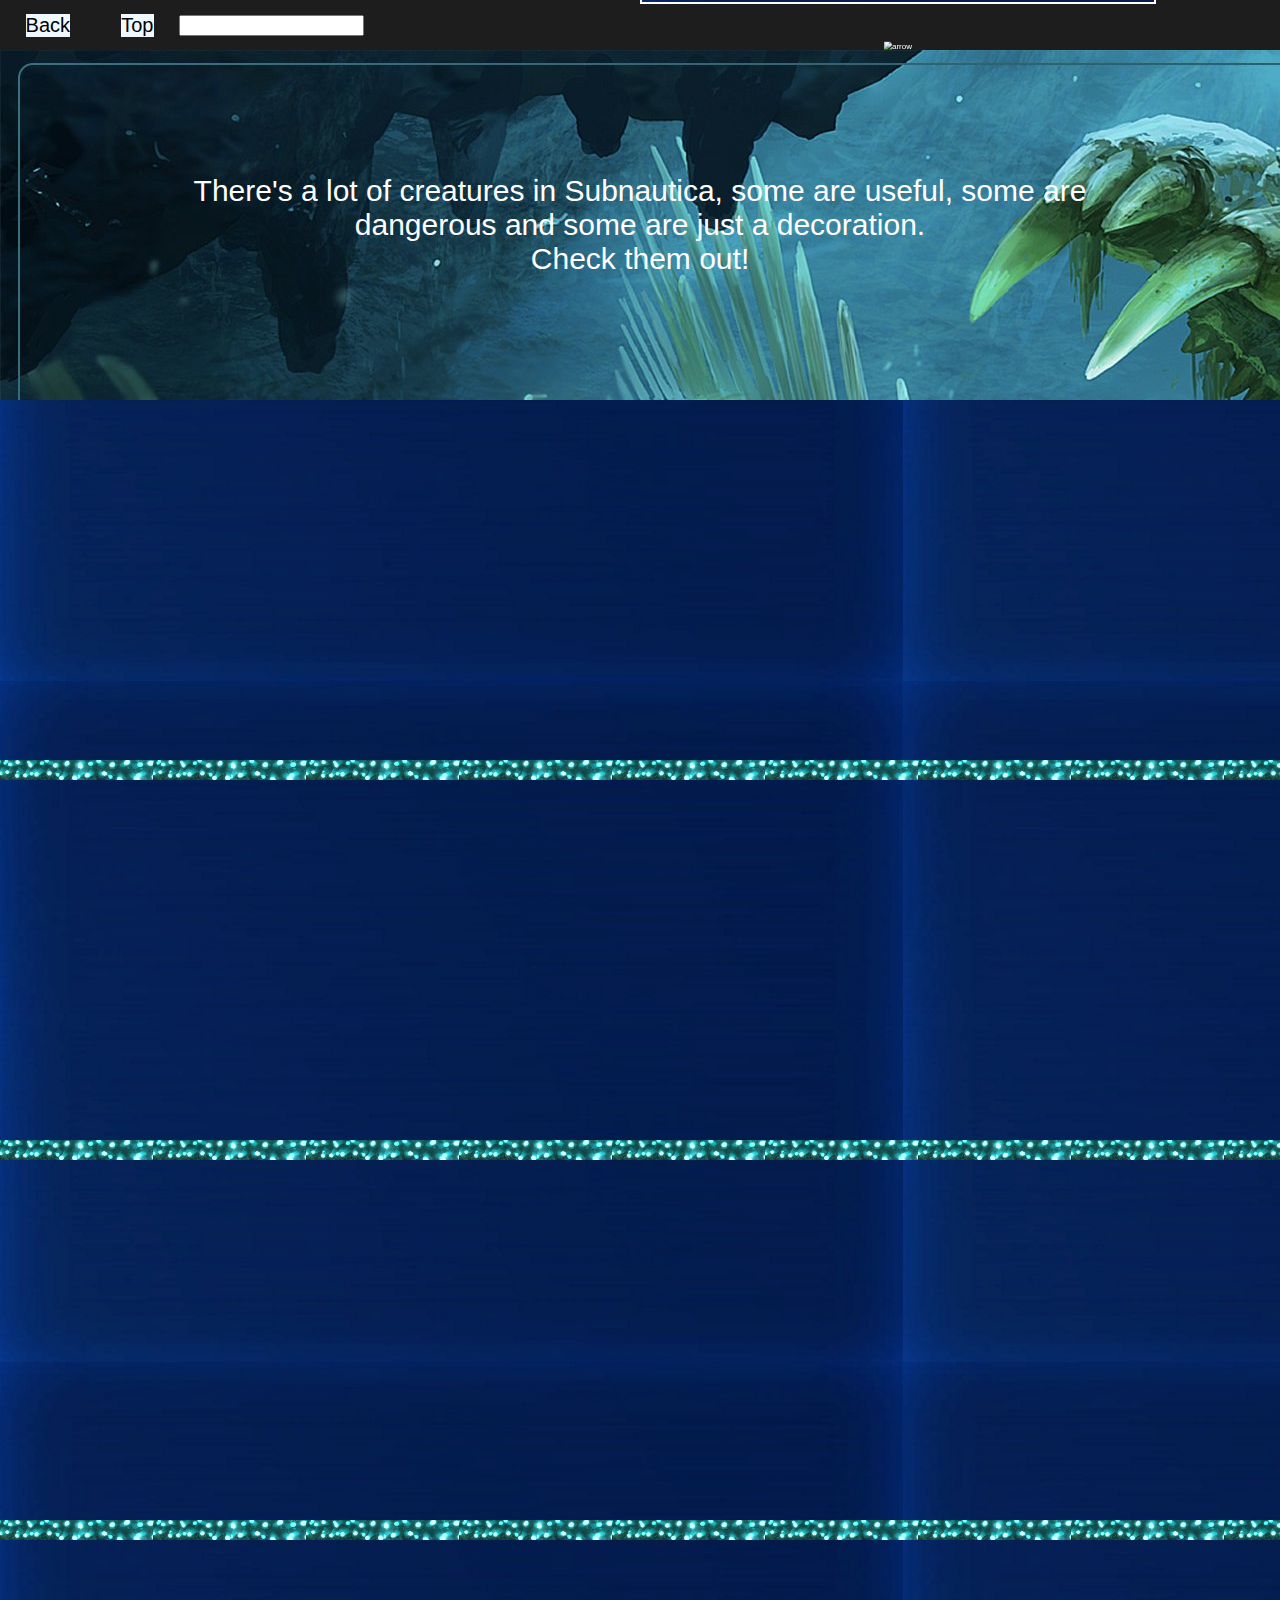
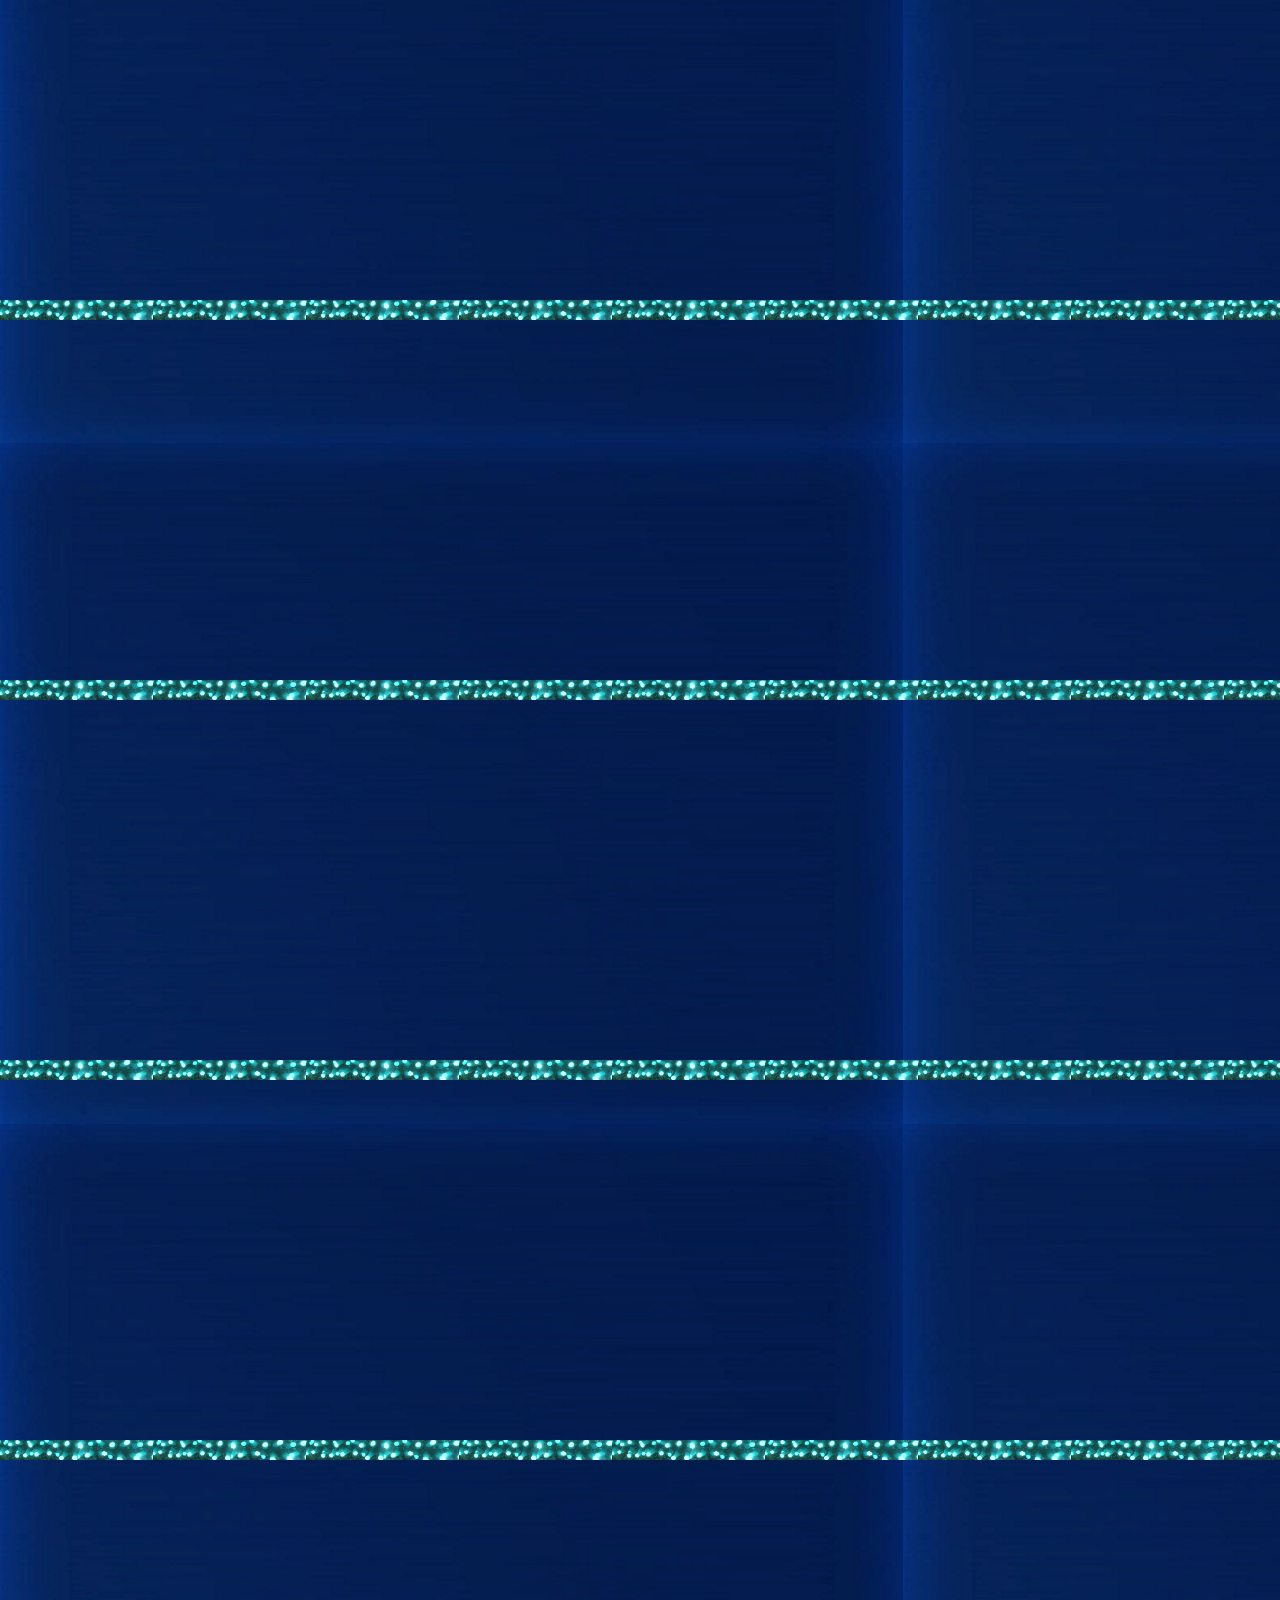
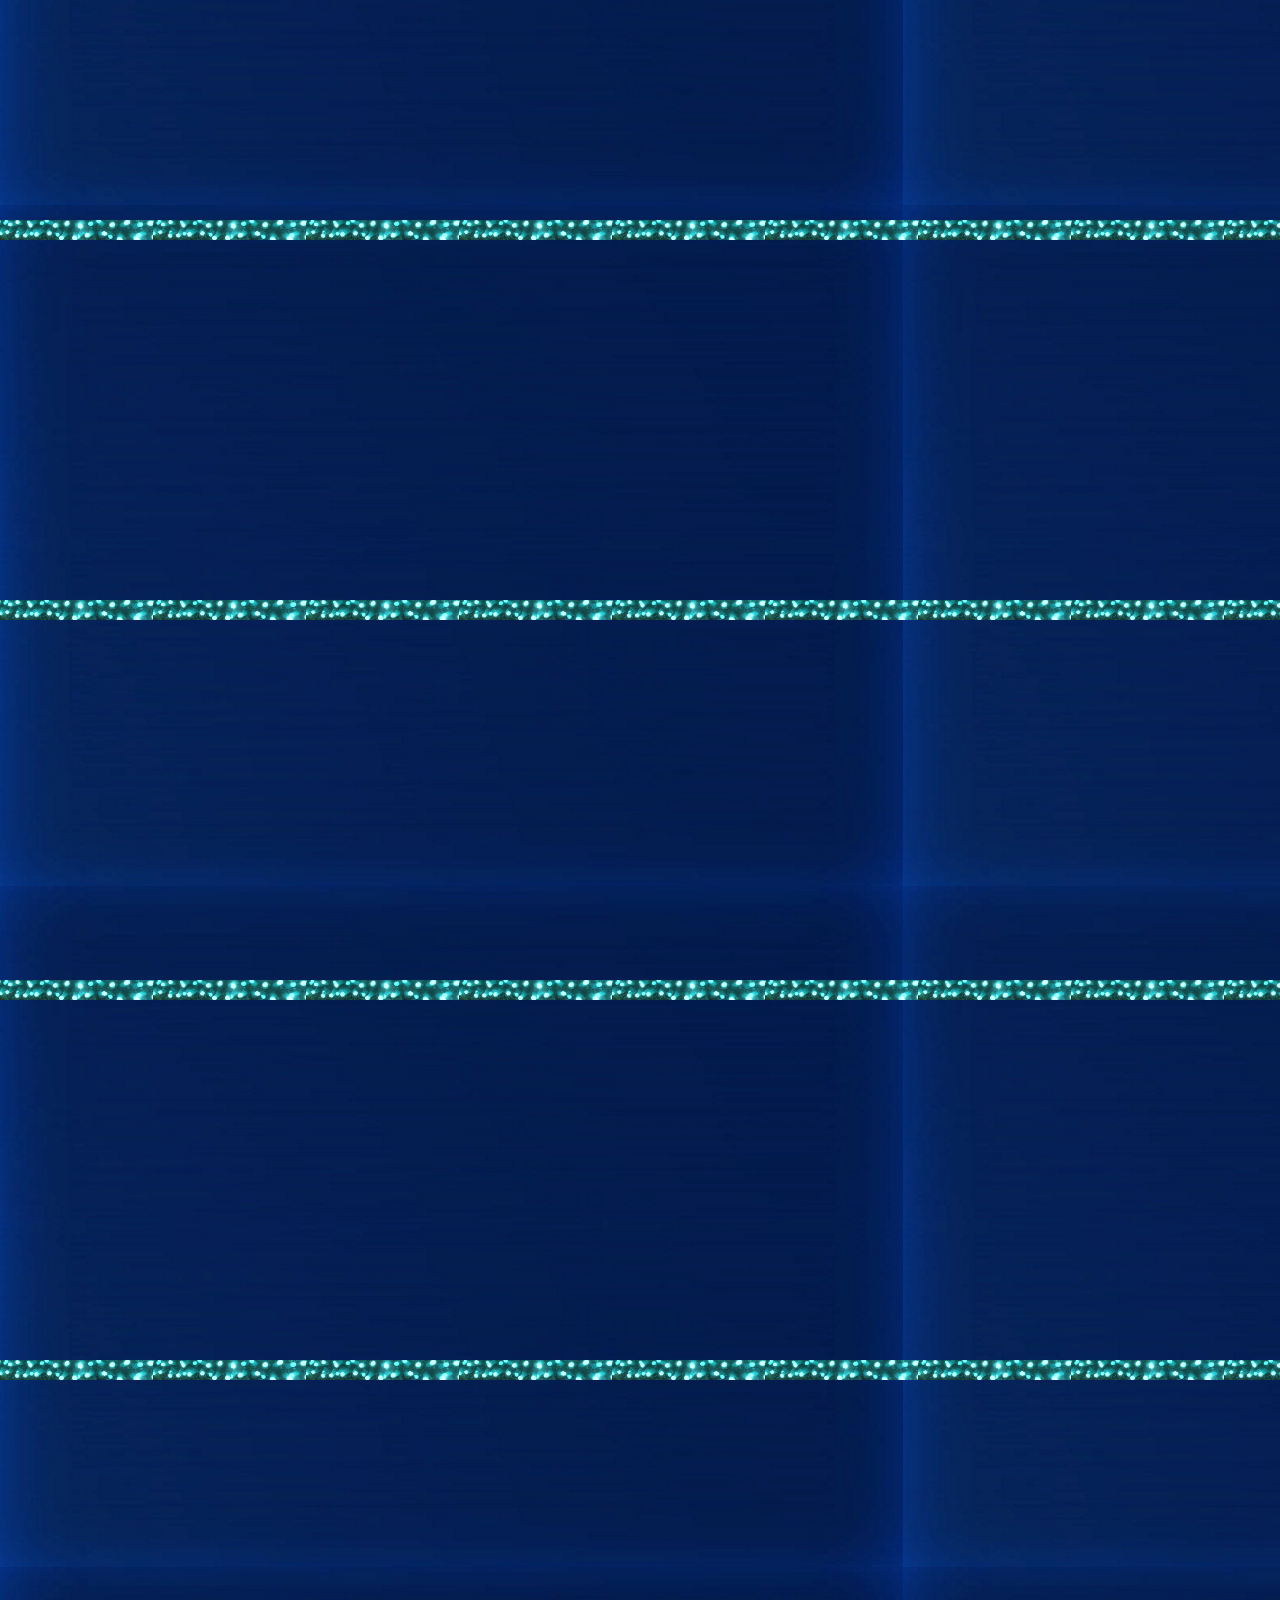
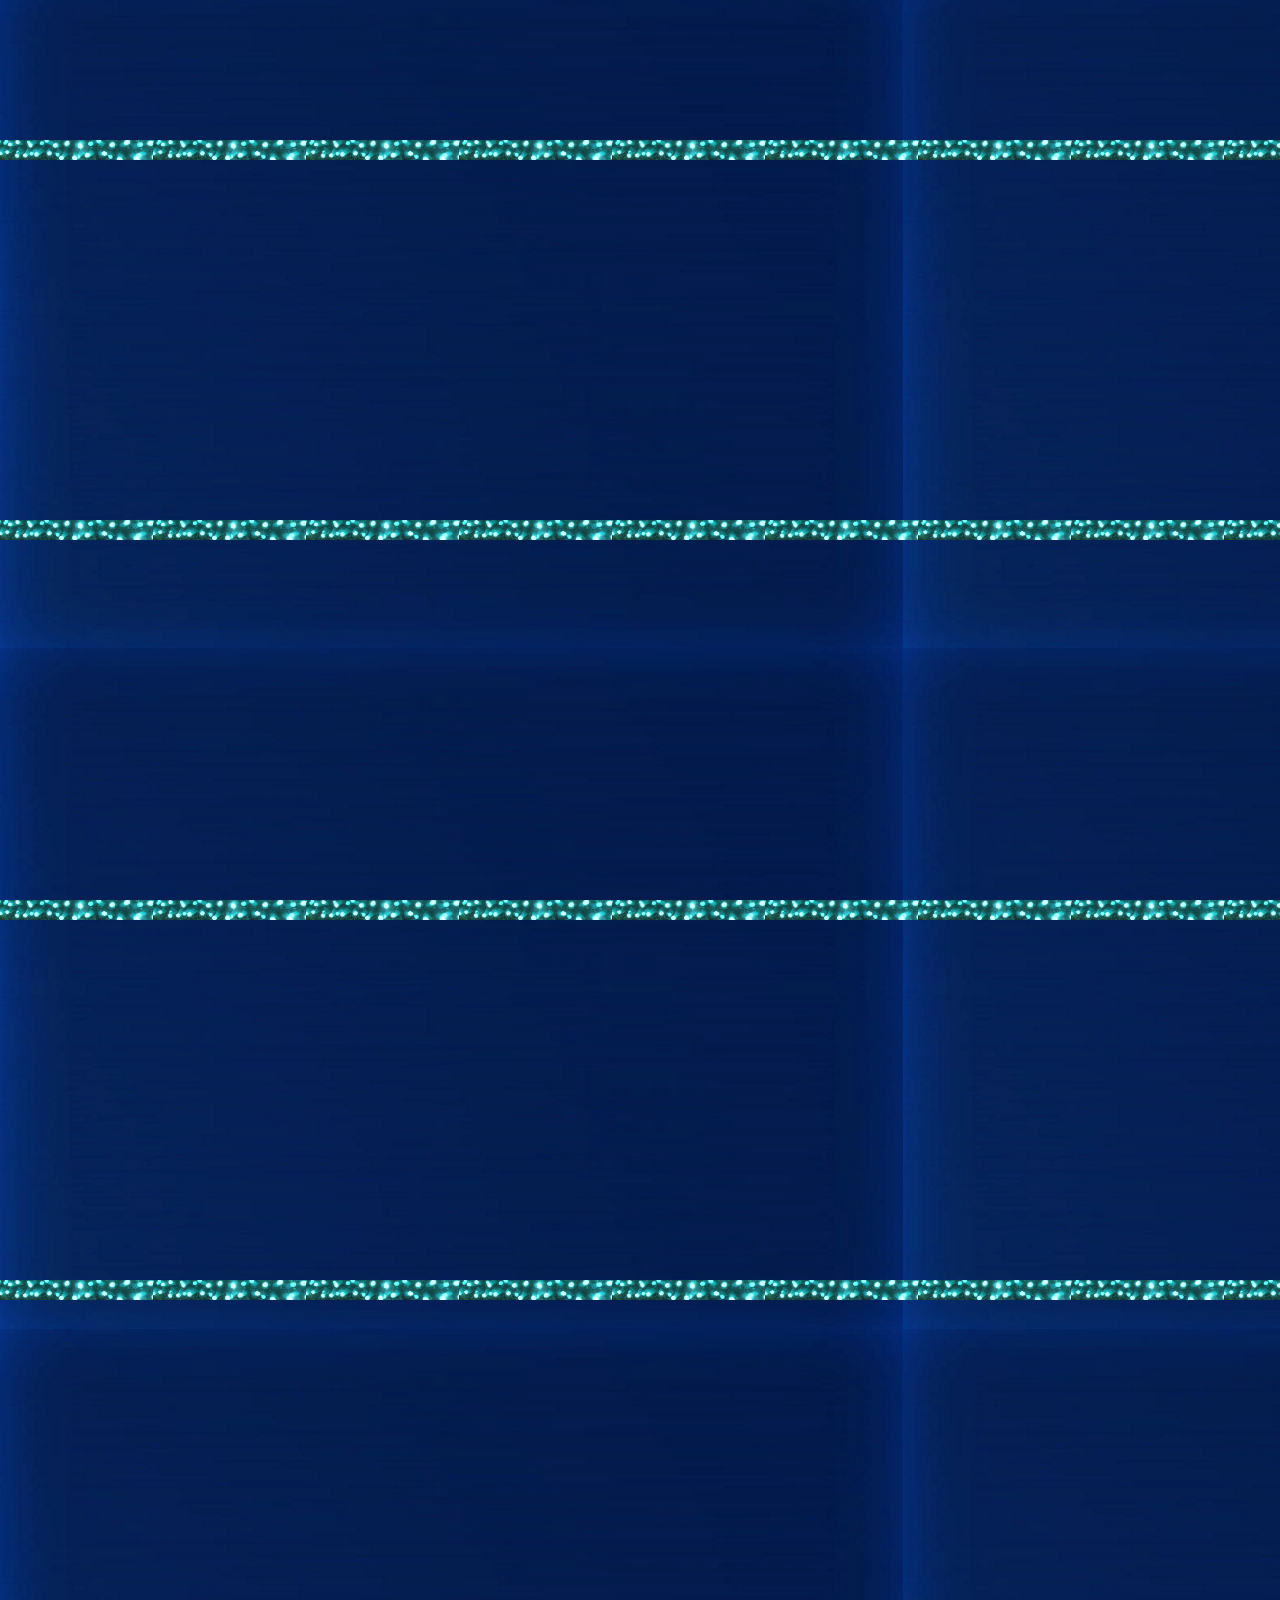
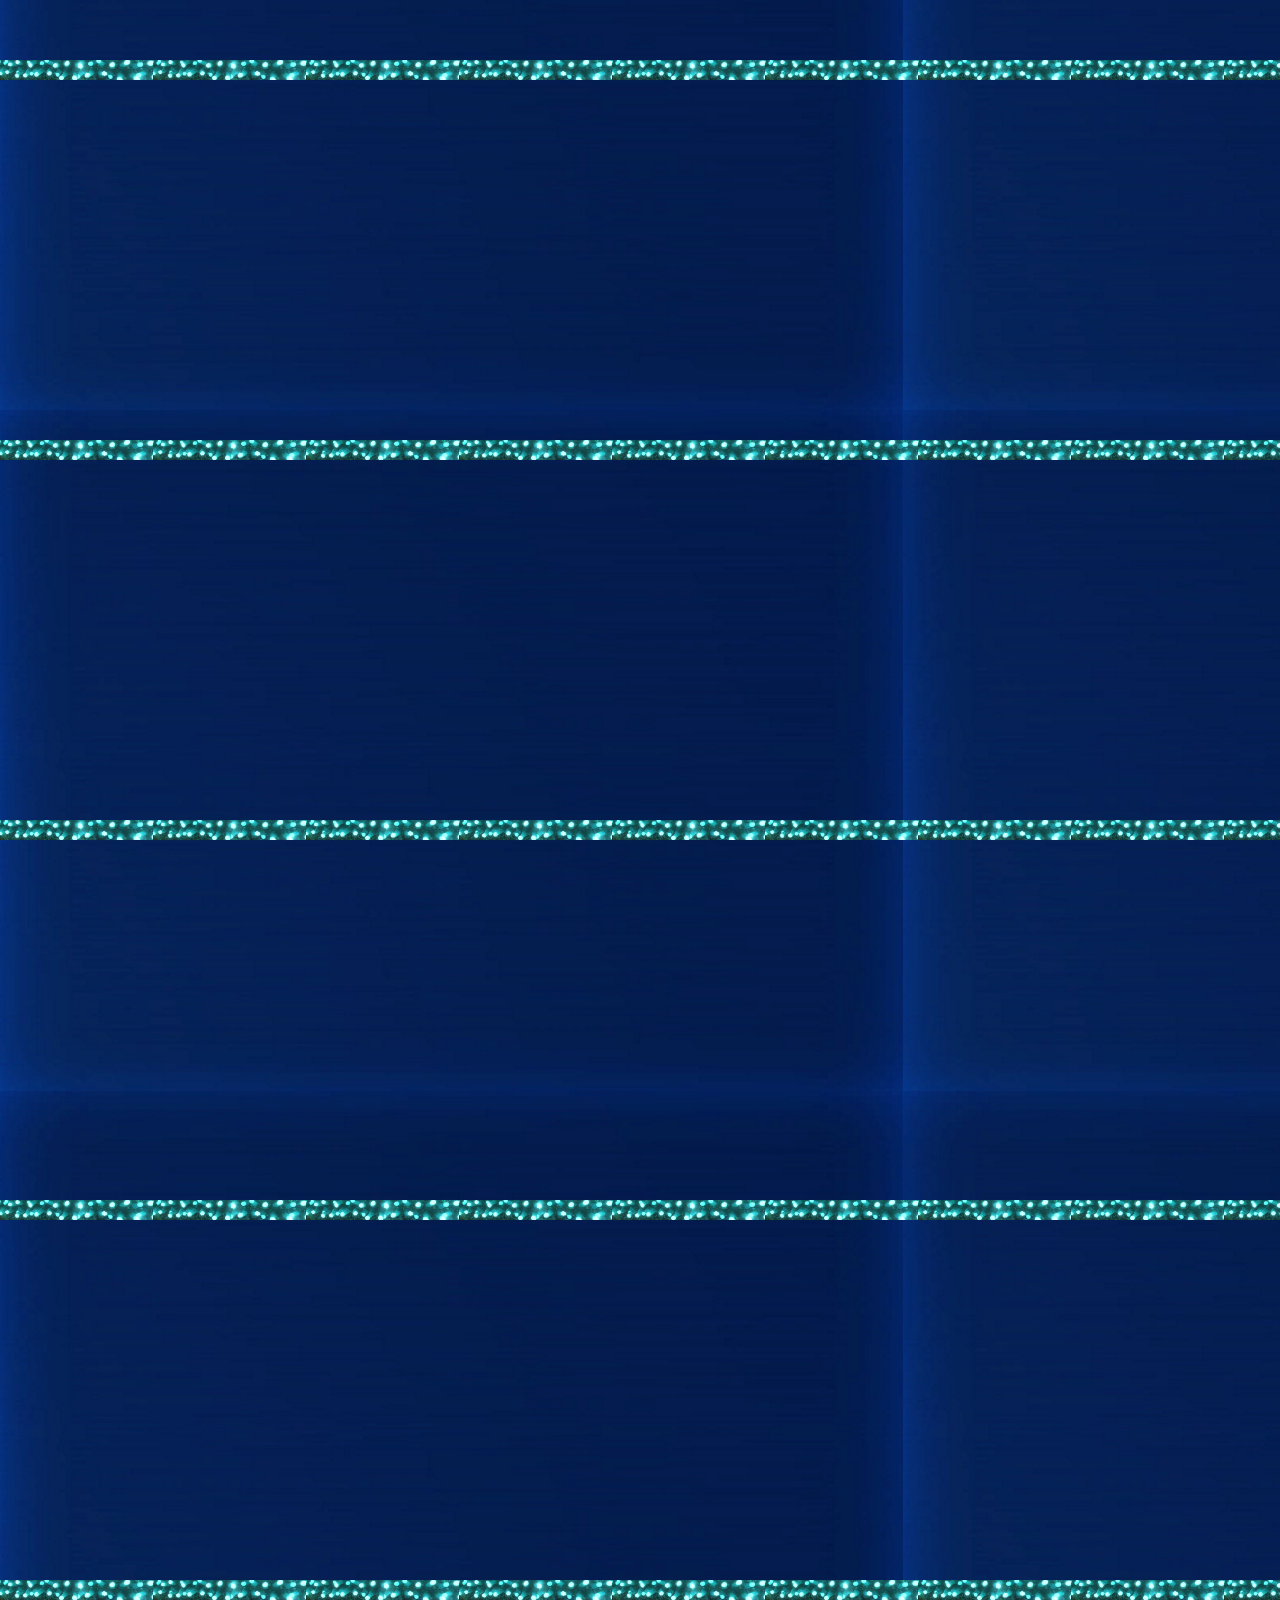
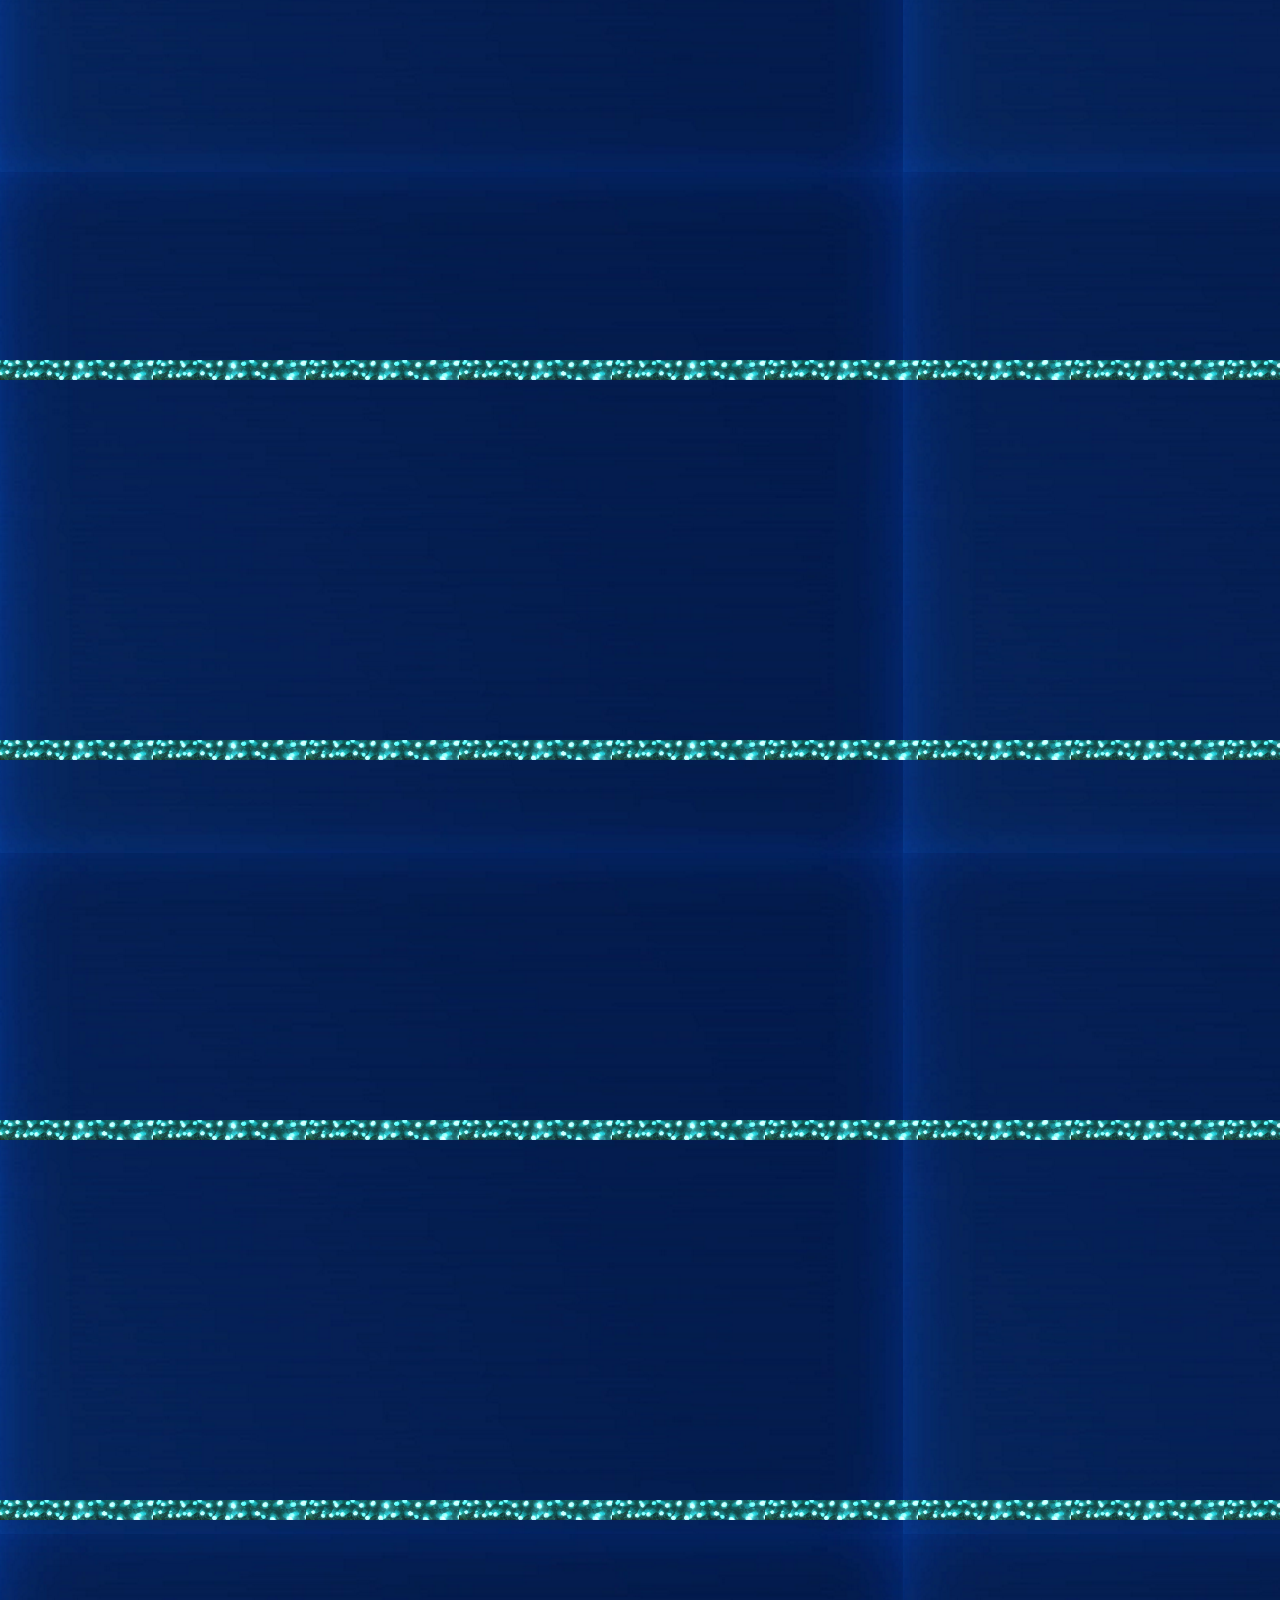
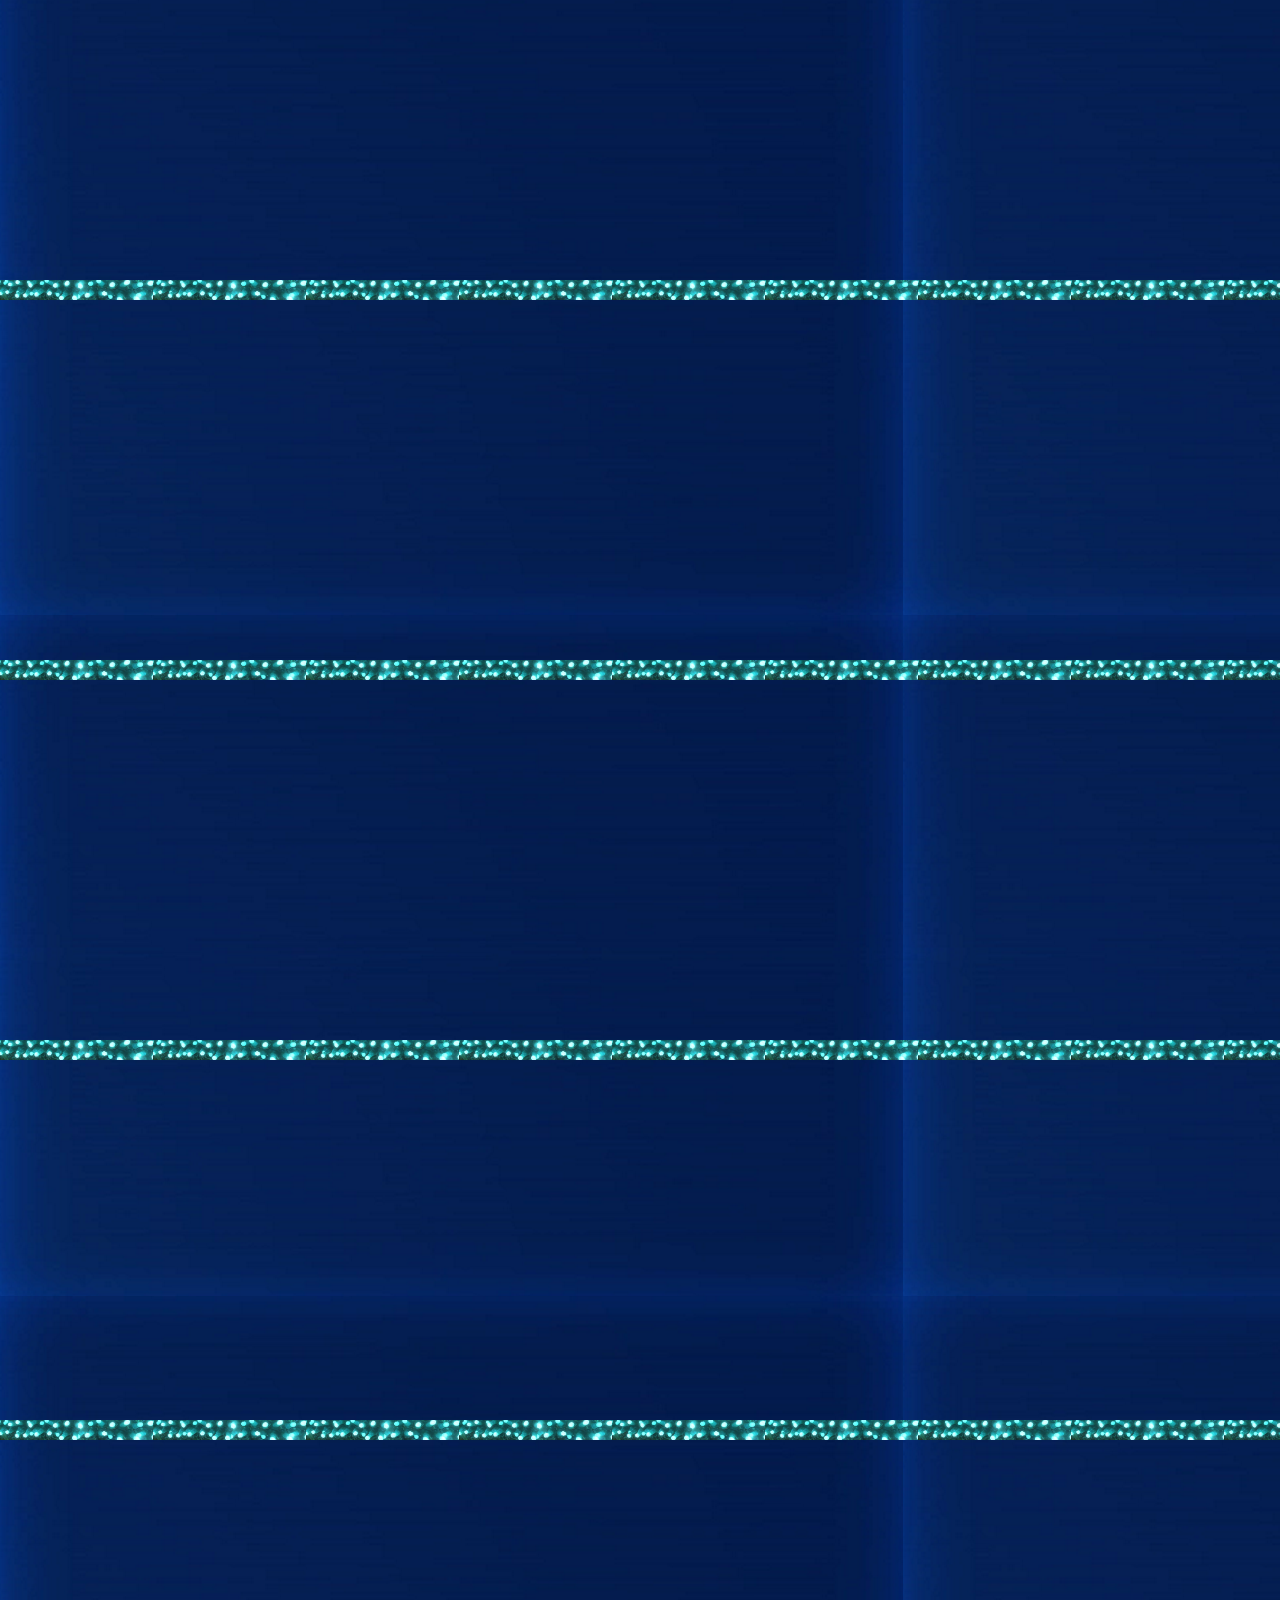
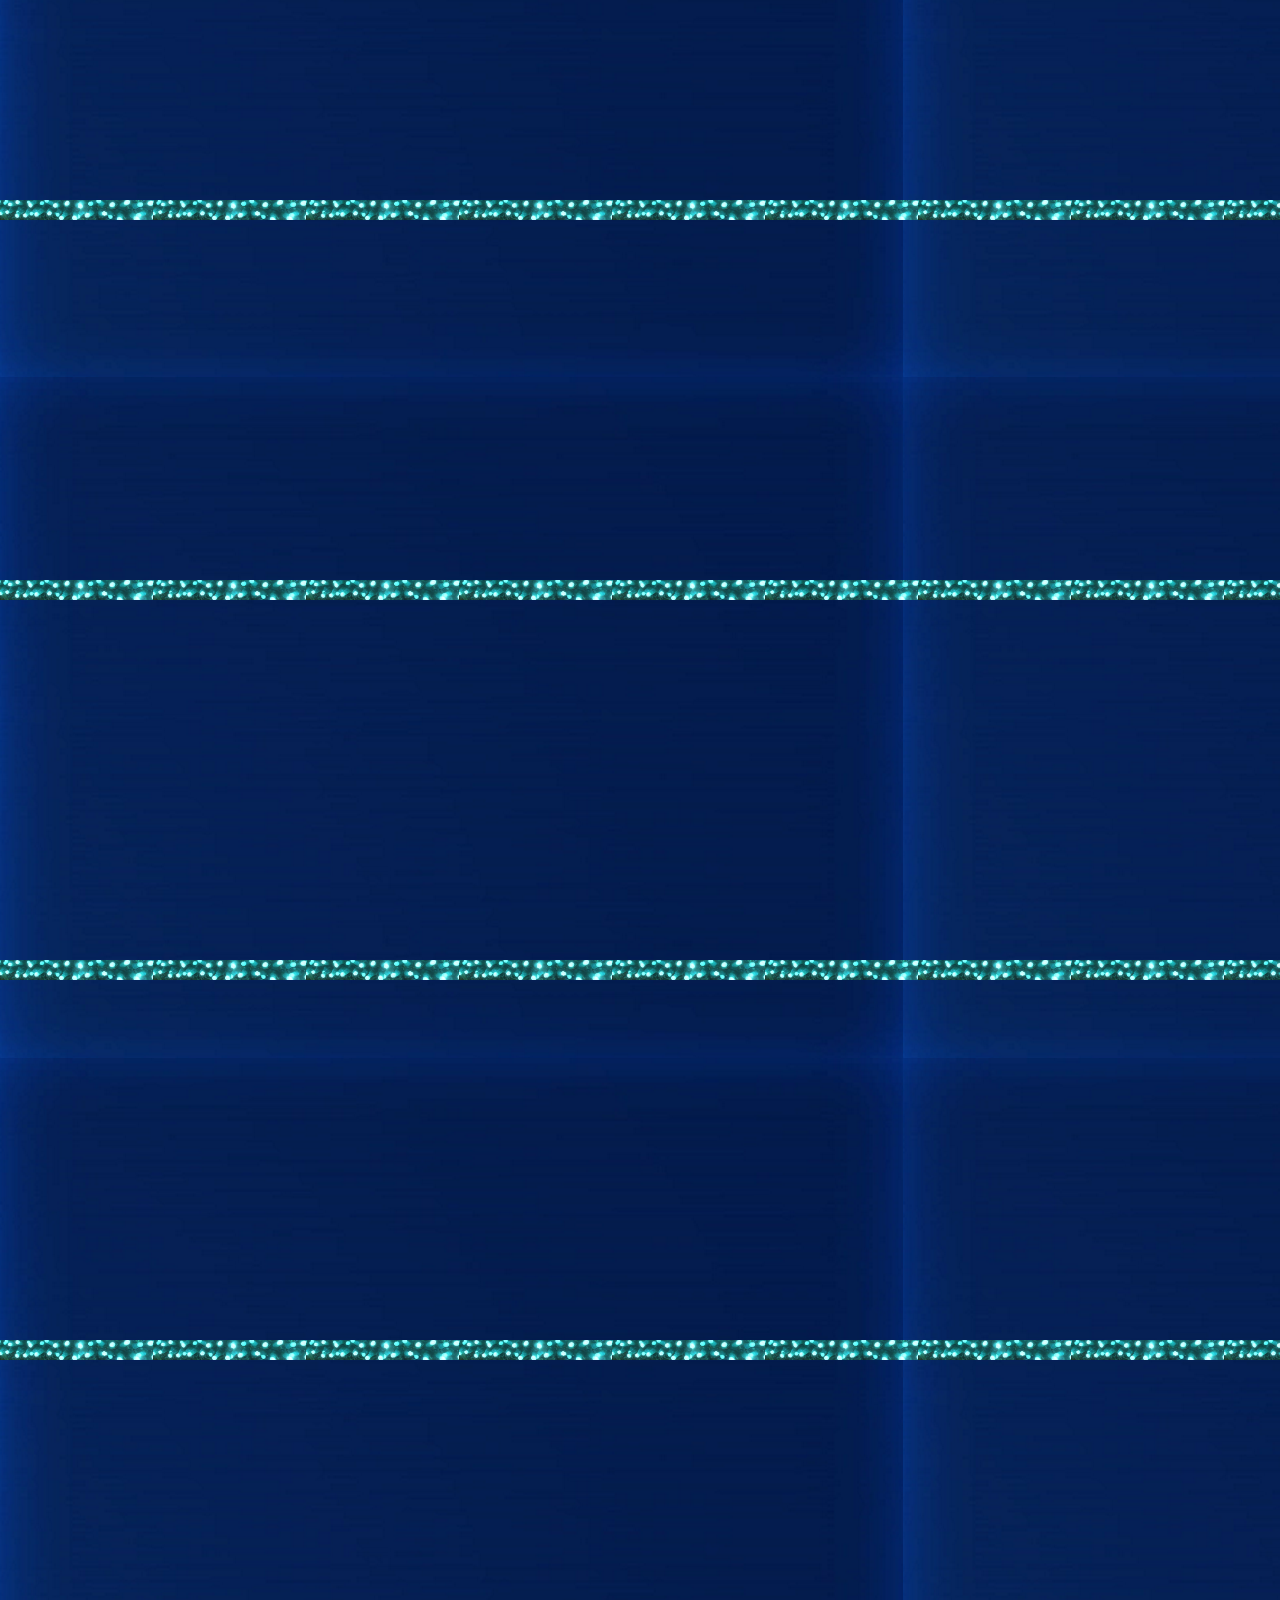
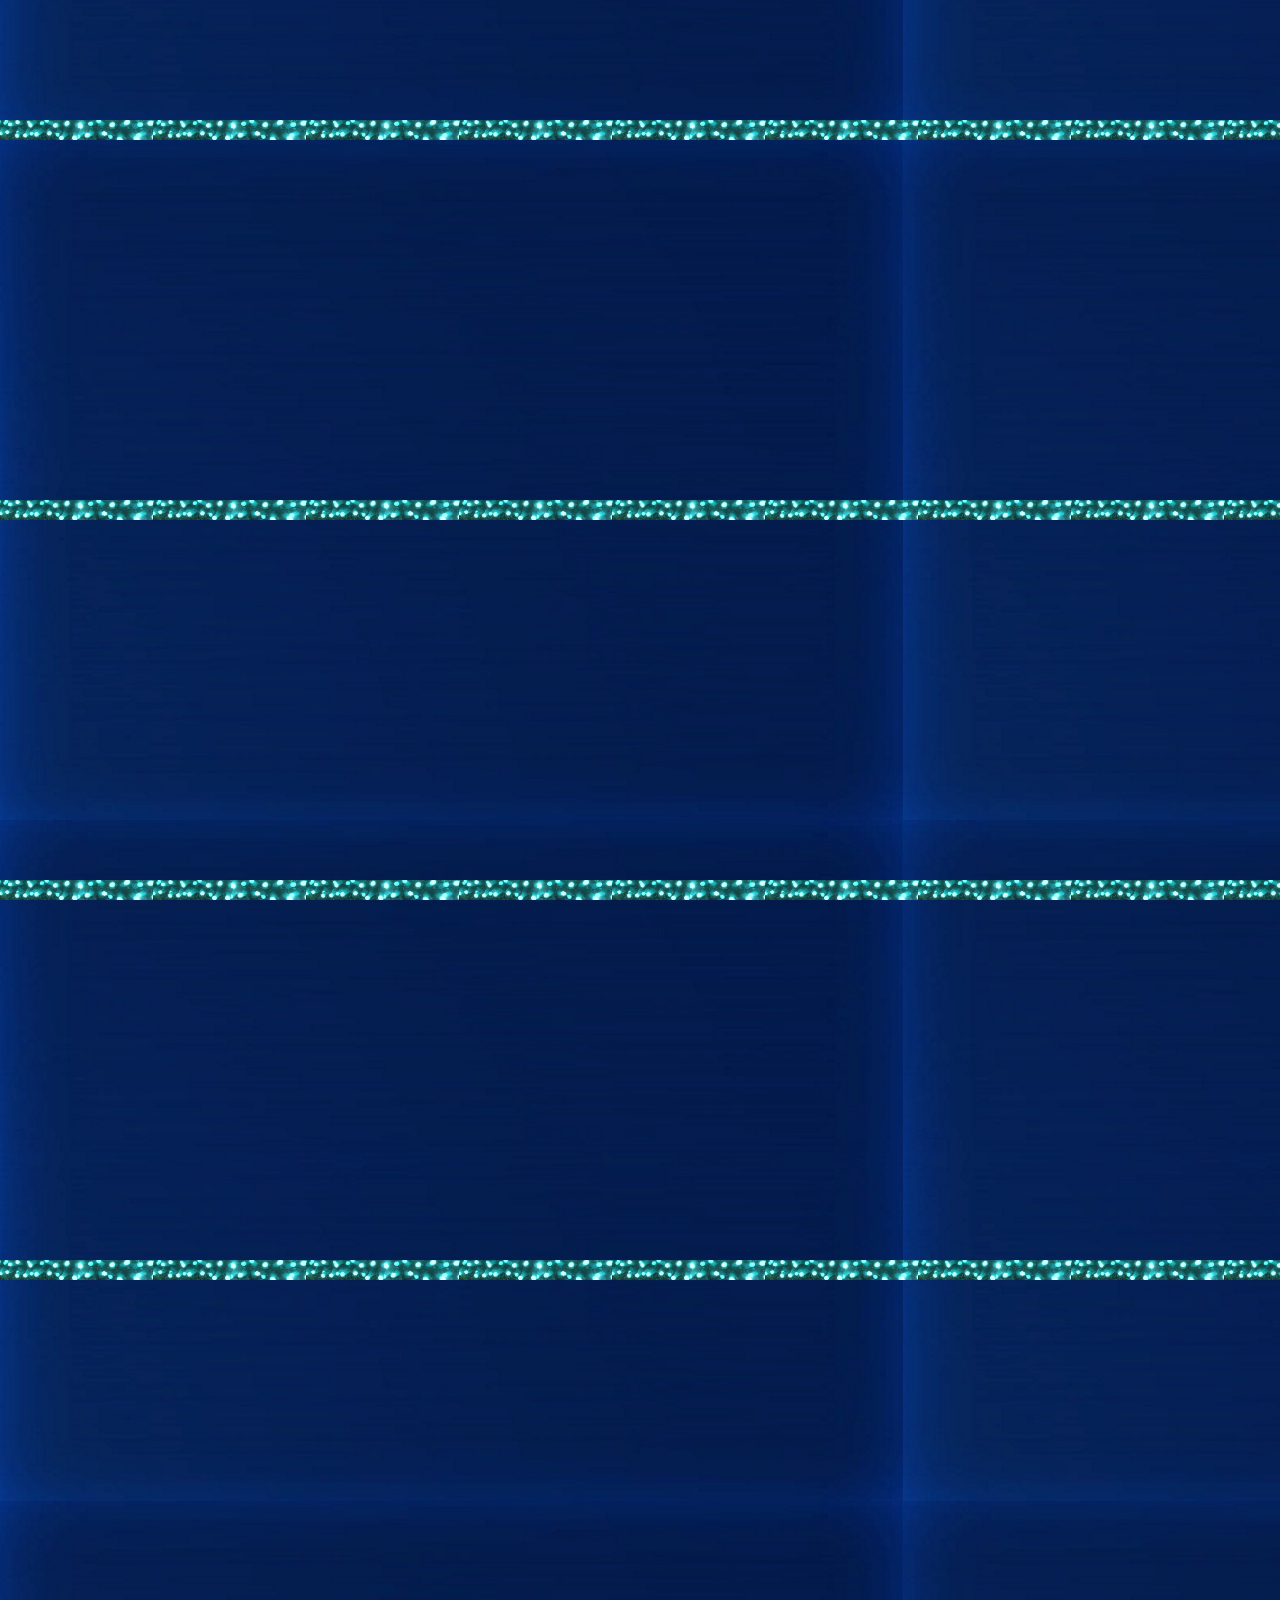
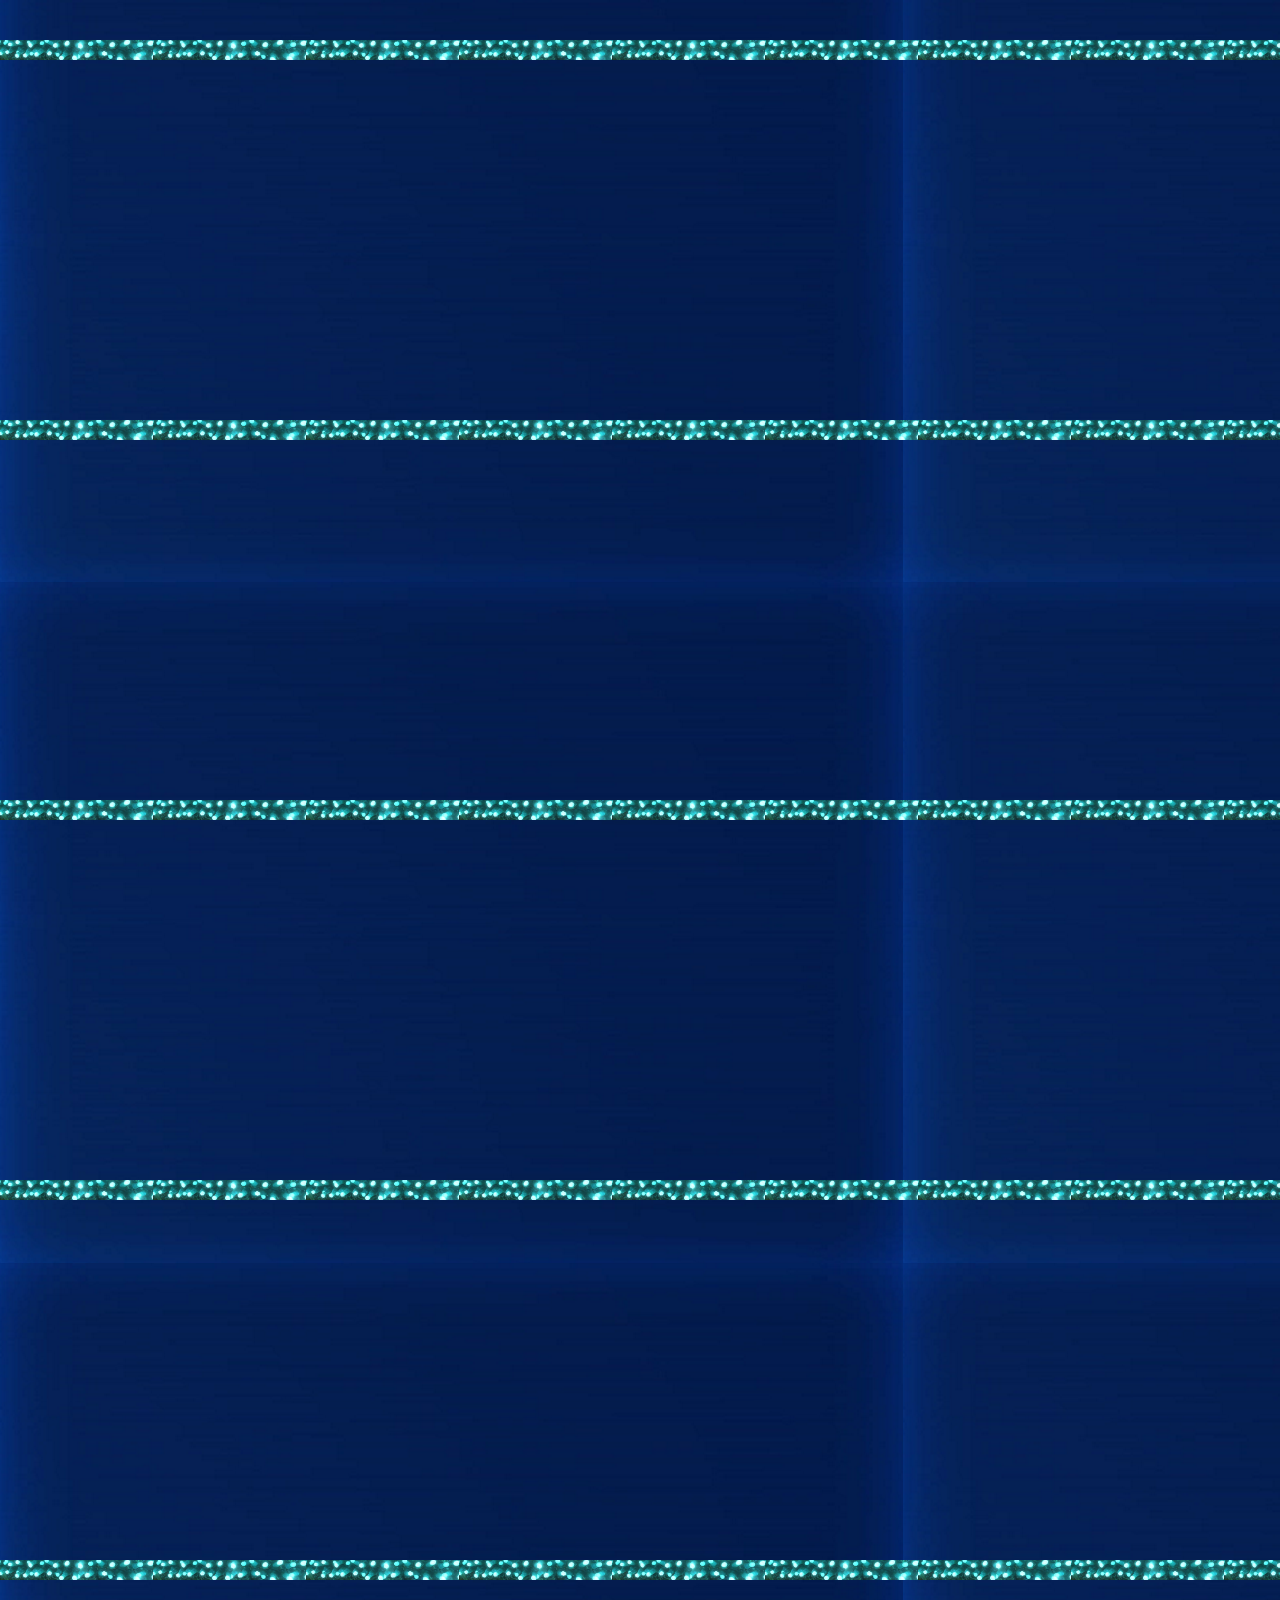
==== commit 4e12fced: "Add files via upload" ====
--- a/Fauna.html
+++ b/Fauna.html
@@ -20,13 +20,15 @@
                 
             </div>
             <div class="arrow">
-    
+                <img src="images/arrow.png" alt="arrow">
             </div>
         </div>
     </div>
 
     <div class="topText">
-        <p>There's a lot of creatures in Subnautica, some are useful, some are dangerous and some are just a decoration.</p>
+        <p>There's a lot of creatures in Subnautica, some are useful, some are dangerous and some are just a decoration.
+            <br>
+            Check them out!</p>
     </div>
 
     <div class="part">
--- a/Styles/StyleSpecialPages.css
+++ b/Styles/StyleSpecialPages.css
@@ -9,6 +9,7 @@
 body{
     margin: 0px;
     padding: 0px;
+    background-image: url("../images/pda.webp");
 }
 .topText{
     display: flex;
@@ -75,7 +76,6 @@
 .divider {
     width: 100%;
     height: 20px;
-    /*background-color: rgb(50, 185, 140);*/
     background-image: url("../images/divider.png");
     background-size: contain;
 }
@@ -118,7 +118,7 @@
 
 #searchResult{
     position: absolute;
-    top: -200px;
+    top: -250px;
     left: 50%;
     display: flex;
     flex-direction: column;
@@ -126,19 +126,27 @@
     width: 40%;
     height: 500%;
     background-image: url("../images/pda.webp");
+    border: 2px solid white;
 }
 #searchResult > .bodyPart{
     padding-left: 5px;
     overflow-y: scroll;
 }
 #searchResult > .arrow{
+    display: flex;
+    align-items: center;
+    justify-content: center;
+
     position: absolute;
-    top: 100%;
+    top: 108.5%;
     left: 25%;
     width: 50%;
     height: 45px;
-
-    background-color: aquamarine;
+}
+#searchResult > .arrow > img{
+    width: fit-content;
+    transform: scale(50%);
+    height: auto;
 }
 
 @media (max-width: 700px){
@@ -172,4 +180,15 @@
 {
     0% {opacity: 0%;}
     100% {opacity: 100%;}
+}
+
+@keyframes searchReveal
+{
+    0% {top: -250px;}
+    100% {top: 50px;}
+}
+@keyframes searchHide
+{
+    0% {top: 50px;}
+    100% {top: -250px;}
 }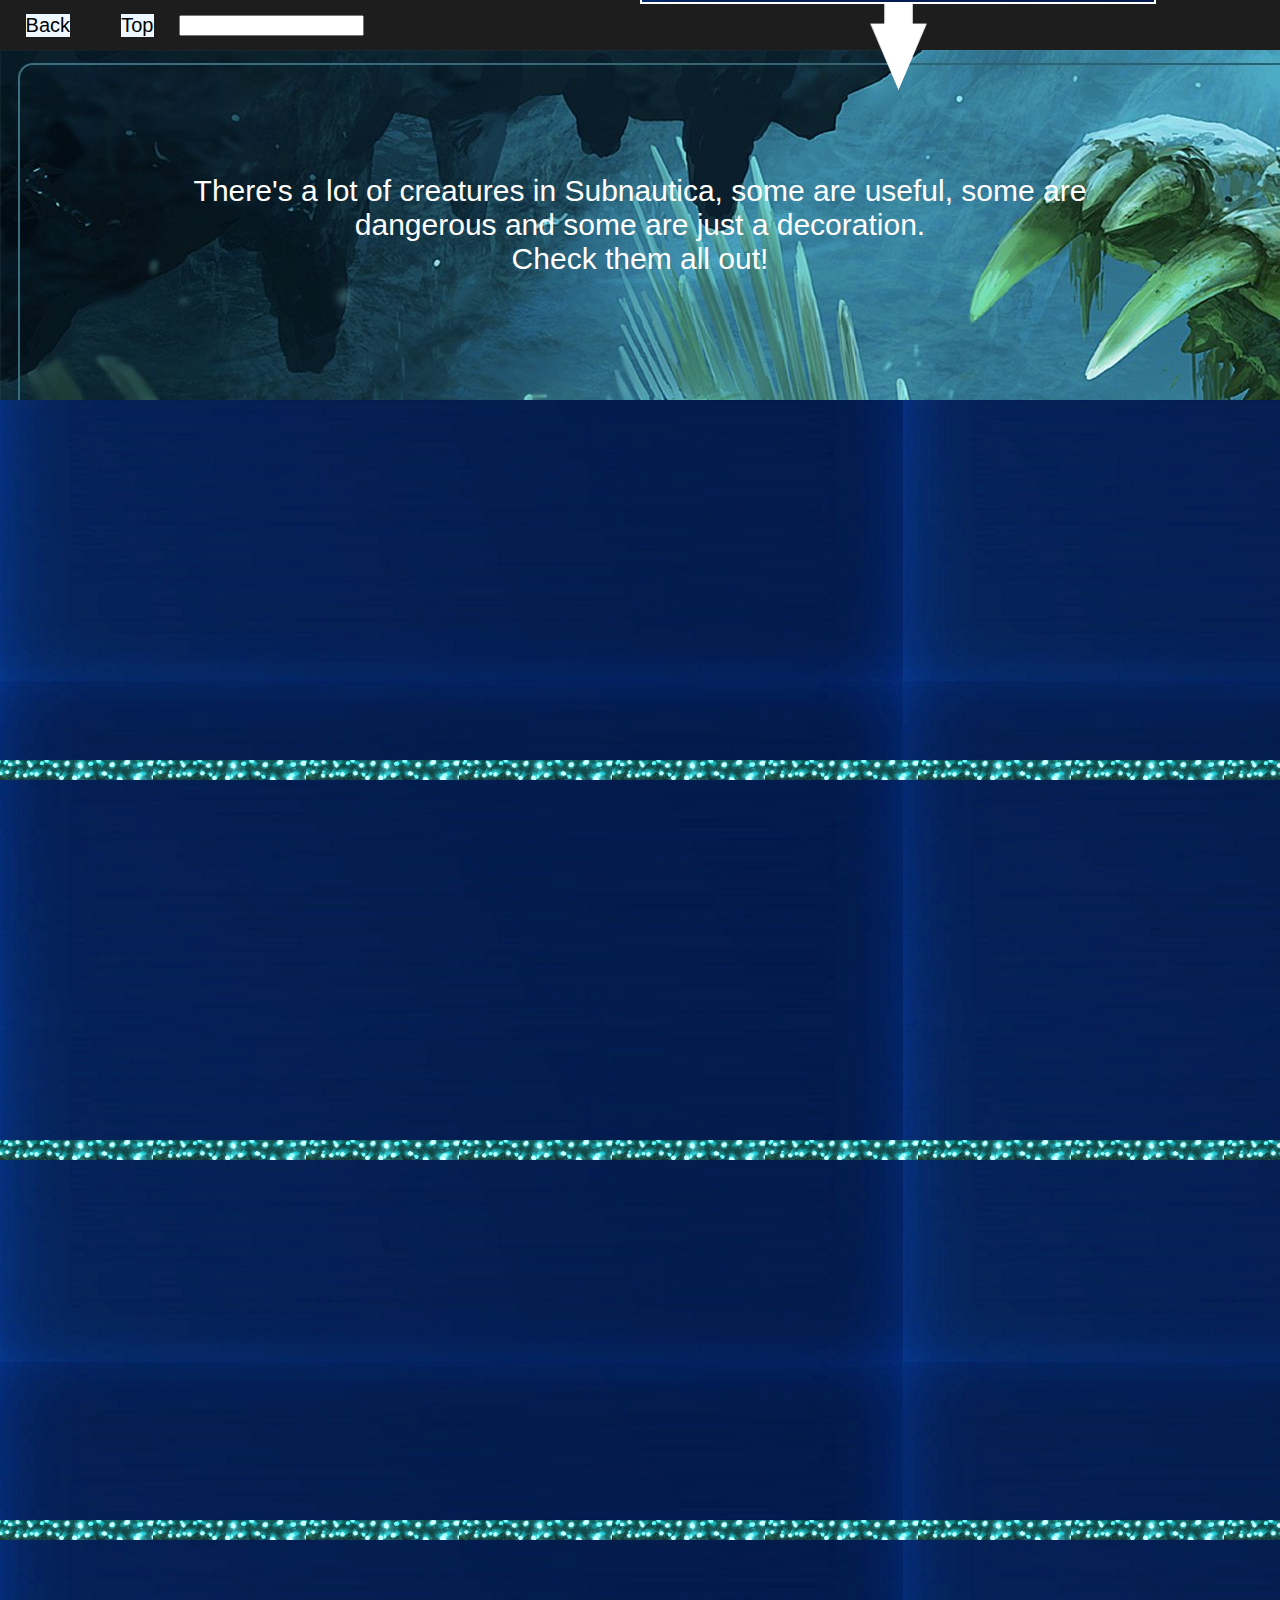
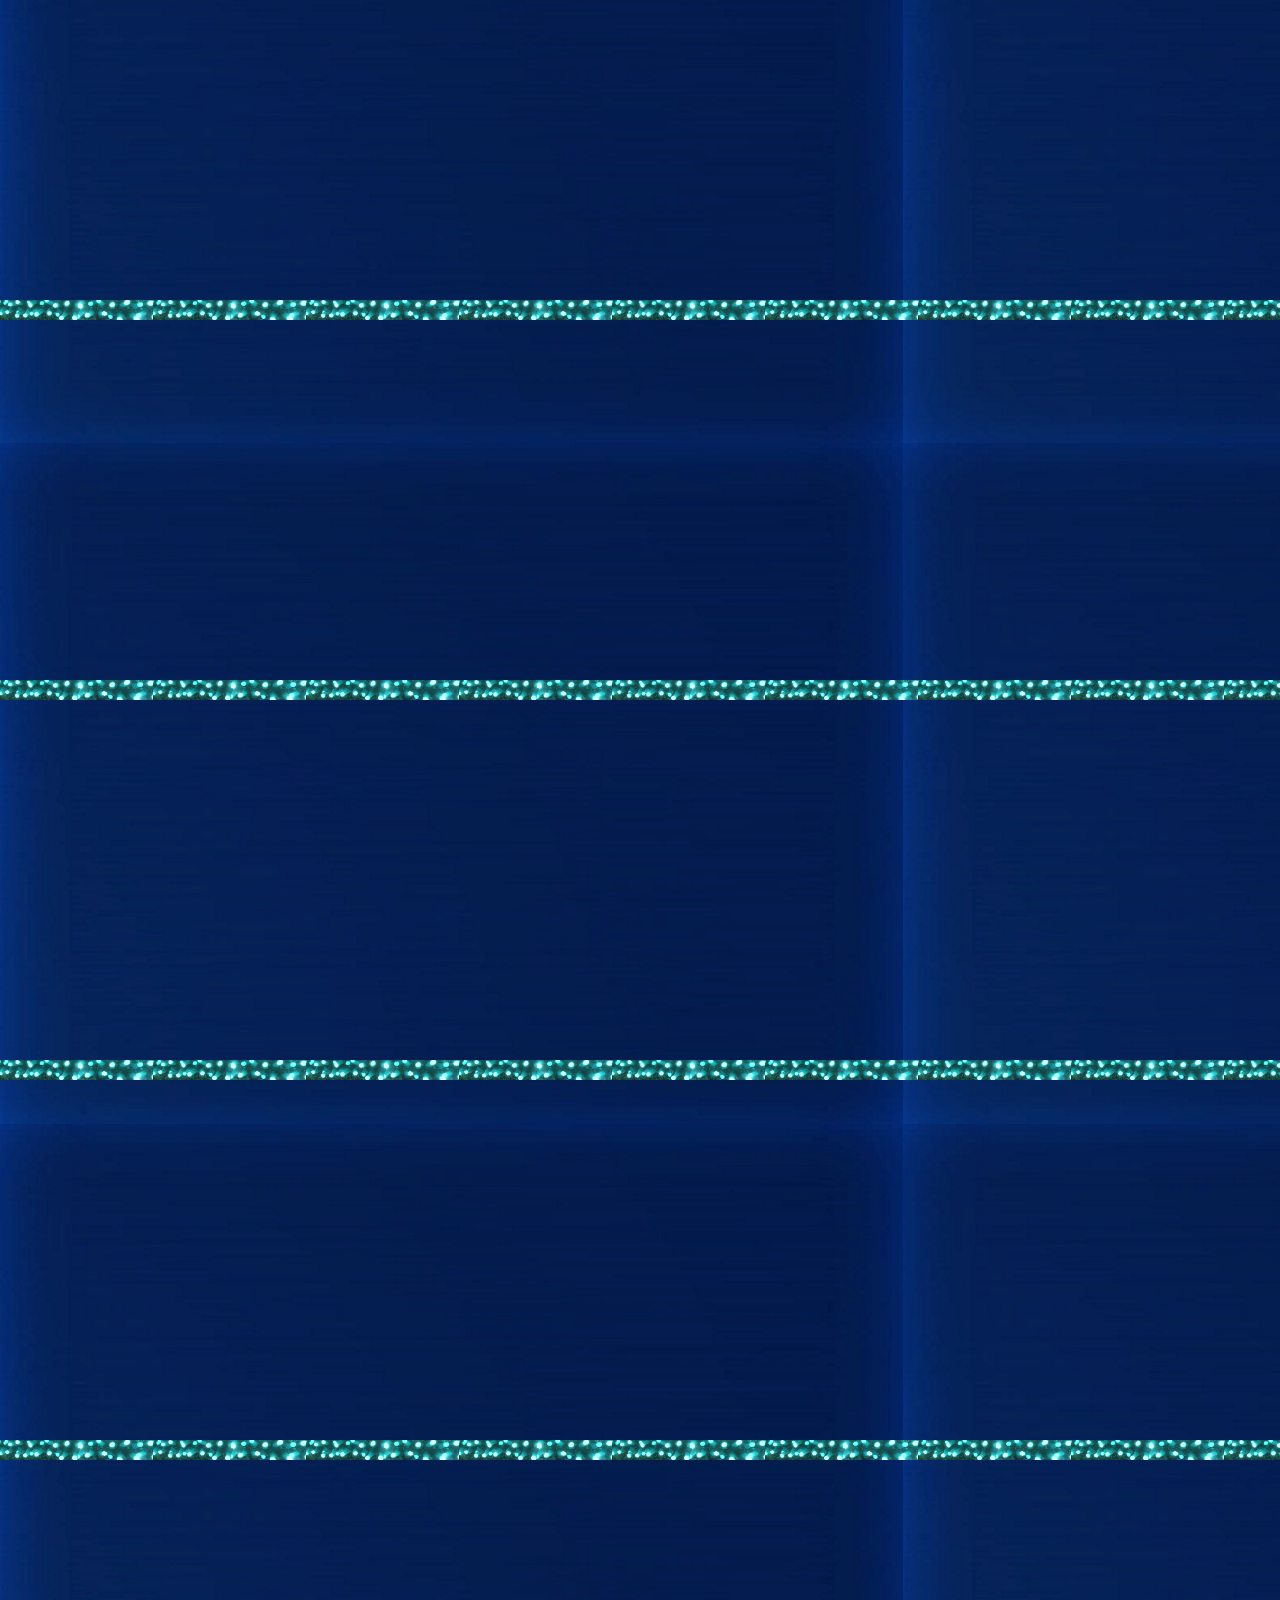
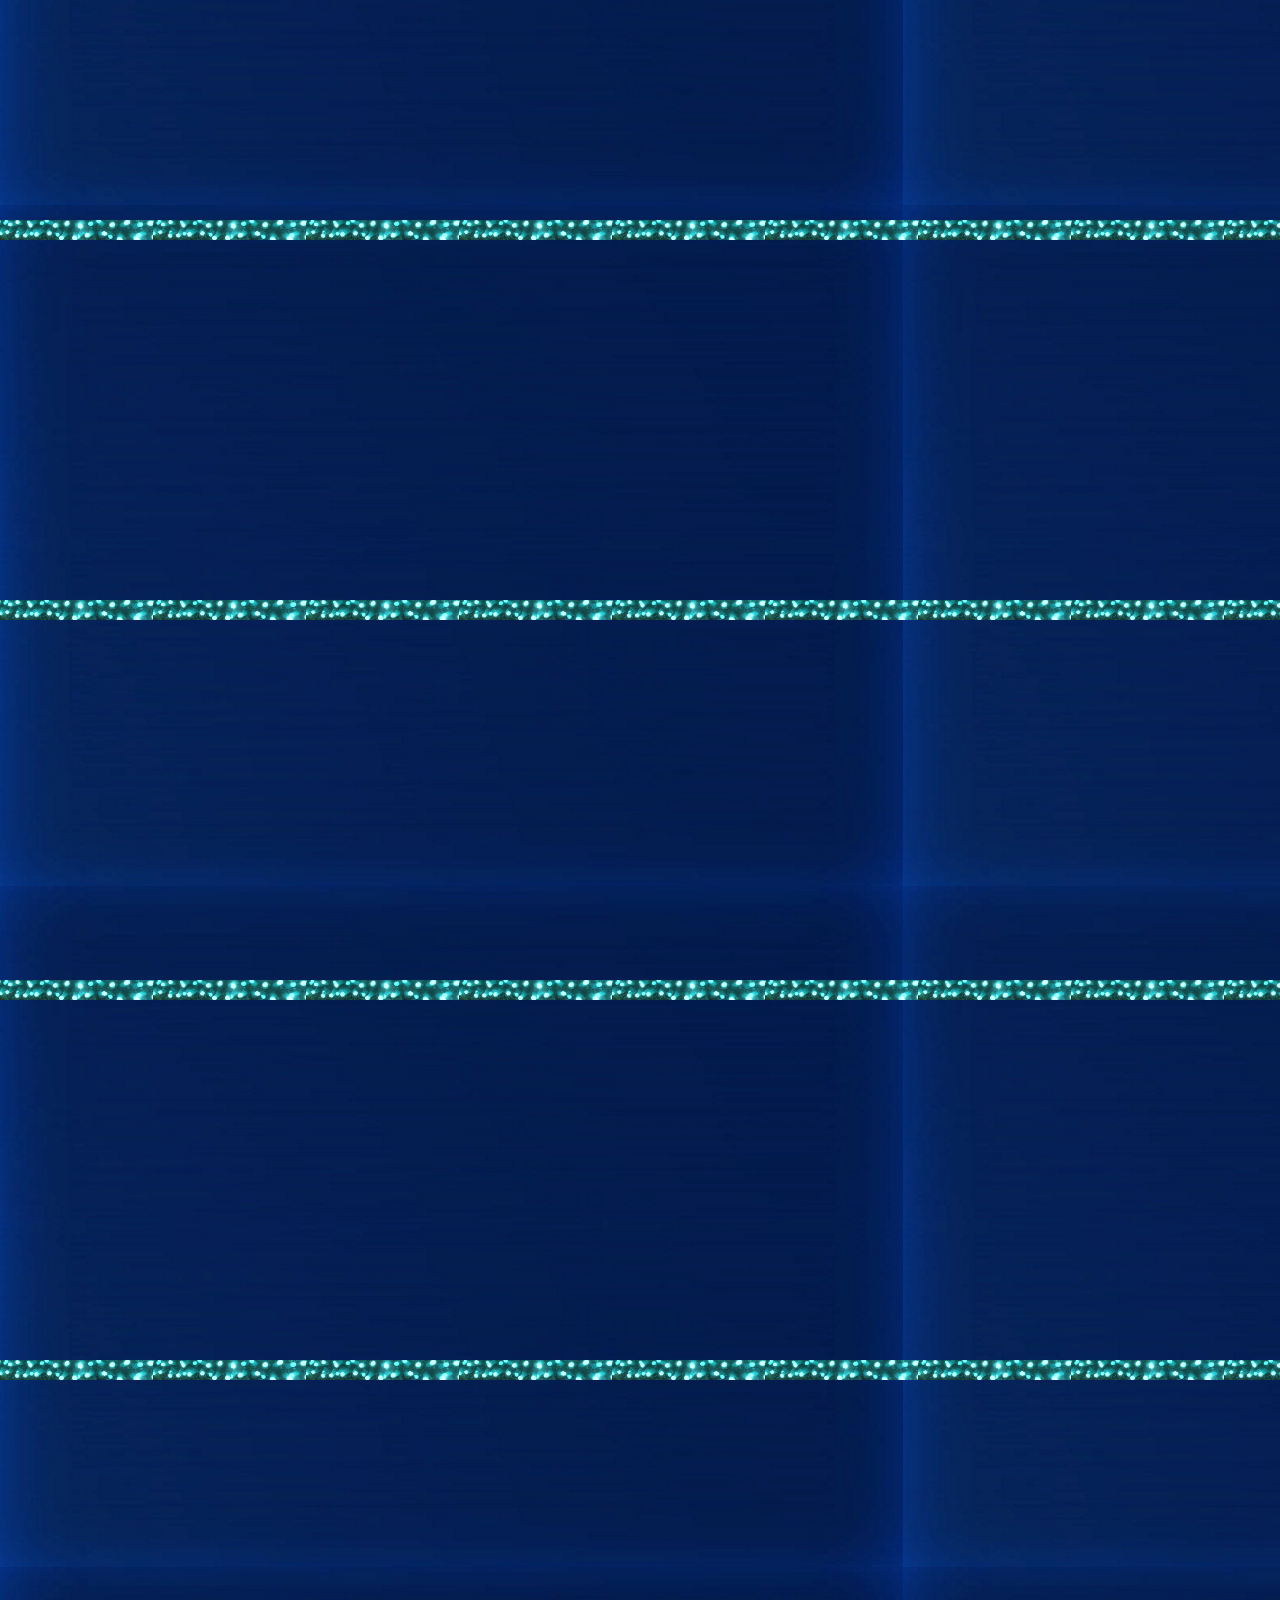
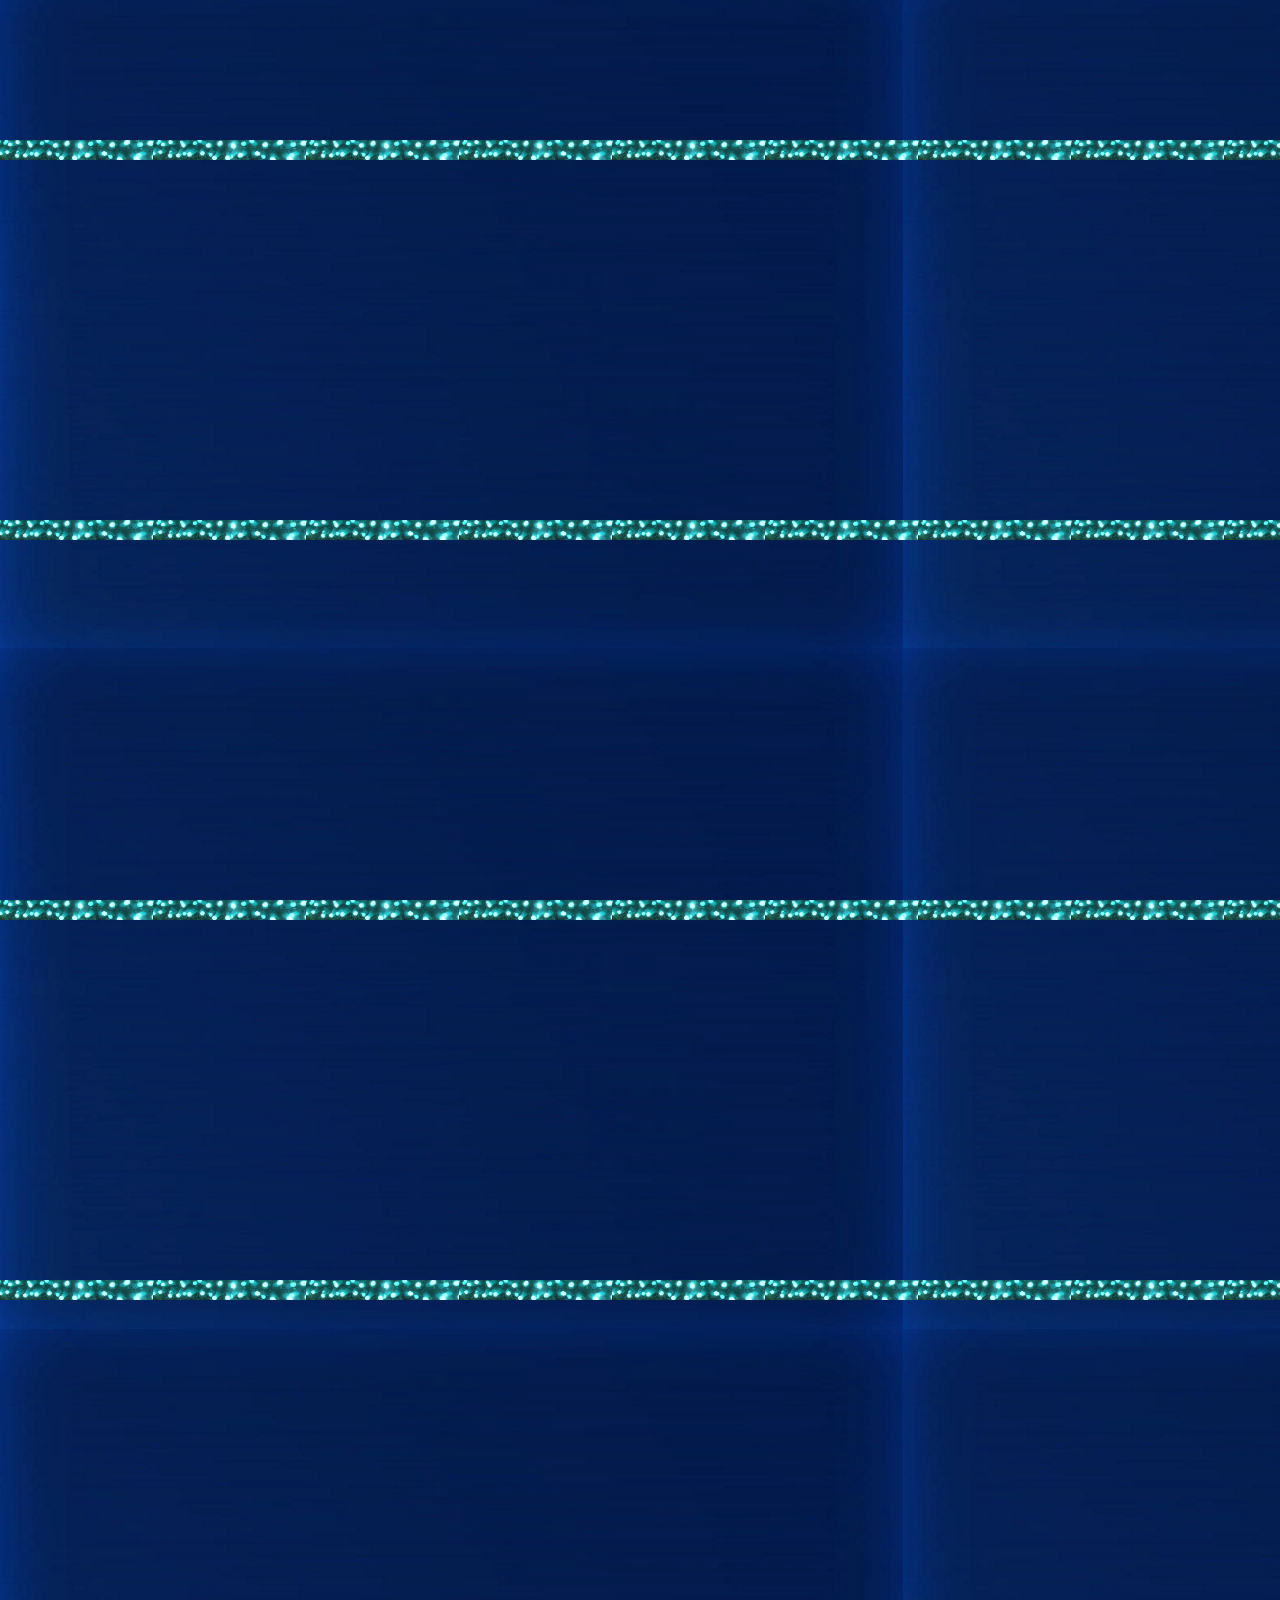
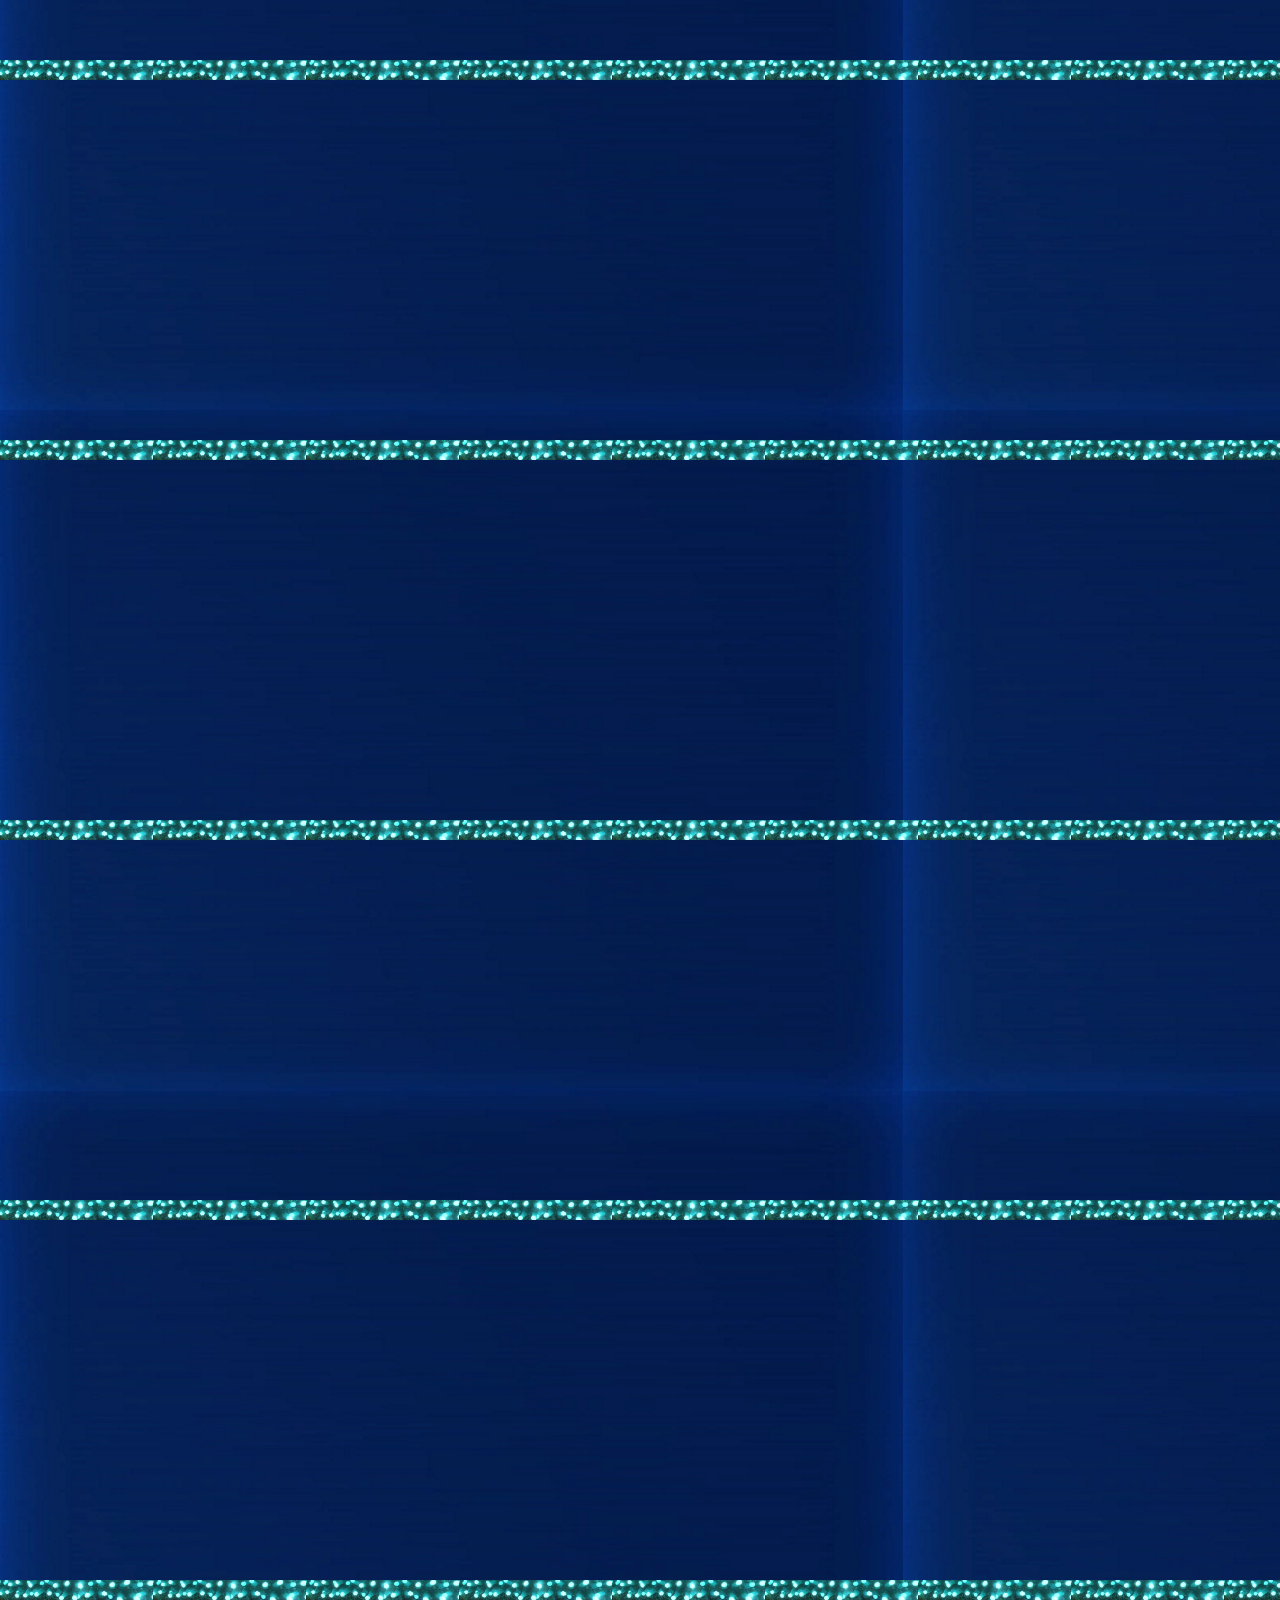
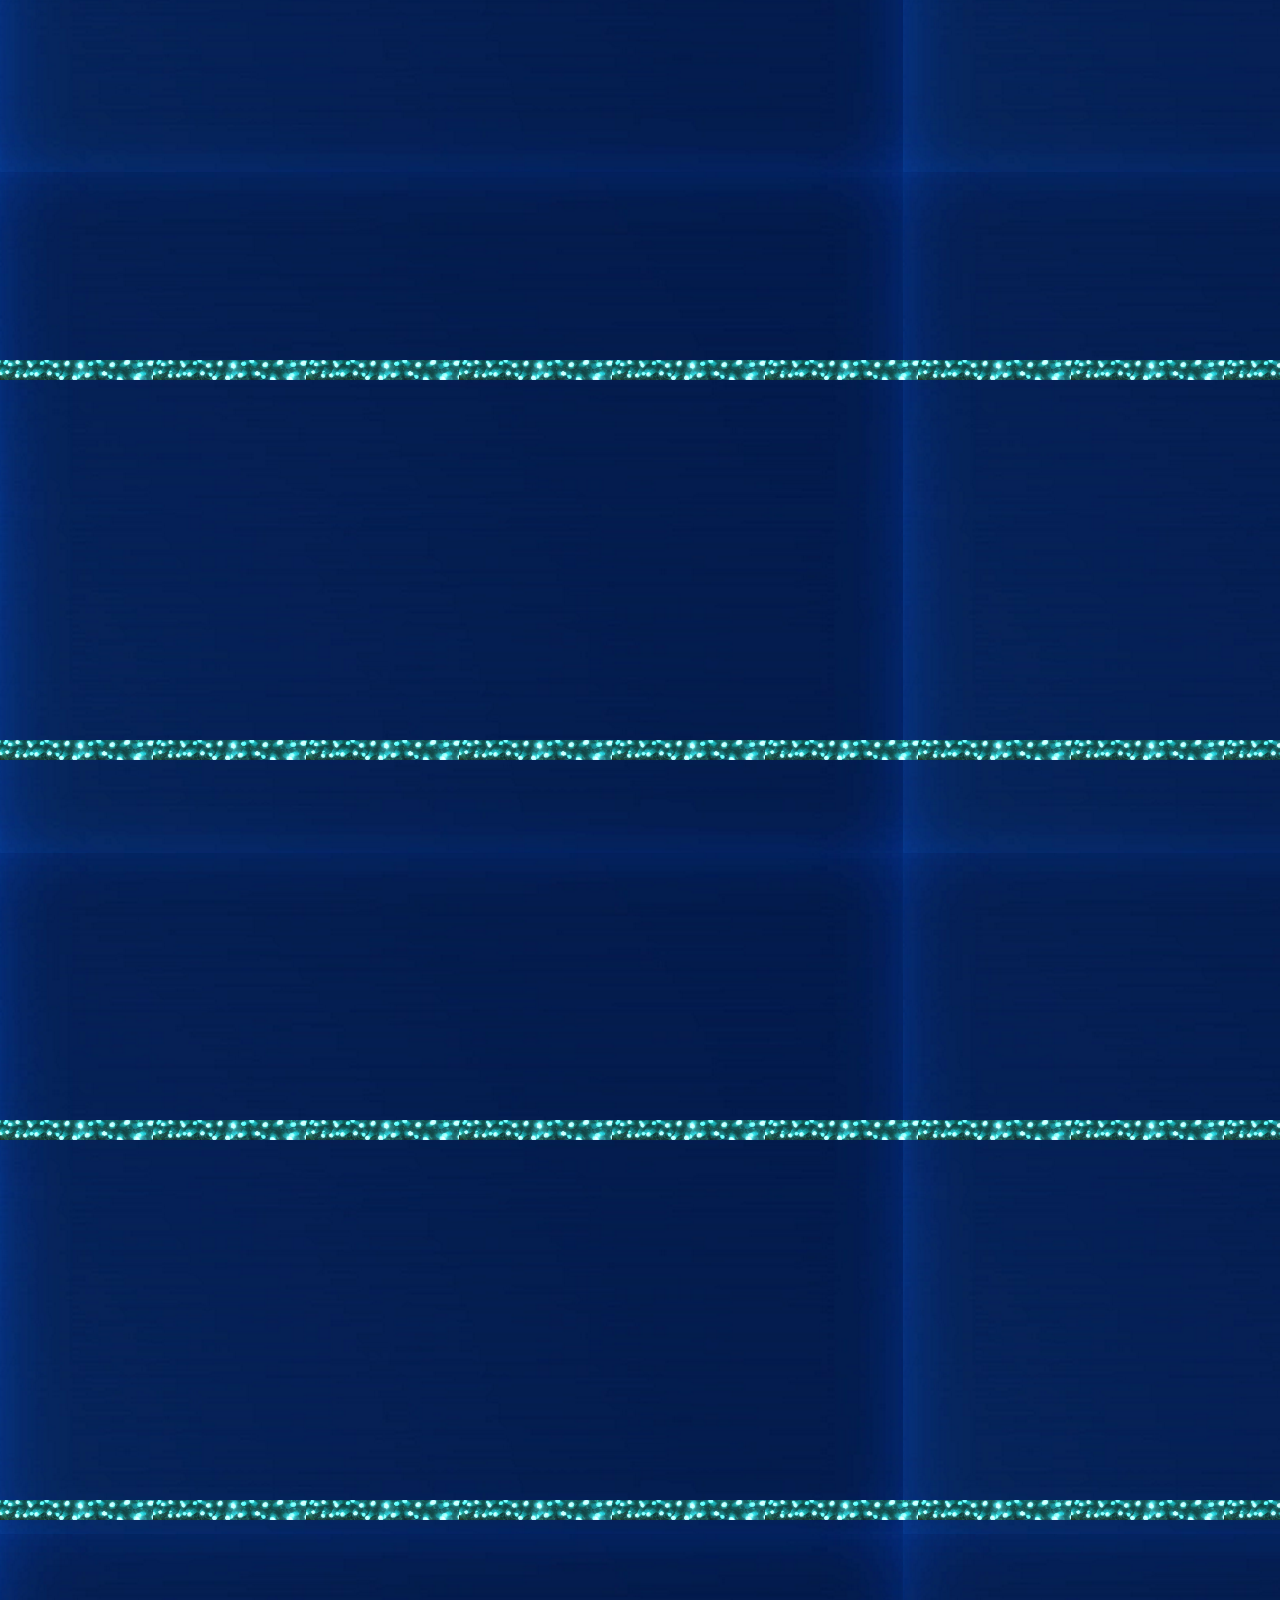
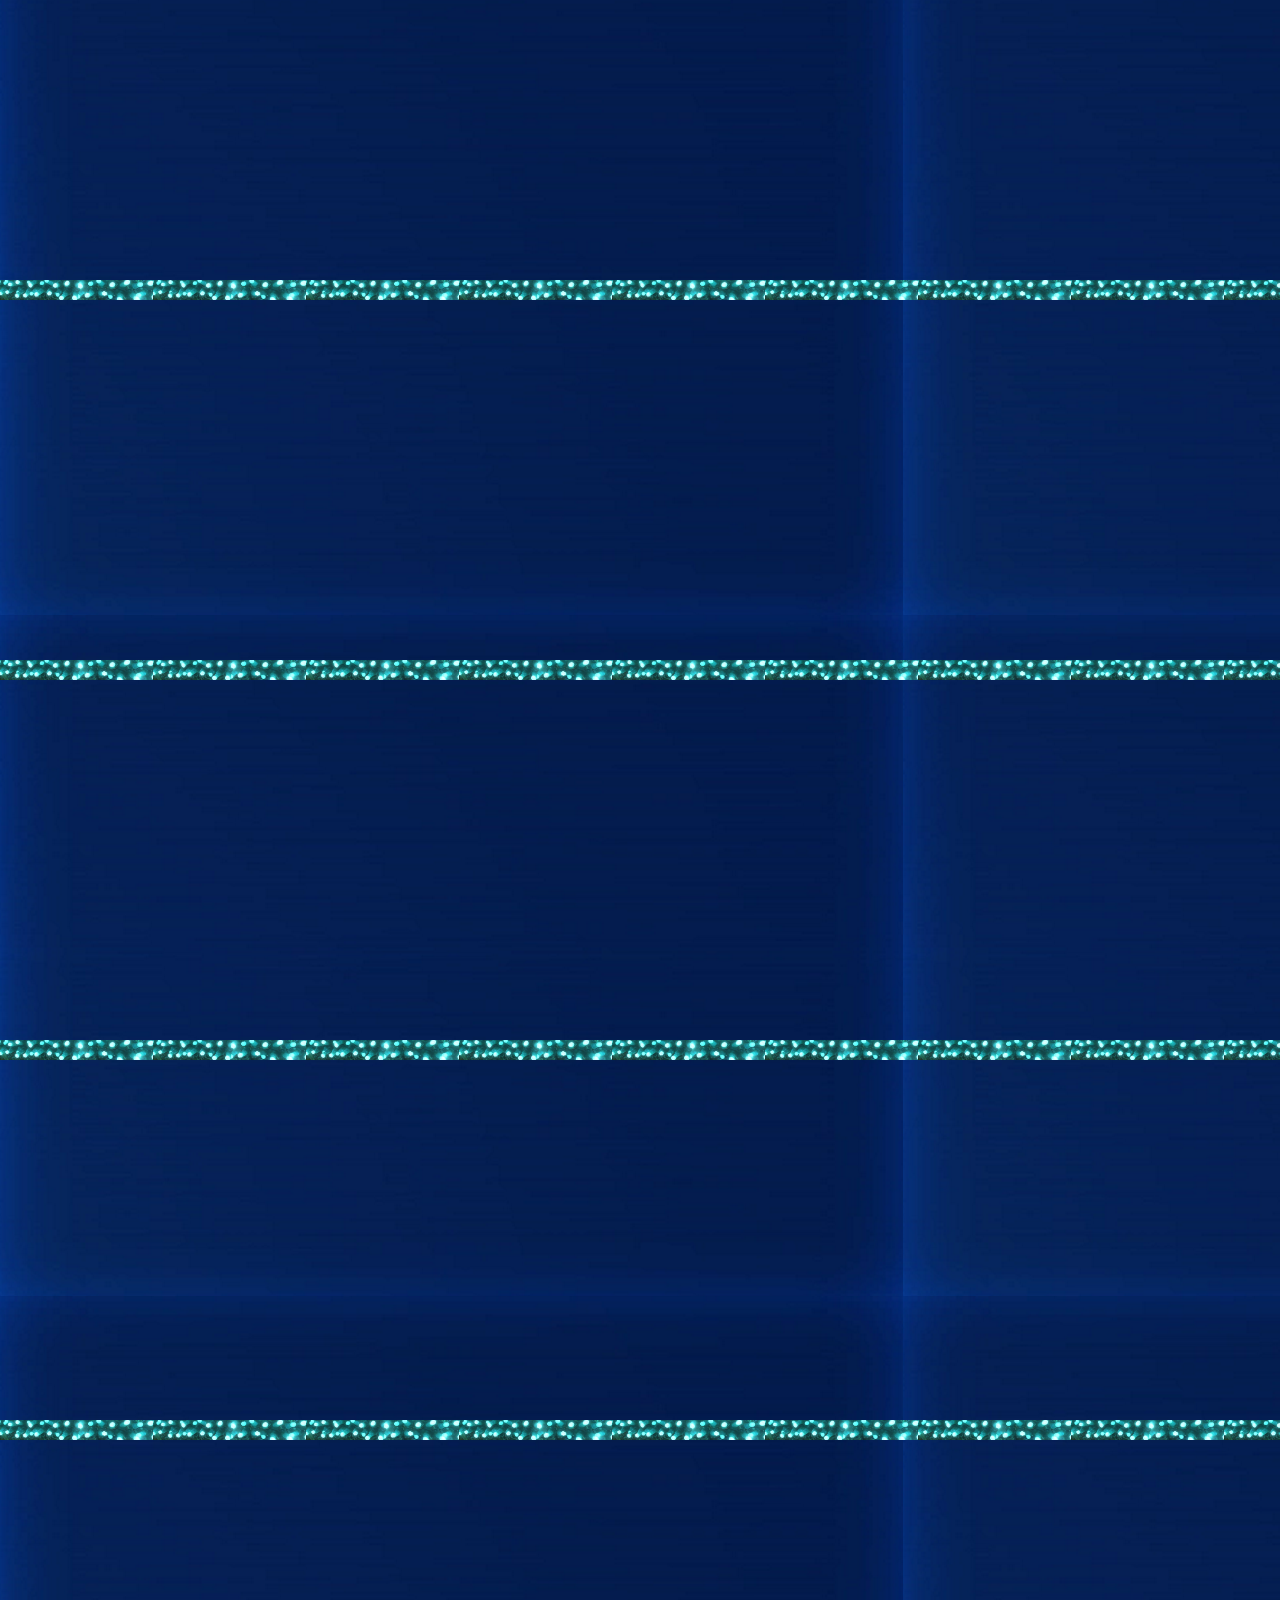
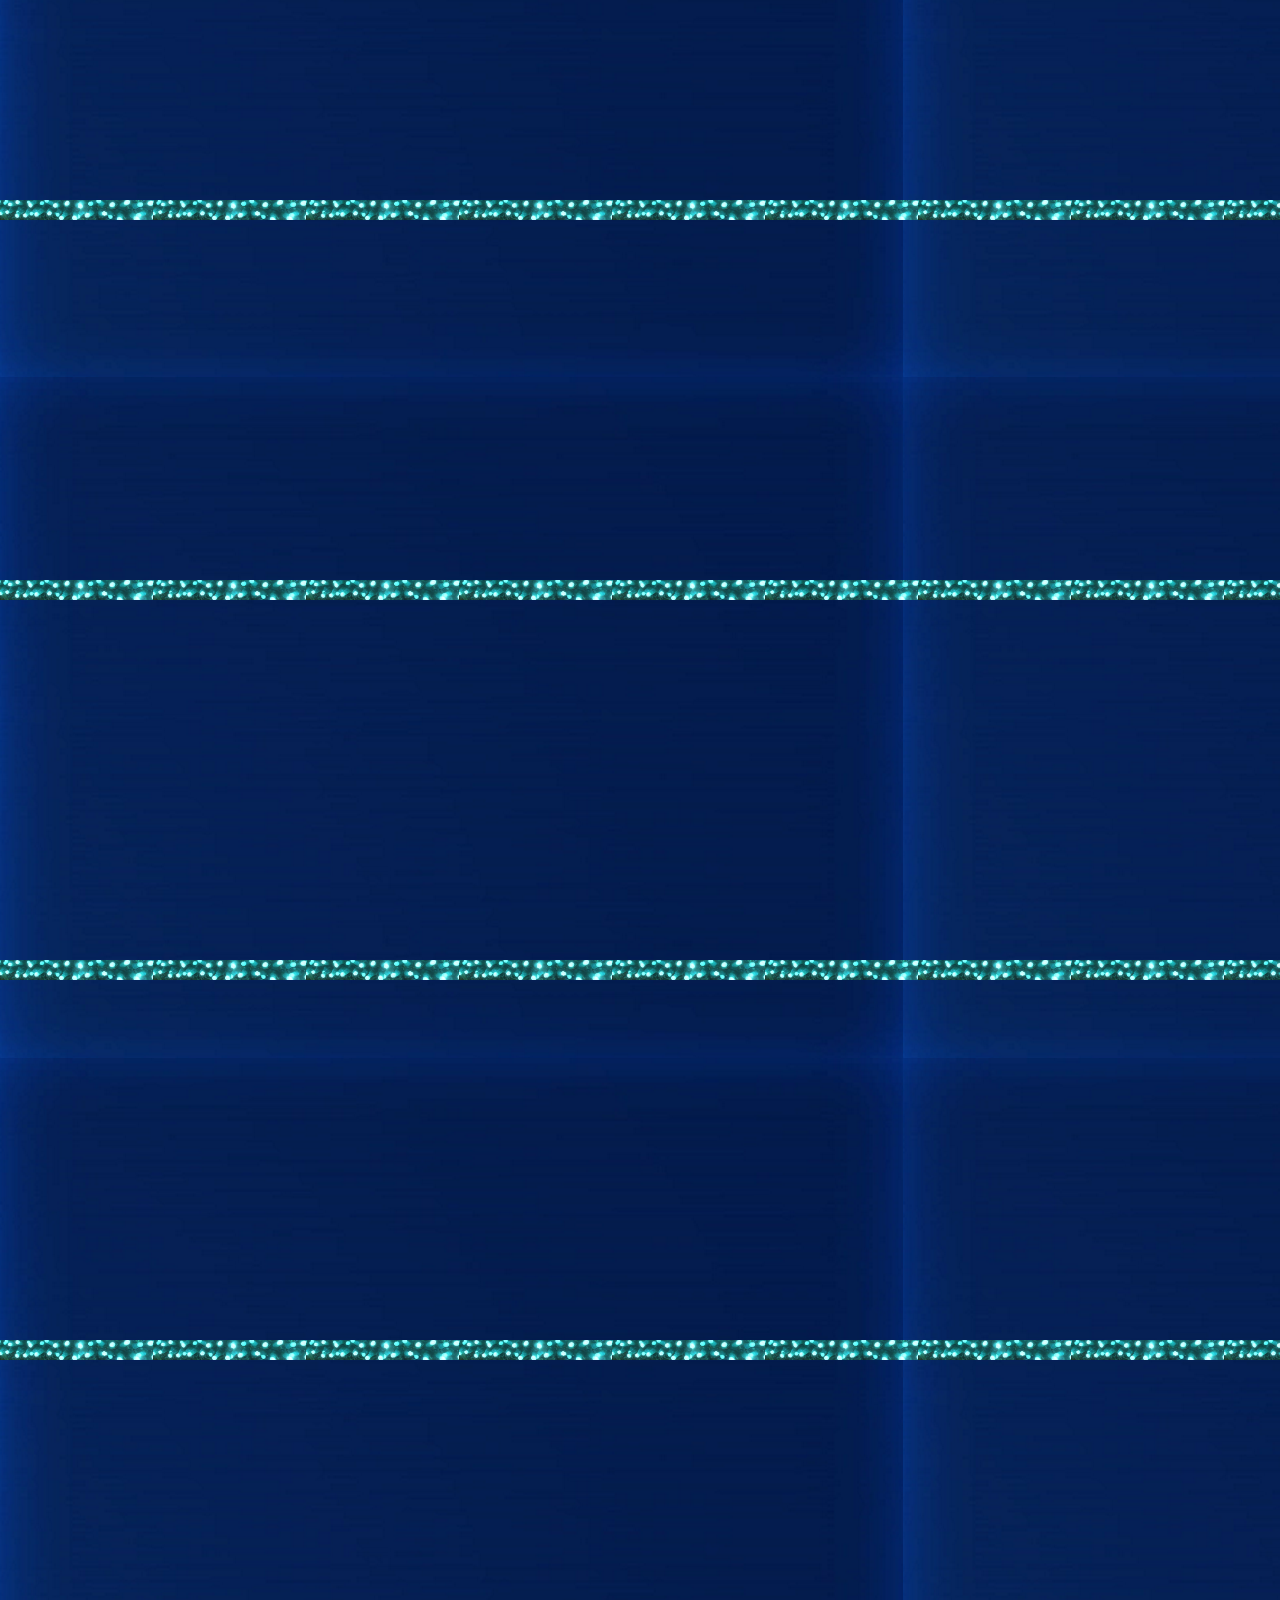
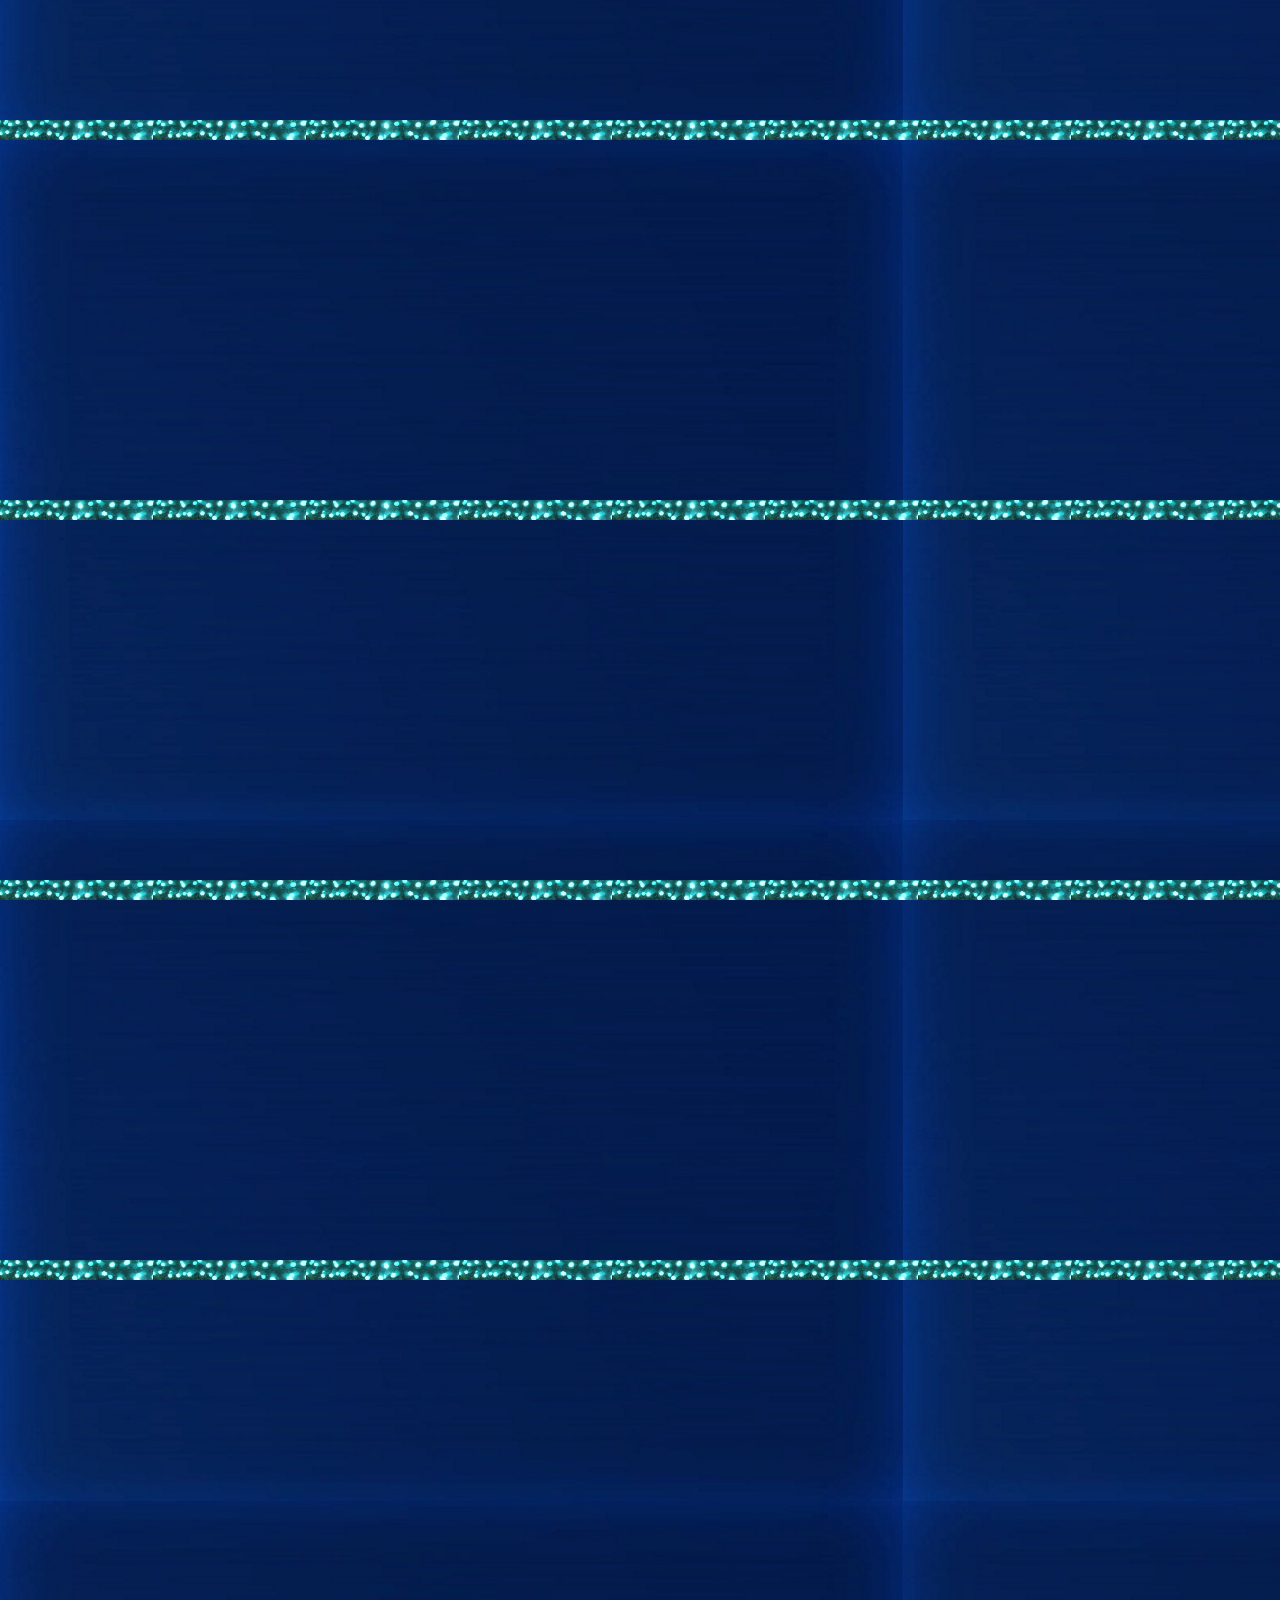
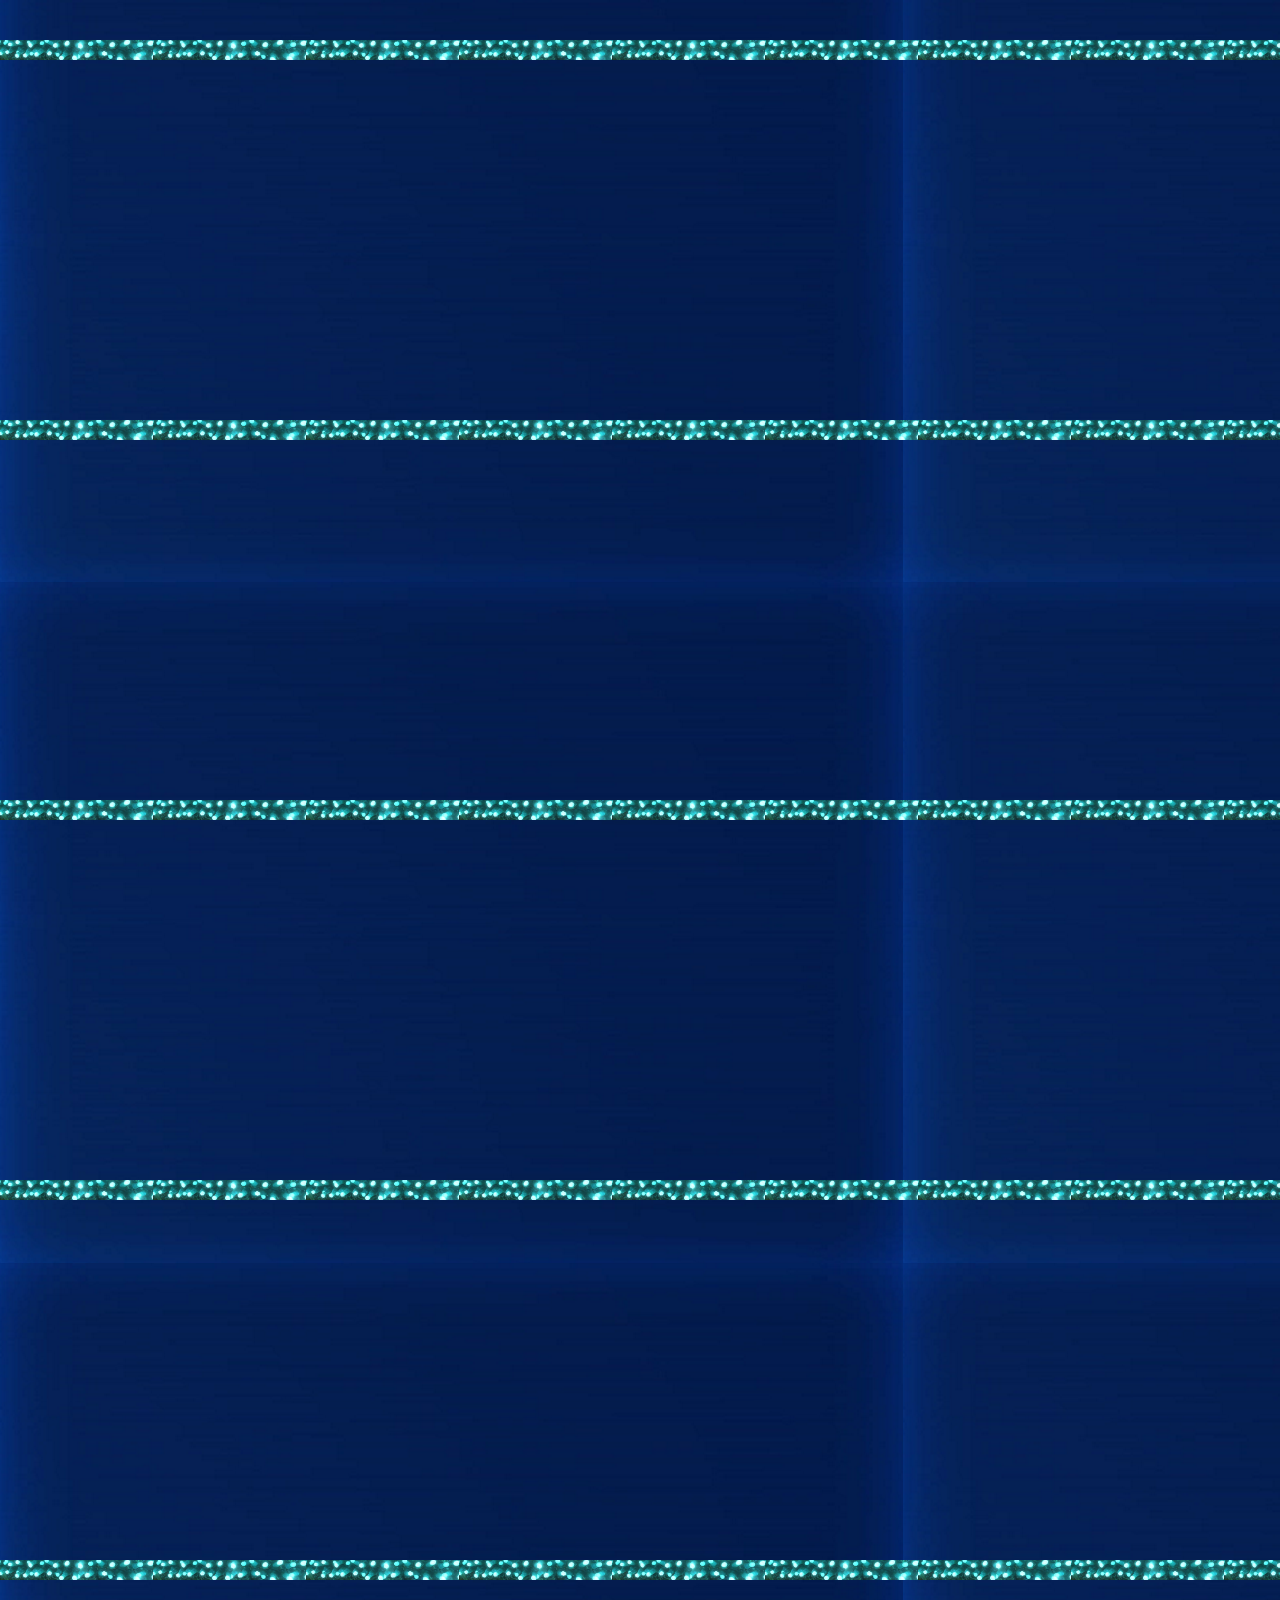
==== commit 802f4825: "Add files via upload" ====
--- a/Fauna.html
+++ b/Fauna.html
@@ -28,7 +28,7 @@
     <div class="topText">
         <p>There's a lot of creatures in Subnautica, some are useful, some are dangerous and some are just a decoration.
             <br>
-            Check them out!</p>
+            Check them all out!</p>
     </div>
 
     <div class="part">
